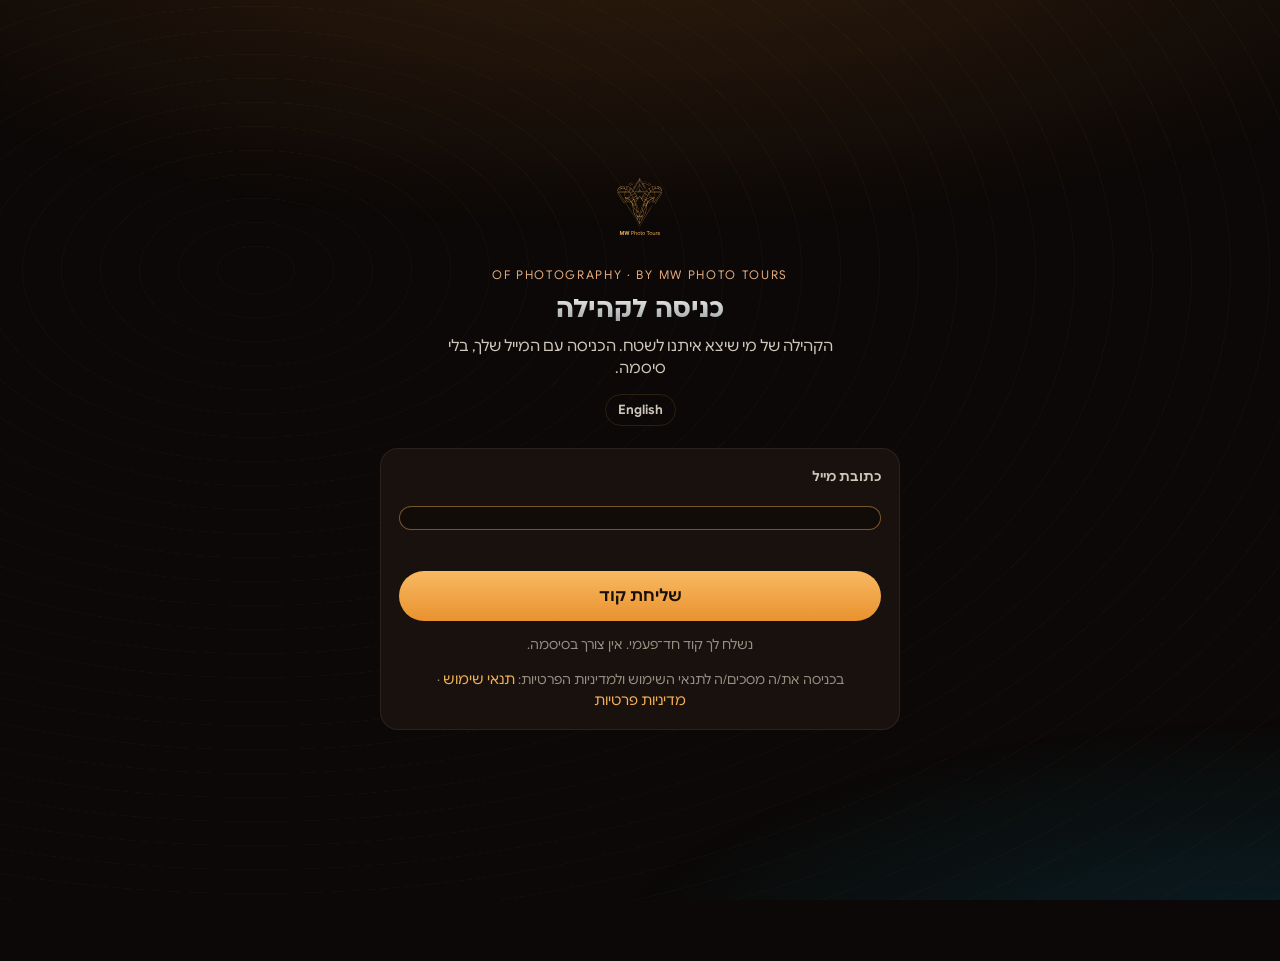
==== index.html @ 19b8341a "Add files via upload" ====
<!doctype html>
<html lang="he" dir="rtl">
<head>
<meta charset="utf-8">
<meta name="viewport" content="width=device-width,initial-scale=1,viewport-fit=cover">
<meta name="theme-color" content="#0B0807">
<title>The Wild Side Community</title>
<meta name="description" content="The Wild Side of Photography by MW Photo Tours: the community for travelers and photographers.">
<link rel="icon" href="./icon-192.png">
<link rel="manifest" href="./manifest.webmanifest">
<link rel="apple-touch-icon" href="./apple-touch-icon.png">
<meta name="apple-mobile-web-app-capable" content="yes">
<meta name="apple-mobile-web-app-status-bar-style" content="black-translucent">
<meta name="apple-mobile-web-app-title" content="The Wild Side">
<link rel="preload" href="./fonts/gs-regular.woff2" as="font" type="font/woff2" crossorigin>
<style>html,body{margin:0}:root{padding-top:env(safe-area-inset-top,0px);padding-bottom:env(safe-area-inset-bottom,0px)}[hidden]{display:none!important}</style>
  <script src="./config.js"></script>
  <script type="module" crossorigin src="./assets/index-7_xNSKs-.js"></script>
  <link rel="stylesheet" crossorigin href="./assets/index-CWOWJknF.css">
</head>
<body>
<div class="app" id="app">
  <nav class="rail" id="rail" aria-label="Main"></nav>
  <main class="main" id="main"></main>
  <aside class="aside" id="aside"></aside>
</div>
<nav class="tabbar" id="tabbar" aria-label="Main"></nav>
<div id="layer"></div>
<input type="file" id="filePick" accept="image/*" class="sr" tabindex="-1" aria-hidden="true">
</body>
</html>
---- assets/index-CWOWJknF.css ----
@font-face{font-family:Google Sans;src:url(../fonts/gs-regular.woff2)format("woff2");font-weight:400;font-display:swap}@font-face{font-family:Google Sans;src:url(../fonts/gs-bold.woff2)format("woff2");font-weight:700;font-display:swap}@font-face{font-family:Ploni;src:url(../fonts/ploni-bold.woff2)format("woff2");font-weight:700;font-display:swap}:root{--lightningcss-light: ;--lightningcss-dark:initial;color-scheme:dark;--bg:#0b0807;--bg-2:#120c09;--surface:#18110e;--surface-2:#221915;--surface-3:#2c211b;--line:#f4af5624;--line-2:#eeebe414;--ink:#eeebe4;--ink-2:#cfc6ba;--muted:#9a8e82;--amber:#fc8b2b;--gold:#f4af56;--copper:#e4aa7c;--tan:#b9957b;--teal:#084355;--teal-2:#0f5e74;--heart:#fc8b2b;--radius:18px;--font-body:"Google Sans",system-ui,-apple-system,"Segoe UI",Arial,sans-serif;--font-head:"Ploni","Google Sans",system-ui,Arial,sans-serif}*{box-sizing:border-box}html,body{height:100%}body{background:var(--bg);color:var(--ink);font-family:var(--font-body);-webkit-font-smoothing:antialiased;font-size:15px;line-height:1.5}body:before{content:"";pointer-events:none;z-index:0;background:radial-gradient(120% 60% at 50% -10%,#fc8b2b29,#0000 60%),radial-gradient(90% 50% at 100% 110%,#08435573,#0000 60%),repeating-radial-gradient(at 20% 30%,#0000 0 38px,#f4af5609 38px 39px);position:fixed;inset:0}button,input,textarea,select{font:inherit;color:inherit}button{cursor:pointer;background:0 0;border:0;padding:0}:focus-visible{outline:2px solid var(--gold);outline-offset:2px;border-radius:10px}img{max-width:100%;display:block}[hidden]{display:none!important}.sr{clip:rect(0 0 0 0);width:1px;height:1px;position:absolute;overflow:hidden}svg.i{fill:none;stroke:currentColor;stroke-width:1.7px;stroke-linecap:round;stroke-linejoin:round;flex:none;width:24px;height:24px}[dir=rtl] .flip{transform:scaleX(-1)}.app{z-index:1;grid-template-columns:1fr;max-width:1180px;min-height:100%;margin:0 auto;display:grid;position:relative}.rail,.aside{display:none}.main{width:100%;min-width:0;max-width:640px;margin-inline:auto;padding-block:0 110px;padding-inline:16px}@media (width>=980px){.app{grid-template-columns:240px minmax(0,620px) 300px;gap:28px;padding-inline:24px}.rail{top:env(safe-area-inset-top,0px);flex-direction:column;gap:6px;height:100vh;padding-block:22px;display:flex;position:sticky}.aside{top:env(safe-area-inset-top,0px);flex-direction:column;gap:16px;height:100vh;padding-block:22px;display:flex;position:sticky;overflow:auto}.main{padding-block:0 60px;padding-inline:0}.tabbar{display:none!important}.topbar .brand{display:none}}.topbar{top:env(safe-area-inset-top,0px);z-index:20;-webkit-backdrop-filter:blur(10px);border-bottom:1px solid var(--line-2);background:linear-gradient(#0b0807f5,#0b0807d1);align-items:center;gap:10px;margin-inline:-16px;padding-block:12px;padding-inline:16px;display:flex;position:sticky}@media (width>=980px){.topbar{margin-inline:0;padding-inline:4px}}.brand{color:var(--ink);align-items:center;gap:10px;display:flex}.logo{width:34px;height:33px;color:var(--gold);flex:none}.logo svg{width:100%;height:100%}.brand-name{flex-direction:column;line-height:1.05;display:flex}.brand-name b{font-family:var(--font-body);letter-spacing:.02em;font-size:15px;font-weight:700}.brand-name span{color:var(--muted);letter-spacing:.08em;text-transform:uppercase;font-size:11px}.topbar h1{font-family:var(--font-head);white-space:nowrap;background:linear-gradient(#f7f5f1,#8f989b);color:#0000;-webkit-background-clip:text;background-clip:text;margin:0;font-size:22px}.spacer{flex:1}.icon-btn{width:40px;height:40px;color:var(--ink-2);border-radius:50%;place-items:center;transition:background .2s,color .2s;display:grid;position:relative}.icon-btn:hover{background:var(--surface-2);color:var(--ink)}.dot{top:8px;background:var(--amber);width:8px;height:8px;box-shadow:0 0 0 2px var(--bg);border-radius:50%;position:absolute;inset-inline-end:8px}.lang{height:32px;color:var(--ink-2);border:1px solid var(--line);border-radius:999px;padding-inline:12px;font-size:13px;font-weight:700}.lang:hover{color:var(--ink);border-color:#f4af5666}.proto .long{display:none}@media (width>=460px){.proto .long{display:inline}.proto .short{display:none}}.proto{letter-spacing:.04em;color:var(--copper);white-space:nowrap;border:1px dashed #e4aa7c73;border-radius:999px;padding:3px 10px;font-size:11px}.rail .brand{padding:6px 10px 18px}.rail .logo{width:44px;height:42px}.nav-item{color:var(--ink-2);text-align:start;border-radius:14px;align-items:center;gap:14px;width:100%;padding:11px 14px;font-size:16px;transition:background .2s,color .2s;display:flex}.nav-item:hover{background:var(--surface);color:var(--ink)}.nav-item[aria-current=page]{color:var(--ink);background:var(--surface);font-weight:700}.nav-item[aria-current=page] svg{color:var(--gold)}.nav-item .badge{margin-inline-start:auto}.rail .create-btn{margin-top:14px}.btn-gold{height:44px;color:var(--ink);background:linear-gradient(var(--surface),var(--surface)) padding-box,linear-gradient(100deg,#f4af56,#5a3b1a 45%,#f4af56) border-box;border:1px solid #0000;border-radius:999px;justify-content:center;align-items:center;gap:8px;padding-inline:22px;font-weight:700;transition:transform .15s,box-shadow .2s;display:inline-flex}.btn-gold:hover{box-shadow:0 0 24px #f4af562e}.btn-gold:active{transform:scale(.98)}.btn-solid{color:#1a0f07;background:linear-gradient(#f8b962,#e9922f);border-radius:999px;justify-content:center;align-items:center;gap:8px;height:42px;padding-inline:20px;font-weight:700;display:inline-flex}.btn-solid:disabled{opacity:.4;cursor:not-allowed}.btn-ghost{height:38px;color:var(--ink-2);border-radius:999px;align-items:center;gap:8px;padding-inline:14px;display:inline-flex}.btn-ghost:hover{background:var(--surface-2);color:var(--ink)}.badge{background:var(--amber);color:#1a0f07;border-radius:999px;place-items:center;min-width:20px;height:20px;padding-inline:6px;font-size:11px;font-weight:700;display:inline-grid}.av{--s:40px;width:var(--s);height:var(--s);font-weight:700;font-size:calc(var(--s)*.38);color:#1a0f07;background:var(--tan);border-radius:50%;flex:none;place-items:center;display:grid;overflow:hidden}.av img{object-fit:cover;width:100%;height:100%}.verified{background:var(--gold);color:#1a0f07;vertical-align:-2px;border-radius:50%;place-items:center;width:16px;height:16px;margin-inline-start:4px;display:inline-grid}.verified svg{stroke-width:3px;width:11px;height:11px}.stories{scrollbar-width:none;gap:14px;margin-inline:-16px;padding-block:16px 12px;padding-inline:16px;display:flex;overflow-x:auto}.stories::-webkit-scrollbar{display:none}@media (width>=980px){.stories{margin-inline:0;padding-inline:2px}}.story{flex-direction:column;flex:none;align-items:center;gap:6px;width:72px;display:flex}.story .ring{background:conic-gradient(from 200deg,#f4af56,#fc8b2b,#7a3e12,#f4af56);border-radius:50%;padding:2.5px}.story.seen .ring{background:#eeebe42e}.story .ring>.av{--s:62px;border:3px solid var(--bg)}.story span{color:var(--ink-2);text-overflow:ellipsis;white-space:nowrap;max-width:72px;font-size:12px;overflow:hidden}.story .add{position:relative}.story .plus{bottom:0;background:var(--gold);color:#1a0f07;border:2px solid var(--bg);border-radius:50%;place-items:center;width:22px;height:22px;display:grid;position:absolute;inset-inline-end:0}.story .plus svg{stroke-width:3px;width:14px;height:14px}.composer{border-radius:var(--radius);background:var(--surface);border:1px solid var(--line-2);align-items:center;gap:12px;margin-bottom:18px;padding:14px;display:flex}.composer .fake{text-align:start;color:var(--muted);background:var(--bg-2);border:1px solid var(--line-2);border-radius:999px;flex:1;height:42px;padding-inline:16px}.composer .fake:hover{border-color:var(--line);color:var(--ink-2)}.feed{flex-direction:column;gap:18px;display:flex}.post{background:var(--surface);border:1px solid var(--line-2);border-radius:var(--radius);overflow:hidden}.post-h{align-items:center;gap:12px;padding:14px 14px 10px;display:flex}.post-h .who{flex:1;min-width:0}.post-h .name{font-size:15px;font-weight:700}.post-h .meta{color:var(--muted);flex-wrap:wrap;align-items:center;gap:6px;font-size:12.5px;display:flex}.chip{color:#bfe3ec;background:#0f5e7459;border:1px solid #0f5e74b3;border-radius:999px;align-items:center;height:22px;padding-inline:9px;font-size:11.5px;font-weight:700;display:inline-flex}.post-text{white-space:pre-wrap;overflow-wrap:anywhere;color:var(--ink);margin:0;padding:0 16px 12px}.post-img{-webkit-user-select:none;user-select:none;background:#000;margin:0;position:relative}.post-img img{object-fit:cover;width:100%;max-height:640px}.burst{pointer-events:none;opacity:0;place-items:center;display:grid;position:absolute;inset:0}.burst svg{width:96px;height:96px;fill:var(--heart);stroke:none;filter:drop-shadow(0 6px 24px #00000080)}.burst.go{animation:.8s ease-out burst}@keyframes burst{0%{opacity:0;transform:scale(.4)}20%{opacity:1;transform:scale(1.1)}60%{opacity:1;transform:scale(1)}to{opacity:0;transform:scale(1)}}.post-actions{align-items:center;gap:4px;padding:8px 8px 4px;display:flex}.act{height:40px;color:var(--ink-2);font-variant-numeric:tabular-nums;border-radius:999px;align-items:center;gap:6px;padding-inline:10px;font-size:14px;display:inline-flex}.act:hover{background:var(--surface-2);color:var(--ink)}.act.on{color:var(--heart)}.act.on svg{fill:var(--heart);stroke:var(--heart)}.act.saved{color:var(--gold)}.act.saved svg{fill:var(--gold);stroke:var(--gold)}.act.pop svg{animation:.35s ease-out pop}@keyframes pop{50%{transform:scale(1.3)}}.liked-by{color:var(--muted);padding:0 16px 6px;font-size:13px}.comments{flex-direction:column;gap:10px;padding:4px 16px 14px;display:flex}.cmt{align-items:flex-start;gap:10px;display:flex}.cmt .av{--s:30px}.cmt .bubble{background:var(--surface-2);overflow-wrap:anywhere;border-radius:14px;min-width:0;padding:8px 12px;font-size:14px}.cmt .bubble b{font-size:13px;display:block}.cmt-more{color:var(--muted);text-align:start;padding-inline:2px;font-size:13px}.cmt-more:hover{color:var(--ink-2)}.cmt-form{align-items:center;gap:8px;display:flex}.cmt-form .av{--s:30px}.field{border:1px solid var(--line-2);background:var(--bg-2);border-radius:999px;outline:none;flex:1;min-width:0;height:40px;padding-inline:14px}.field:focus{border-color:#f4af5673}.send{width:40px;height:40px;color:var(--gold);border-radius:50%;place-items:center;display:grid}.send:disabled{color:var(--muted);opacity:.5}.tabbar{inset-inline:0;z-index:30;padding:8px 8px calc(8px + env(safe-area-inset-bottom,0px));-webkit-backdrop-filter:blur(12px);border-top:1px solid var(--line-2);background:#0e0a08f0;justify-content:space-around;align-items:center;display:flex;position:fixed;bottom:0}.tab{width:64px;color:var(--muted);flex-direction:column;align-items:center;gap:2px;padding-block:4px;font-size:10.5px;display:flex;position:relative}.tab[aria-current=page]{color:var(--ink)}.tab[aria-current=page] svg{color:var(--gold)}.tab .badge{top:-2px;min-width:17px;height:17px;font-size:10px;position:absolute;inset-inline-end:10px}.tab-create{color:#1a0f07;width:52px;height:52px;box-shadow:0 8px 24px #fc8b2b59,0 0 0 4px var(--bg);background:linear-gradient(#f8b962,#e9922f);border-radius:50%;place-items:center;margin-top:-22px;display:grid}.tab-create svg{stroke-width:2.4px}.section-h{align-items:center;gap:10px;padding-block:18px 10px;display:flex}.section-h h2{font-family:var(--font-head);background:linear-gradient(#f7f5f1,#8f989b);color:#0000;-webkit-background-clip:text;background-clip:text;margin:0;font-size:24px}.search{background:var(--surface);border:1px solid var(--line-2);height:42px;color:var(--muted);border-radius:999px;align-items:center;gap:8px;margin-bottom:10px;padding-inline:14px;display:flex}.search input{background:0 0;border:0;outline:none;flex:1;min-width:0}.threads{flex-direction:column;display:flex}.thread-row{text-align:start;border-radius:14px;align-items:center;gap:12px;width:100%;padding:12px 8px;display:flex}.thread-row:hover{background:var(--surface)}.thread-row .av{--s:52px}.thread-row .t-main{flex:1;min-width:0}.thread-row .t-top{align-items:baseline;gap:8px;display:flex}.thread-row .t-name{white-space:nowrap;text-overflow:ellipsis;flex:1;min-width:0;font-weight:700;overflow:hidden}.thread-row .t-time{color:var(--muted);flex:none;font-size:12px}.thread-row .t-last{color:var(--muted);white-space:nowrap;text-overflow:ellipsis;font-size:13.5px;overflow:hidden}.thread-row.unread .t-last{color:var(--ink);font-weight:700}.group-av{background:linear-gradient(135deg,var(--teal-2),var(--teal));color:#cfeaf1}.group-av svg{width:24px;height:24px}.chat{flex-direction:column;min-height:calc(100vh - 70px);display:flex}.chat-h{top:env(safe-area-inset-top,0px);z-index:10;-webkit-backdrop-filter:blur(10px);border-bottom:1px solid var(--line-2);background:#0b0807f0;align-items:center;gap:10px;margin-inline:-16px;padding-block:10px;padding-inline:8px 16px;display:flex;position:sticky}@media (width>=980px){.chat-h{margin-inline:0}}.chat-h .av{--s:40px}.chat-h .sub{color:var(--muted);font-size:12px}.msgs{flex-direction:column;flex:1;gap:6px;padding-block:18px;display:flex}.day{color:var(--muted);background:var(--surface);border-radius:999px;align-self:center;margin-block:6px;padding:3px 10px;font-size:11.5px}.msg{align-items:flex-end;gap:8px;max-width:84%;display:flex}.msg .av{--s:28px}.msg .b{background:var(--surface-2);overflow-wrap:anywhere;white-space:pre-wrap;border-radius:18px;padding:9px 13px;font-size:14.5px}.msg .b small{color:var(--copper);margin-bottom:1px;font-size:11.5px;font-weight:700;display:block}.msg .b img{object-fit:cover;border-radius:12px;max-height:280px;margin-block:4px}.msg.me{flex-direction:row-reverse;align-self:flex-end}.msg.me .b{color:#1a0f07;background:linear-gradient(#f4af56,#e48a2a)}.typing .b{gap:4px;padding:13px 14px;display:flex}.typing i{background:var(--muted);border-radius:50%;width:6px;height:6px;animation:1.2s infinite blink}.typing i:nth-child(2){animation-delay:.2s}.typing i:nth-child(3){animation-delay:.4s}@keyframes blink{0%,80%,to{opacity:.25}40%{opacity:1}}.chat-form{bottom:env(safe-area-inset-bottom,0px);background:linear-gradient(to top,var(--bg) 70%,transparent);align-items:center;gap:8px;padding-block:10px;display:flex;position:sticky}.notes{flex-direction:column;gap:2px;display:flex}.note{border-radius:14px;align-items:center;gap:12px;padding:12px 8px;display:flex}.note:hover{background:var(--surface)}.note .av{--s:44px}.note p{flex:1;min-width:0;margin:0;font-size:14.5px}.note p span{color:var(--muted);font-size:12.5px;display:block}.note .thumb{object-fit:cover;border-radius:10px;flex:none;width:46px;height:46px}.note-group{color:var(--muted);letter-spacing:.06em;text-transform:uppercase;padding:14px 8px 6px;font-size:12px}.cover{background:linear-gradient(to bottom,#0b080700,var(--bg)),var(--cover) center/cover;height:150px;margin-inline:-16px}@media (width>=980px){.cover{border-radius:0 0 var(--radius) var(--radius);margin-inline:0}}.prof{text-align:center;flex-direction:column;align-items:center;gap:8px;margin-top:-56px;display:flex}.prof .av{--s:104px;border:4px solid var(--bg);font-size:38px}.name-input{font-family:var(--font-head);text-align:center;max-width:100%;color:var(--ink);background:0 0;border:1px solid #0000;border-radius:12px;outline:none;padding:2px 10px;font-size:24px}.name-input:hover{border-color:var(--line-2)}.name-input:focus{background:var(--surface);border-color:#f4af5673}.prof .bio{color:var(--muted);max-width:40ch;font-size:14px}.stats{grid-template-columns:repeat(3,1fr);gap:8px;width:100%;max-width:380px;margin-block:10px;display:grid}.stat{background:var(--surface);border:1px solid var(--line-2);border-radius:14px;padding:10px}.stat b{font-variant-numeric:tabular-nums;font-size:20px;display:block}.stat span{color:var(--muted);font-size:12px}.trips{flex-wrap:wrap;justify-content:center;gap:8px;display:flex}.seg{background:var(--surface);border:1px solid var(--line-2);border-radius:999px;gap:4px;width:max-content;margin:18px auto 12px;padding:4px;display:flex}.seg button{height:34px;color:var(--muted);border-radius:999px;padding-inline:16px;font-size:14px}.seg button[aria-pressed=true]{background:var(--surface-3);color:var(--ink);font-weight:700}.grid{grid-template-columns:repeat(3,1fr);gap:4px;display:grid}.grid button{aspect-ratio:1;background:var(--surface-2);border-radius:6px;max-width:100%;position:relative;overflow:hidden}.grid img{object-fit:cover;width:100%;height:100%}.grid .txt{color:var(--ink-2);text-align:start;background:linear-gradient(135deg,var(--surface-2),var(--surface-3));padding:8px;font-size:11.5px;position:absolute;inset:0;overflow:hidden}.empty{text-align:center;color:var(--muted);flex-direction:column;align-items:center;gap:14px;padding:36px 16px;display:flex}.empty svg{width:40px;height:40px;color:var(--tan)}.card{background:var(--surface);border:1px solid var(--line-2);border-radius:var(--radius);padding:16px}.card h3{letter-spacing:.08em;text-transform:uppercase;color:var(--copper);margin:0 0 10px;font-size:13px}.live{background:linear-gradient(160deg,#084355b3,#18110ef2 60%);position:relative;overflow:hidden}.live .pill{letter-spacing:.06em;color:#1a0f07;background:var(--gold);border-radius:999px;align-items:center;gap:6px;padding:3px 9px;font-size:11px;font-weight:700;display:inline-flex}.live .pill i{background:#7a1d0a;border-radius:50%;width:6px;height:6px;animation:1.4s infinite blink}.live p{margin:10px 0 14px;font-size:15px}.live .btn-gold{background:linear-gradient(#10333d,#10333d) padding-box padding-box,linear-gradient(100deg,#f4af56,#5a3b1a 45%,#f4af56) border-box;width:100%;height:38px;font-size:14px}.member{align-items:center;gap:10px;padding-block:7px;display:flex}.member .av{--s:36px}.member div{flex:1;min-width:0;font-size:14px}.member span{color:var(--muted);font-size:12px;display:block}.follow{height:30px;color:var(--gold);border:1px solid var(--line);border-radius:999px;padding-inline:12px;font-size:12.5px;font-weight:700}.follow[aria-pressed=true]{color:var(--muted);border-color:var(--line-2)}.fine{color:var(--muted);padding-inline:4px;font-size:12px}.scrim{z-index:50;background:#0009;justify-content:center;align-items:flex-end;animation:.2s fade;display:flex;position:fixed;inset:0}@media (width>=700px){.scrim{align-items:center}}@keyframes fade{0%{opacity:0}}.sheet{background:var(--surface);border:1px solid var(--line);width:100%;max-width:560px;max-height:92vh;padding:16px 16px calc(18px + env(safe-area-inset-bottom,0px));border-radius:22px 22px 0 0;animation:.25s ease-out up;overflow:auto}@media (width>=700px){.sheet{border-radius:22px}}@keyframes up{0%{opacity:.4;transform:translateY(30px)}}.sheet-h{align-items:center;gap:8px;margin-bottom:12px;display:flex}.sheet-h h3{font-family:var(--font-head);flex:1;margin:0;font-size:20px}.kind{gap:6px;margin-bottom:12px;display:flex}.kind button{border:1px solid var(--line-2);height:40px;color:var(--muted);border-radius:12px;flex:1;font-weight:700}.kind button[aria-pressed=true]{color:var(--ink);background:var(--surface-2);border-color:#f4af568c}.ta{resize:vertical;border:1px solid var(--line-2);background:var(--bg-2);border-radius:14px;outline:none;width:100%;min-height:110px;padding:12px 14px}.ta:focus{border-color:#f4af5673}.pick{border:1.5px dashed var(--line);height:120px;color:var(--muted);border-radius:14px;justify-content:center;align-items:center;gap:10px;width:100%;margin-block:12px;display:flex}.pick:hover{color:var(--ink-2);border-color:#f4af5666}.preview{margin-block:12px;position:relative}.preview img{object-fit:cover;border-radius:14px;width:100%;max-height:360px}.preview .x{top:8px;background:#0009;border-radius:50%;place-items:center;width:34px;height:34px;display:grid;position:absolute;inset-inline-end:8px}.row{flex-wrap:wrap;align-items:center;gap:10px;display:flex}.select{border:1px solid var(--line-2);background:var(--bg-2);border-radius:999px;flex:1;min-width:160px;height:40px;padding-inline:12px}.label{color:var(--muted);margin-block:4px 6px;font-size:12.5px}.sv{z-index:60;background:#000;justify-content:center;animation:.2s fade;display:flex;position:fixed;inset:0}.sv-inner{flex-direction:column;width:100%;max-width:480px;height:100%;display:flex;position:relative}.sv-bars{top:calc(10px + env(safe-area-inset-top,0px));z-index:3;gap:4px;display:flex;position:absolute;inset-inline:10px}.sv-bars div{background:#ffffff4d;border-radius:3px;flex:1;height:3px;overflow:hidden}.sv-bars div i{background:#fff;width:0;height:100%;display:block}.sv-h{top:calc(22px + env(safe-area-inset-top,0px));z-index:3;color:#fff;text-shadow:0 1px 6px #0009;align-items:center;gap:10px;display:flex;position:absolute;inset-inline:12px}.sv-h .av{--s:34px}.sv-h small{opacity:.75}.sv-img{flex:1;place-items:center;display:grid;overflow:hidden}.sv-img img,.sv-img video{object-fit:cover;width:100%;height:100%}.sv-cap{bottom:calc(84px + env(safe-area-inset-bottom,0px));z-index:3;color:#fff;text-shadow:0 2px 12px #000c;text-align:center;font-size:17px;font-weight:700;position:absolute;inset-inline:16px}.sv-tap{z-index:2;width:40%;position:absolute;top:70px;bottom:80px}.sv-prev{inset-inline-start:0}.sv-next{inset-inline-end:0}.sv-reply{bottom:calc(16px + env(safe-area-inset-bottom,0px));z-index:3;gap:8px;display:flex;position:absolute;inset-inline:12px}.sv-reply .field{color:#fff;background:#00000059;border-color:#ffffff59}.sv-reply .field::placeholder{color:#ffffffb3}.sv-close{color:#fff;margin-inline-start:auto}.sv .act{color:#fff}.toast{bottom:calc(96px + env(safe-area-inset-bottom,0px));z-index:70;background:var(--ink);color:#1a0f07;border-radius:999px;width:max-content;max-width:calc(100% - 32px);margin-inline:auto;padding:10px 16px;font-size:14px;font-weight:700;animation:.25s ease-out up;position:fixed;inset-inline:0;box-shadow:0 10px 30px #0006}@media (width>=980px){.toast{bottom:28px}}.av.mw{color:var(--gold);padding:calc(var(--s)*.16);background:radial-gradient(circle at 50% 35%,#16495a,#0a2630)}.av.mw svg{width:100%;height:100%}.av.expert{padding:calc(var(--s)*.12) calc(var(--s)*.14) calc(var(--s)*.1);grid-template-rows:1fr auto;gap:0;container-type:size}.av.expert .exp-logo{place-items:center;width:100%;height:100%;min-height:0;display:grid}.av.expert .exp-tag{font-size:calc(var(--s)*.15);letter-spacing:.04em;color:var(--gold);white-space:nowrap;font-weight:700;line-height:1.1}@container (width<=39px){.av.expert .exp-tag{display:none}}.wordmark{flex-direction:column;min-width:0;line-height:1.05;display:flex}.wordmark b{font-family:var(--font-body);letter-spacing:.14em;text-transform:uppercase;white-space:nowrap;background:linear-gradient(#f7f5f1,#9aa3a6);color:#0000;-webkit-background-clip:text;background-clip:text;font-size:16px;font-weight:700}.wordmark span{color:var(--copper);letter-spacing:.06em;white-space:nowrap;text-overflow:ellipsis;font-size:10.5px;overflow:hidden}.banner{color:#cfe6ec;background:#0f5e7438;border:1px solid #0f5e7499;border-radius:14px;align-items:flex-start;gap:10px;margin-block:12px;padding:12px 14px;font-size:13.5px;display:flex}.banner.warn{color:var(--ink);background:#fc8b2b1a;border-color:#fc8b2b66}.gate{place-items:center;min-height:100vh;padding-block:40px;display:grid}.reg{flex-direction:column;gap:16px;width:100%;max-width:520px;margin-inline:auto;display:flex}.reg-hero{text-align:center;flex-direction:column;align-items:center;gap:8px;padding-block:8px 6px;display:flex}.reg-hero .logo{width:84px;height:80px}.reg-hero h1{font-family:var(--font-head);text-wrap:balance;background:linear-gradient(#f7f5f1,#8f989b);color:#0000;-webkit-background-clip:text;background-clip:text;margin:0;font-size:30px;line-height:1.15}.reg-hero .sub{letter-spacing:.14em;text-transform:uppercase;color:var(--copper);font-size:12px}.reg-hero p{color:var(--ink-2);max-width:42ch;margin:0}.reg-card{background:var(--surface);border:1px solid var(--line-2);border-radius:var(--radius);flex-direction:column;gap:14px;padding:18px;display:flex}.reg-card label.lbl{color:var(--ink-2);margin-bottom:6px;font-size:13px;font-weight:700;display:block}.reg-card .field{border-radius:12px;width:100%;height:46px}.reg-card .ta{min-height:84px}.photo-row{align-items:center;gap:14px;display:flex}.photo-row .av{--s:72px}.photo-row .hint{color:var(--muted);font-size:12.5px}.chips{flex-wrap:wrap;gap:8px;display:flex}.chips button{border:1px solid var(--line-2);height:34px;color:var(--ink-2);border-radius:999px;padding-inline:14px;font-size:13.5px}.chips button[aria-pressed=true]{color:var(--ink);background:#f4af561f;border-color:#f4af5699;font-weight:700}.rules{color:var(--ink-2);background:var(--bg-2);border-radius:12px;flex-direction:column;gap:6px;margin:0;padding:12px 14px;font-size:13.5px;display:flex}.rules li{margin-inline-start:18px}.check{cursor:pointer;align-items:flex-start;gap:10px;font-size:14px;display:flex}.check input{width:20px;height:20px;accent-color:var(--gold);flex:none;margin-top:1px}.err{color:#ffb38a;min-height:1em;font-size:13px}.reg .btn-solid{width:100%;height:50px;font-size:16px}.menu-list{flex-direction:column;gap:4px;display:flex}.menu-list button{text-align:start;border-radius:12px;align-items:center;gap:10px;height:48px;padding-inline:14px;display:flex}.menu-list button:hover{background:var(--surface-2)}.menu-list .danger{color:#ff9a7a}.member .msg-btn{height:30px;color:var(--gold);border:1px solid var(--line);border-radius:999px;padding-inline:12px;font-size:12.5px;font-weight:700}.bio-line{color:var(--muted);white-space:nowrap;text-overflow:ellipsis;font-size:12px;overflow:hidden}.loading{color:var(--muted);flex-direction:column;align-items:center;gap:14px;display:flex}.loading .logo{width:64px;height:62px;animation:2s ease-in-out infinite breathe}@keyframes breathe{50%{opacity:.45}}@media (width>=980px){.mobile-only{display:none!important}}.entries{grid-template-columns:repeat(auto-fill,minmax(min(100%,260px),1fr));gap:14px;display:grid}.entry{background:var(--surface);border:1px solid var(--line-2);border-radius:var(--radius);flex-direction:column;display:flex;overflow:hidden}.entry img{aspect-ratio:4/3;object-fit:cover;background:#000;width:100%}.entry-b{align-items:center;gap:10px;padding:12px 14px;display:flex}.entry-b b{white-space:nowrap;text-overflow:ellipsis;font-size:14.5px;display:block;overflow:hidden}.entry-b span{color:var(--muted);white-space:nowrap;text-overflow:ellipsis;font-size:12.5px;display:block;overflow:hidden}.entry-b>svg{color:var(--gold)}.vote{border:1px solid var(--line);height:36px;color:var(--gold);white-space:nowrap;border-radius:999px;align-items:center;gap:6px;padding-inline:12px;font-size:13px;font-weight:700;display:inline-flex}.vote svg{width:18px;height:18px}.vote.on{color:#1a0f07;background:linear-gradient(#f8b962,#e9922f);border-color:#0000}.vote.on svg{fill:#1a0f07}.votes{color:var(--gold);font-variant-numeric:tabular-nums;align-items:center;gap:4px;font-weight:700;display:inline-flex}.votes svg{width:18px;height:18px;fill:var(--gold)}.coach-log{flex-direction:column;gap:8px;max-height:min(56vh,520px);padding-block:4px 10px;display:flex;overflow-y:auto}.coach-log .msg{max-width:92%}.b.ai{white-space:pre-wrap;line-height:1.55}.coach-form{background:0 0;padding-block:6px;position:static}.typing-inline{vertical-align:middle;gap:3px;display:inline-flex}.typing-inline i{background:var(--muted);border-radius:50%;width:5px;height:5px;animation:1.2s infinite blink}.typing-inline i:nth-child(2){animation-delay:.2s}.typing-inline i:nth-child(3){animation-delay:.4s}.lessons{flex-direction:column;gap:10px;padding-bottom:24px;display:flex}.lesson{background:var(--surface);border:1px solid var(--line-2);border-radius:14px;padding:4px 16px}.lesson summary{cursor:pointer;padding-block:12px;font-weight:700;list-style-position:inside}.lesson p{color:var(--ink-2);margin:0 0 14px}.msg .b small.time{opacity:.6;color:inherit;margin-top:2px;font-size:10.5px;font-weight:400;display:block}@media (width<=459px){.topbar .proto{display:none}}.topbar h1{text-overflow:ellipsis;min-width:0;overflow:hidden}.topbar{gap:6px}.ai-badge{letter-spacing:.06em;color:#cfeaf1;vertical-align:2px;background:#0f5e7499;border:1px solid #9fc2cc80;border-radius:5px;place-items:center;height:16px;margin-inline-start:5px;padding-inline:5px;font-size:9.5px;font-weight:700;display:inline-grid}.src-links{flex-direction:column;gap:6px;padding:12px 16px 4px;display:flex}.src-links a{color:var(--gold);overflow-wrap:anywhere;font-size:13px;text-decoration:none}.src-links a:hover{text-decoration:underline}.icon-av{place-items:center;display:grid}.icon-av svg.i{width:62%;height:62%;color:var(--gold);stroke-width:1.6px}.newscard{aspect-ratio:2;isolation:isolate;flex-direction:column;justify-content:flex-end;gap:6px;max-width:100%;padding:18px 20px;display:flex;position:relative;overflow:hidden}.newscard:before{content:"";z-index:-1;background:repeating-radial-gradient(at 85% 15%,#0000 0 22px,#ffffff0d 22px 23px);position:absolute;inset:0}.newscard .nc-icon{top:16px;background:#00000040;border:1px solid #f4af5659;border-radius:50%;place-items:center;width:54px;height:54px;display:grid;position:absolute;inset-inline-end:18px}.newscard .nc-icon svg.i{width:28px;height:28px;color:var(--gold)}.newscard .nc-kind{letter-spacing:.14em;text-transform:uppercase;color:var(--copper);font-size:11px}.newscard .nc-head{font-family:var(--font-head);text-wrap:balance;background:linear-gradient(#f7f5f1,#a9b1b4);color:#0000;-webkit-background-clip:text;background-clip:text;max-width:88%;font-size:clamp(19px,4.6vw,26px);line-height:1.2}.newscard.k-news{background:linear-gradient(135deg,#0b3440,#0a1c22 70%)}.newscard.k-field{background:linear-gradient(135deg,#1c3a4d,#0c1820 70%)}.newscard.k-israel{background:linear-gradient(135deg,#3b2a12,#16100a 70%)}.newscard.k-gear{background:linear-gradient(135deg,#2a2622,#0f0d0b 70%)}.newscard.k-contests{background:linear-gradient(135deg,#4a2a0c,#180d05 70%)}.newscard.k-editing{background:linear-gradient(135deg,#27213a,#0f0c17 70%)}.newscard.k-travel{background:linear-gradient(135deg,#40200f,#140a05 70%)}.expert-intro{text-align:center;flex-direction:column;align-items:center;gap:8px;padding:24px 8px;display:flex}.expert-intro p{color:var(--ink-2);max-width:40ch;margin:0}.expert-intro .chips{justify-content:center;margin-top:8px}@media (prefers-reduced-motion:reduce){*,:before,:after{transition:none!important;animation:none!important}}.login-card .field{border-radius:12px;width:100%;height:50px;font-size:16px}.login-card .code{letter-spacing:.4em;text-align:center;font-variant-numeric:tabular-nums}.login-note{color:var(--muted);text-align:center;margin:0;font-size:13px}.link-btn{color:var(--gold);align-self:center;font-size:14px}.products{grid-template-columns:repeat(auto-fill,minmax(min(100%,220px),1fr));gap:14px;margin-bottom:6px;display:grid}.product{text-align:start;background:var(--surface);border:1px solid var(--line-2);border-radius:var(--radius);flex-direction:column;transition:border-color .2s,transform .15s;display:flex;overflow:hidden}.product:hover{border-color:var(--line);transform:translateY(-1px)}.pr-cover{aspect-ratio:16/10;background:#000;display:block;position:relative}.pr-cover img{object-fit:cover;width:100%;height:100%}.pr-cover:after{content:"";background:linear-gradient(#0000 45%,#0000008c);position:absolute;inset:0}.pr-type{z-index:1;bottom:10px;color:#fff;align-items:center;gap:6px;font-size:12px;font-weight:700;display:inline-flex;position:absolute;inset-inline-start:12px}.pr-type svg.i{width:16px;height:16px}.pr-play{z-index:1;width:52px;height:52px;color:var(--gold);background:#00000073;border:1px solid #f4af5699;border-radius:50%;place-items:center;display:grid;position:absolute;top:50%;left:50%;transform:translate(-50%,-50%)}.pr-play svg.i{fill:var(--gold);stroke:none}.pr-b{flex-direction:column;gap:6px;padding:12px 14px 14px;display:flex}.pr-b b{font-size:15px;line-height:1.35}.pr-price{color:var(--gold);font-variant-numeric:tabular-nums;align-items:center;gap:4px;font-weight:700;display:inline-flex}.pr-price.owned{color:#9fd9b3}.pr-price svg.i{width:16px;height:16px}.pr-hero img{aspect-ratio:16/9;object-fit:cover;border-radius:14px;width:100%}.pr-video{background:#000;border-radius:14px;width:100%;max-height:60vh}.pr-thumb{border-radius:10px;flex:none;width:96px;height:60px;overflow:hidden}.pr-thumb img{object-fit:cover;width:100%;height:100%}.admin-box{border:1px dashed #e4aa7c73;border-radius:14px;flex-direction:column;gap:10px;margin-top:16px;padding:14px;display:flex}.hub{grid-template-columns:repeat(auto-fill,minmax(min(100%,260px),1fr));gap:14px;margin-top:16px;display:grid}.hub-card{border-radius:var(--radius);text-align:start;color:#fff;isolation:isolate;background:linear-gradient(to top,#0b0807eb,#0b080740),var(--img) center/cover;border:1px solid var(--line-2);flex-direction:column;justify-content:flex-end;gap:4px;min-height:150px;padding:16px;display:flex;position:relative;overflow:hidden}.hub-card b{font-family:var(--font-head);font-size:21px}.hub-card span{color:#e8dfd6;font-size:13px}.hub-icon{top:14px;width:40px;height:40px;color:var(--gold);background:#00000059;border:1px solid #f4af5673;border-radius:50%;place-items:center;display:grid;position:absolute;inset-inline-end:14px}.trip-list{flex-direction:column;gap:10px;display:flex}.trip-row{text-align:start;background:var(--surface);border:1px solid var(--line-2);border-radius:16px;align-items:center;gap:12px;padding:10px;display:flex}.trip-cover{border-radius:12px;flex:none;width:74px;height:74px;overflow:hidden}.trip-cover img{object-fit:cover;width:100%;height:100%}.trip-b{flex-direction:column;align-items:flex-start;gap:4px;min-width:0;display:flex}.trip-b span{color:var(--muted);font-size:13px}.trip-hero{color:#fff;background:linear-gradient(to top,var(--bg),#0b080733 60%,#0b08078c),var(--img) center/cover;flex-direction:column;justify-content:space-between;min-height:210px;margin-inline:-16px;padding:12px 16px 18px;display:flex}@media (width>=980px){.trip-hero{border-radius:0 0 var(--radius) var(--radius);margin-inline:0}}.trip-hero h1{font-family:var(--font-head);margin:0;font-size:30px}.trip-hero p{color:#e8dfd6;margin:4px 0 0;font-size:14px}.av-row{flex-wrap:wrap;gap:6px;display:flex}.listing.is-sold{opacity:.6}.issues{grid-template-columns:repeat(auto-fill,minmax(150px,1fr));gap:14px;margin-top:14px;display:grid}.issue{color:var(--ink);flex-direction:column;gap:6px;text-decoration:none;display:flex}.issue img{aspect-ratio:3/4;object-fit:cover;border:1px solid var(--line-2);border-radius:10px;width:100%}.issue span{color:var(--gold);font-size:12.5px}.cmt{position:relative}.cmt-x{width:28px;height:28px;color:var(--muted);border-radius:50%;flex:none;align-self:center;place-items:center;display:grid}.cmt-x:hover{background:var(--surface-2);color:var(--ink)}.cmt-x svg.i{width:15px;height:15px}.msg-x{vertical-align:middle;opacity:.6;color:inherit;place-items:center;margin-inline-start:6px;display:inline-grid}.msg-x svg.i{width:13px;height:13px}.settings{flex-direction:column;gap:6px;display:flex}.set-row{border-bottom:1px solid var(--line-2);justify-content:space-between;align-items:center;gap:10px;padding-block:8px;display:flex}.danger-text{color:#ff9a7a}.danger-bg{color:#1a0f07;background:linear-gradient(#ff8a6b,#d9542f)!important}.legal{white-space:pre-wrap;color:var(--ink-2);font-size:14.5px;line-height:1.65}.adm{margin-top:16px}.adm-item{border-bottom:1px solid var(--line-2);flex-direction:column;gap:8px;padding-block:12px;display:flex}.adm-item p{color:var(--ink-2);margin:4px 0 0;font-size:14px}.crit-imgs{flex-wrap:wrap;gap:8px;margin-block:8px;display:flex}.crit-imgs img{object-fit:cover;border-radius:10px;width:80px;height:80px}.coupon-row .field{flex:1}.post-img video{background:#000;width:100%;max-height:640px;display:block}.lib-list{gap:10px;margin-top:10px;display:grid}.lib-row{grid-template-columns:84px 1fr;align-items:start;gap:10px;display:grid}.lib-row>img{object-fit:cover;border-radius:10px;width:84px;height:64px}.lib-fields{gap:6px;min-width:0;display:grid}.lib-fields .field{border-radius:10px;width:100%;height:38px}.lib-fields .row{flex-wrap:wrap}.lib-grid{grid-template-columns:repeat(auto-fill,minmax(140px,1fr));gap:8px;display:grid}.lib-cell{text-align:start;color:var(--ink-2);gap:4px;font-size:12px;display:grid}.lib-cell img{aspect-ratio:4/3;object-fit:cover;border-radius:10px;width:100%}.link-card{border:1px solid var(--line);background:var(--bg-2);color:inherit;border-radius:14px;margin:0 14px 10px;text-decoration:none;display:block;overflow:hidden}.post>.link-card:first-of-type{margin-top:2px}.link-card .lc-img{aspect-ratio:1.91;object-fit:cover;background:#000;width:100%;display:block}.lc-body{gap:3px;padding:10px 12px;display:grid}.lc-site{color:var(--ink-2);text-transform:lowercase;text-align:start;direction:ltr;font-size:12px}.lc-title{color:var(--ink);font-size:15px;line-height:1.35}.ai-box{border:1px solid var(--line);background:#f4af560f;border-radius:14px;gap:8px;margin:10px 0;padding:12px;display:grid}.ai-box b{color:var(--gold);align-items:center;gap:6px;display:flex}.ai-box b svg{width:16px;height:16px}.ai-box p{color:var(--ink-2);margin:0;font-size:13.5px}.ai-box .row{flex-wrap:wrap;gap:8px}.ai-opt{text-align:start;border:1px solid var(--line);background:var(--bg-2);color:var(--ink);font:inherit;cursor:pointer;border-radius:12px;gap:4px;padding:10px 12px;display:grid}.ai-opt b{color:var(--gold);font-size:12px}.ai-opt span{white-space:pre-wrap;font-size:14px;line-height:1.45}.ai-opt:hover,.ai-opt:focus-visible{border-color:var(--gold)}.ai-reopen{color:var(--gold);cursor:pointer;background:0 0;border:0;align-items:center;gap:6px;margin-top:8px;font-size:13px;display:inline-flex}.ai-reopen svg{width:15px;height:15px}.ai-dot{background:var(--gold);border-radius:50%;width:10px;height:10px;margin-inline-end:8px;animation:1s ease-in-out infinite aiPulse;display:inline-block}@keyframes aiPulse{50%{opacity:.25}}.chat-card{gap:8px;display:grid;position:relative}.cc-h{justify-content:space-between;align-items:center;gap:8px;display:flex}.cc-h h3{align-items:center;gap:6px;margin:0;display:flex}.cc-h h3 svg{width:18px;height:18px;color:var(--gold)}.chip.gold{background:var(--gold);color:#1a0f07;border-color:#0000}.cc-msg{align-items:flex-start;gap:8px;display:flex}.cc-msg p{color:var(--ink-2);-webkit-line-clamp:2;-webkit-box-orient:vertical;margin:0;font-size:13.5px;line-height:1.4;display:-webkit-box;overflow:hidden}.cc-msg b{color:var(--ink)}.chat-card .btn-gold{justify-self:start}.cc-ago{inset-inline-end:16px;color:var(--ink-2);font-size:12px;position:absolute;bottom:22px}.exp-row{grid-template-columns:repeat(auto-fill,minmax(64px,1fr));gap:8px;display:grid}.exp-row button{color:var(--ink-2);text-align:center;justify-items:center;gap:4px;font-size:11px;display:grid}.mobile-chat{margin:0 0 14px}@media (width>=980px){.mobile-chat{display:none}}.preview{position:relative}.ed-open{inset-inline-start:10px;color:var(--ink);font:inherit;-webkit-backdrop-filter:blur(6px);backdrop-filter:blur(6px);cursor:pointer;background:#0b0807b8;border:1px solid #eeebe440;border-radius:999px;align-items:center;gap:6px;padding:8px 14px;font-size:14px;font-weight:700;display:inline-flex;position:absolute;bottom:10px}.ed-open svg{width:16px;height:16px}.ed{z-index:60;padding:env(safe-area-inset-top,0) 0 env(safe-area-inset-bottom,0);background:#050403;grid-template-rows:auto 1fr auto auto auto;display:grid;position:fixed;inset:0}.ed-h{justify-content:space-between;align-items:center;gap:10px;padding:10px 14px;display:flex}.ed-h b{font-size:16px}.ed-stage{place-items:center;min-height:0;padding:8px;display:grid;overflow:hidden}.ed-stage canvas{touch-action:none;border-radius:6px;max-width:100%;max-height:100%;box-shadow:0 10px 40px #00000080}.ed-hint{text-align:center;color:var(--ink-2);margin:0;font-size:12.5px}.ed-tools{min-height:118px;padding:10px 14px}.ed-filters{scrollbar-width:none;gap:10px;padding-bottom:4px;display:flex;overflow-x:auto}.ed-filters button{color:var(--ink-2);cursor:pointer;background:0 0;border:0;flex:none;justify-items:center;gap:5px;font-size:12px;display:grid}.ed-filters img{object-fit:cover;border:2px solid #0000;border-radius:10px;width:68px;height:68px}.ed-filters [aria-pressed=true]{color:var(--gold)}.ed-filters [aria-pressed=true] img{border-color:var(--gold)}.ed-sliders{gap:8px;max-height:34vh;display:grid;overflow:auto}.ed-sliders label,.ed-crop label{color:var(--ink-2);gap:2px;font-size:13px;display:grid}.ed-sliders label span,.ed-crop label span{justify-content:space-between;display:flex}.ed-sliders input,.ed-crop input{width:100%;accent-color:var(--gold);direction:ltr}.ed-sliders .btn-ghost{justify-self:start}.ed-crop{gap:12px;display:grid}.ed-crop .chips{flex-wrap:wrap;gap:8px;display:flex}.ed-crop .chips button{align-items:center;gap:6px;display:inline-flex}.ed-crop .chips svg{width:15px;height:15px}.ed-tabs{border-top:1px solid var(--line-2);justify-content:center;gap:4px;padding:8px 14px 12px;display:flex}.ed-tabs button{max-width:160px;color:var(--ink-2);font:inherit;cursor:pointer;background:0 0;border:0;border-radius:10px;flex:1;padding:10px;font-weight:700}.ed-tabs [aria-selected=true]{color:var(--gold);background:#f4af561a}
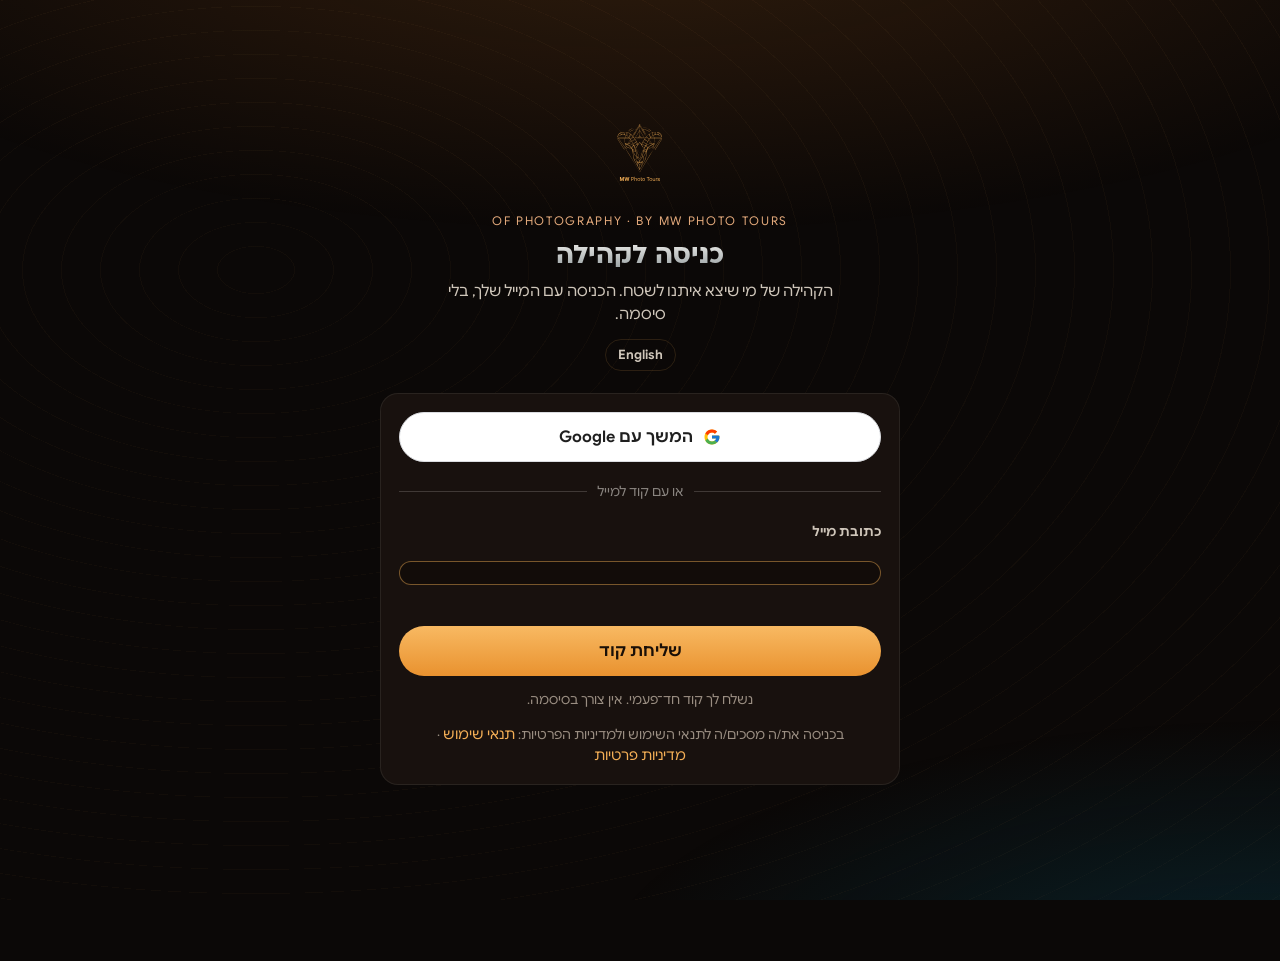
==== commit cb904b89: "Add files via upload" ====
--- a/index.html
+++ b/index.html
@@ -15,8 +15,8 @@
 <link rel="preload" href="./fonts/gs-regular.woff2" as="font" type="font/woff2" crossorigin>
 <style>html,body{margin:0}:root{padding-top:env(safe-area-inset-top,0px);padding-bottom:env(safe-area-inset-bottom,0px)}[hidden]{display:none!important}</style>
   <script src="./config.js"></script>
-  <script type="module" crossorigin src="./assets/index-7_xNSKs-.js"></script>
-  <link rel="stylesheet" crossorigin href="./assets/index-CWOWJknF.css">
+  <script type="module" crossorigin src="./assets/index-CMlr1Y5-.js"></script>
+  <link rel="stylesheet" crossorigin href="./assets/index-BqLSDLCN.css">
 </head>
 <body>
 <div class="app" id="app">
--- a/assets/index-BqLSDLCN.css
+++ b/assets/index-BqLSDLCN.css
@@ -0,0 +1 @@
+@font-face{font-family:Google Sans;src:url(../fonts/gs-regular.woff2)format("woff2");font-weight:400;font-display:swap}@font-face{font-family:Google Sans;src:url(../fonts/gs-bold.woff2)format("woff2");font-weight:700;font-display:swap}@font-face{font-family:Ploni;src:url(../fonts/ploni-bold.woff2)format("woff2");font-weight:700;font-display:swap}:root{--lightningcss-light: ;--lightningcss-dark:initial;color-scheme:dark;--bg:#0b0807;--bg-2:#120c09;--surface:#18110e;--surface-2:#221915;--surface-3:#2c211b;--line:#f4af5624;--line-2:#eeebe414;--ink:#eeebe4;--ink-2:#cfc6ba;--muted:#9a8e82;--amber:#fc8b2b;--gold:#f4af56;--copper:#e4aa7c;--tan:#b9957b;--teal:#084355;--teal-2:#0f5e74;--heart:#fc8b2b;--radius:18px;--font-body:"Google Sans",system-ui,-apple-system,"Segoe UI",Arial,sans-serif;--font-head:"Ploni","Google Sans",system-ui,Arial,sans-serif}*{box-sizing:border-box}html,body{height:100%}body{background:var(--bg);color:var(--ink);font-family:var(--font-body);-webkit-font-smoothing:antialiased;font-size:15px;line-height:1.5}body:before{content:"";pointer-events:none;z-index:0;background:radial-gradient(120% 60% at 50% -10%,#fc8b2b29,#0000 60%),radial-gradient(90% 50% at 100% 110%,#08435573,#0000 60%),repeating-radial-gradient(at 20% 30%,#0000 0 38px,#f4af5609 38px 39px);position:fixed;inset:0}button,input,textarea,select{font:inherit;color:inherit}button{cursor:pointer;background:0 0;border:0;padding:0}:focus-visible{outline:2px solid var(--gold);outline-offset:2px;border-radius:10px}img{max-width:100%;display:block}[hidden]{display:none!important}.sr{clip:rect(0 0 0 0);width:1px;height:1px;position:absolute;overflow:hidden}svg.i{fill:none;stroke:currentColor;stroke-width:1.7px;stroke-linecap:round;stroke-linejoin:round;flex:none;width:24px;height:24px}[dir=rtl] .flip{transform:scaleX(-1)}.app{z-index:1;grid-template-columns:1fr;max-width:1180px;min-height:100%;margin:0 auto;display:grid;position:relative}.rail,.aside{display:none}.main{width:100%;min-width:0;max-width:640px;margin-inline:auto;padding-block:0 110px;padding-inline:16px}@media (width>=980px){.app{grid-template-columns:240px minmax(0,620px) 300px;gap:28px;padding-inline:24px}.rail{top:env(safe-area-inset-top,0px);flex-direction:column;gap:6px;height:100vh;padding-block:22px;display:flex;position:sticky}.aside{top:env(safe-area-inset-top,0px);flex-direction:column;gap:16px;height:100vh;padding-block:22px;display:flex;position:sticky;overflow:auto}.main{padding-block:0 60px;padding-inline:0}.tabbar{display:none!important}.topbar .brand{display:none}}.topbar{top:env(safe-area-inset-top,0px);z-index:20;-webkit-backdrop-filter:blur(10px);border-bottom:1px solid var(--line-2);background:linear-gradient(#0b0807f5,#0b0807d1);align-items:center;gap:10px;margin-inline:-16px;padding-block:12px;padding-inline:16px;display:flex;position:sticky}@media (width>=980px){.topbar{margin-inline:0;padding-inline:4px}}.brand{color:var(--ink);align-items:center;gap:10px;display:flex}.logo{width:34px;height:33px;color:var(--gold);flex:none}.logo svg{width:100%;height:100%}.brand-name{flex-direction:column;line-height:1.05;display:flex}.brand-name b{font-family:var(--font-body);letter-spacing:.02em;font-size:15px;font-weight:700}.brand-name span{color:var(--muted);letter-spacing:.08em;text-transform:uppercase;font-size:11px}.topbar h1{font-family:var(--font-head);white-space:nowrap;background:linear-gradient(#f7f5f1,#8f989b);color:#0000;-webkit-background-clip:text;background-clip:text;margin:0;font-size:22px}.spacer{flex:1}.icon-btn{width:40px;height:40px;color:var(--ink-2);border-radius:50%;place-items:center;transition:background .2s,color .2s;display:grid;position:relative}.icon-btn:hover{background:var(--surface-2);color:var(--ink)}.dot{top:8px;background:var(--amber);width:8px;height:8px;box-shadow:0 0 0 2px var(--bg);border-radius:50%;position:absolute;inset-inline-end:8px}.lang{height:32px;color:var(--ink-2);border:1px solid var(--line);border-radius:999px;padding-inline:12px;font-size:13px;font-weight:700}.lang:hover{color:var(--ink);border-color:#f4af5666}.proto .long{display:none}@media (width>=460px){.proto .long{display:inline}.proto .short{display:none}}.proto{letter-spacing:.04em;color:var(--copper);white-space:nowrap;border:1px dashed #e4aa7c73;border-radius:999px;padding:3px 10px;font-size:11px}.rail .brand{padding:6px 10px 18px}.rail .logo{width:44px;height:42px}.nav-item{color:var(--ink-2);text-align:start;border-radius:14px;align-items:center;gap:14px;width:100%;padding:11px 14px;font-size:16px;transition:background .2s,color .2s;display:flex}.nav-item:hover{background:var(--surface);color:var(--ink)}.nav-item[aria-current=page]{color:var(--ink);background:var(--surface);font-weight:700}.nav-item[aria-current=page] svg{color:var(--gold)}.nav-item .badge{margin-inline-start:auto}.rail .create-btn{margin-top:14px}.btn-gold{height:44px;color:var(--ink);background:linear-gradient(var(--surface),var(--surface)) padding-box,linear-gradient(100deg,#f4af56,#5a3b1a 45%,#f4af56) border-box;border:1px solid #0000;border-radius:999px;justify-content:center;align-items:center;gap:8px;padding-inline:22px;font-weight:700;transition:transform .15s,box-shadow .2s;display:inline-flex}.btn-gold:hover{box-shadow:0 0 24px #f4af562e}.btn-gold:active{transform:scale(.98)}.btn-solid{color:#1a0f07;background:linear-gradient(#f8b962,#e9922f);border-radius:999px;justify-content:center;align-items:center;gap:8px;height:42px;padding-inline:20px;font-weight:700;display:inline-flex}.btn-solid:disabled{opacity:.4;cursor:not-allowed}.btn-ghost{height:38px;color:var(--ink-2);border-radius:999px;align-items:center;gap:8px;padding-inline:14px;display:inline-flex}.btn-ghost:hover{background:var(--surface-2);color:var(--ink)}.badge{background:var(--amber);color:#1a0f07;border-radius:999px;place-items:center;min-width:20px;height:20px;padding-inline:6px;font-size:11px;font-weight:700;display:inline-grid}.av{--s:40px;width:var(--s);height:var(--s);font-weight:700;font-size:calc(var(--s)*.38);color:#1a0f07;background:var(--tan);border-radius:50%;flex:none;place-items:center;display:grid;overflow:hidden}.av img{object-fit:cover;width:100%;height:100%}.verified{background:var(--gold);color:#1a0f07;vertical-align:-2px;border-radius:50%;place-items:center;width:16px;height:16px;margin-inline-start:4px;display:inline-grid}.verified svg{stroke-width:3px;width:11px;height:11px}.stories{scrollbar-width:none;gap:14px;margin-inline:-16px;padding-block:16px 12px;padding-inline:16px;display:flex;overflow-x:auto}.stories::-webkit-scrollbar{display:none}@media (width>=980px){.stories{margin-inline:0;padding-inline:2px}}.story{flex-direction:column;flex:none;align-items:center;gap:6px;width:72px;display:flex}.story .ring{background:conic-gradient(from 200deg,#f4af56,#fc8b2b,#7a3e12,#f4af56);border-radius:50%;padding:2.5px}.story.seen .ring{background:#eeebe42e}.story .ring>.av{--s:62px;border:3px solid var(--bg)}.story span{color:var(--ink-2);text-overflow:ellipsis;white-space:nowrap;max-width:72px;font-size:12px;overflow:hidden}.story .add{position:relative}.story .plus{bottom:0;background:var(--gold);color:#1a0f07;border:2px solid var(--bg);border-radius:50%;place-items:center;width:22px;height:22px;display:grid;position:absolute;inset-inline-end:0}.story .plus svg{stroke-width:3px;width:14px;height:14px}.composer{border-radius:var(--radius);background:var(--surface);border:1px solid var(--line-2);align-items:center;gap:12px;margin-bottom:18px;padding:14px;display:flex}.composer .fake{text-align:start;color:var(--muted);background:var(--bg-2);border:1px solid var(--line-2);border-radius:999px;flex:1;height:42px;padding-inline:16px}.composer .fake:hover{border-color:var(--line);color:var(--ink-2)}.feed{flex-direction:column;gap:18px;display:flex}.post{background:var(--surface);border:1px solid var(--line-2);border-radius:var(--radius);overflow:hidden}.post-h{align-items:center;gap:12px;padding:14px 14px 10px;display:flex}.post-h .who{flex:1;min-width:0}.post-h .name{font-size:15px;font-weight:700}.post-h .meta{color:var(--muted);flex-wrap:wrap;align-items:center;gap:6px;font-size:12.5px;display:flex}.chip{color:#bfe3ec;background:#0f5e7459;border:1px solid #0f5e74b3;border-radius:999px;align-items:center;height:22px;padding-inline:9px;font-size:11.5px;font-weight:700;display:inline-flex}.post-text{white-space:pre-wrap;overflow-wrap:anywhere;color:var(--ink);margin:0;padding:0 16px 12px}.post-img{-webkit-user-select:none;user-select:none;background:#000;margin:0;position:relative}.post-img img{object-fit:cover;width:100%;max-height:640px}.burst{pointer-events:none;opacity:0;place-items:center;display:grid;position:absolute;inset:0}.burst svg{width:96px;height:96px;fill:var(--heart);stroke:none;filter:drop-shadow(0 6px 24px #00000080)}.burst.go{animation:.8s ease-out burst}@keyframes burst{0%{opacity:0;transform:scale(.4)}20%{opacity:1;transform:scale(1.1)}60%{opacity:1;transform:scale(1)}to{opacity:0;transform:scale(1)}}.post-actions{align-items:center;gap:4px;padding:8px 8px 4px;display:flex}.act{height:40px;color:var(--ink-2);font-variant-numeric:tabular-nums;border-radius:999px;align-items:center;gap:6px;padding-inline:10px;font-size:14px;display:inline-flex}.act:hover{background:var(--surface-2);color:var(--ink)}.act.on{color:var(--heart)}.act.on svg{fill:var(--heart);stroke:var(--heart)}.act.saved{color:var(--gold)}.act.saved svg{fill:var(--gold);stroke:var(--gold)}.act.pop svg{animation:.35s ease-out pop}@keyframes pop{50%{transform:scale(1.3)}}.liked-by{color:var(--muted);padding:0 16px 6px;font-size:13px}.comments{flex-direction:column;gap:10px;padding:4px 16px 14px;display:flex}.cmt{align-items:flex-start;gap:10px;display:flex}.cmt .av{--s:30px}.cmt .bubble{background:var(--surface-2);overflow-wrap:anywhere;border-radius:14px;min-width:0;padding:8px 12px;font-size:14px}.cmt .bubble b{font-size:13px;display:block}.cmt-more{color:var(--muted);text-align:start;padding-inline:2px;font-size:13px}.cmt-more:hover{color:var(--ink-2)}.cmt-form{align-items:center;gap:8px;display:flex}.cmt-form .av{--s:30px}.field{border:1px solid var(--line-2);background:var(--bg-2);border-radius:999px;outline:none;flex:1;min-width:0;height:40px;padding-inline:14px}.field:focus{border-color:#f4af5673}.send{width:40px;height:40px;color:var(--gold);border-radius:50%;place-items:center;display:grid}.send:disabled{color:var(--muted);opacity:.5}.tabbar{inset-inline:0;z-index:30;padding:8px 8px calc(8px + env(safe-area-inset-bottom,0px));-webkit-backdrop-filter:blur(12px);border-top:1px solid var(--line-2);background:#0e0a08f0;justify-content:space-around;align-items:center;display:flex;position:fixed;bottom:0}.tab{width:64px;color:var(--muted);flex-direction:column;align-items:center;gap:2px;padding-block:4px;font-size:10.5px;display:flex;position:relative}.tab[aria-current=page]{color:var(--ink)}.tab[aria-current=page] svg{color:var(--gold)}.tab .badge{top:-2px;min-width:17px;height:17px;font-size:10px;position:absolute;inset-inline-end:10px}.tab-create{color:#1a0f07;width:52px;height:52px;box-shadow:0 8px 24px #fc8b2b59,0 0 0 4px var(--bg);background:linear-gradient(#f8b962,#e9922f);border-radius:50%;place-items:center;margin-top:-22px;display:grid}.tab-create svg{stroke-width:2.4px}.section-h{align-items:center;gap:10px;padding-block:18px 10px;display:flex}.section-h h2{font-family:var(--font-head);background:linear-gradient(#f7f5f1,#8f989b);color:#0000;-webkit-background-clip:text;background-clip:text;margin:0;font-size:24px}.search{background:var(--surface);border:1px solid var(--line-2);height:42px;color:var(--muted);border-radius:999px;align-items:center;gap:8px;margin-bottom:10px;padding-inline:14px;display:flex}.search input{background:0 0;border:0;outline:none;flex:1;min-width:0}.threads{flex-direction:column;display:flex}.thread-row{text-align:start;border-radius:14px;align-items:center;gap:12px;width:100%;padding:12px 8px;display:flex}.thread-row:hover{background:var(--surface)}.thread-row .av{--s:52px}.thread-row .t-main{flex:1;min-width:0}.thread-row .t-top{align-items:baseline;gap:8px;display:flex}.thread-row .t-name{white-space:nowrap;text-overflow:ellipsis;flex:1;min-width:0;font-weight:700;overflow:hidden}.thread-row .t-time{color:var(--muted);flex:none;font-size:12px}.thread-row .t-last{color:var(--muted);white-space:nowrap;text-overflow:ellipsis;font-size:13.5px;overflow:hidden}.thread-row.unread .t-last{color:var(--ink);font-weight:700}.group-av{background:linear-gradient(135deg,var(--teal-2),var(--teal));color:#cfeaf1}.group-av svg{width:24px;height:24px}.chat{flex-direction:column;min-height:calc(100vh - 70px);display:flex}.chat-h{top:env(safe-area-inset-top,0px);z-index:10;-webkit-backdrop-filter:blur(10px);border-bottom:1px solid var(--line-2);background:#0b0807f0;align-items:center;gap:10px;margin-inline:-16px;padding-block:10px;padding-inline:8px 16px;display:flex;position:sticky}@media (width>=980px){.chat-h{margin-inline:0}}.chat-h .av{--s:40px}.chat-h .sub{color:var(--muted);font-size:12px}.msgs{flex-direction:column;flex:1;gap:6px;padding-block:18px;display:flex}.day{color:var(--muted);background:var(--surface);border-radius:999px;align-self:center;margin-block:6px;padding:3px 10px;font-size:11.5px}.msg{align-items:flex-end;gap:8px;max-width:84%;display:flex}.msg .av{--s:28px}.msg .b{background:var(--surface-2);overflow-wrap:anywhere;white-space:pre-wrap;border-radius:18px;padding:9px 13px;font-size:14.5px}.msg .b small{color:var(--copper);margin-bottom:1px;font-size:11.5px;font-weight:700;display:block}.msg .b img{object-fit:cover;border-radius:12px;max-height:280px;margin-block:4px}.msg.me{flex-direction:row-reverse;align-self:flex-end}.msg.me .b{color:#1a0f07;background:linear-gradient(#f4af56,#e48a2a)}.typing .b{gap:4px;padding:13px 14px;display:flex}.typing i{background:var(--muted);border-radius:50%;width:6px;height:6px;animation:1.2s infinite blink}.typing i:nth-child(2){animation-delay:.2s}.typing i:nth-child(3){animation-delay:.4s}@keyframes blink{0%,80%,to{opacity:.25}40%{opacity:1}}.chat-form{bottom:env(safe-area-inset-bottom,0px);background:linear-gradient(to top,var(--bg) 70%,transparent);align-items:center;gap:8px;padding-block:10px;display:flex;position:sticky}.notes{flex-direction:column;gap:2px;display:flex}.note{border-radius:14px;align-items:center;gap:12px;padding:12px 8px;display:flex}.note:hover{background:var(--surface)}.note .av{--s:44px}.note p{flex:1;min-width:0;margin:0;font-size:14.5px}.note p span{color:var(--muted);font-size:12.5px;display:block}.note .thumb{object-fit:cover;border-radius:10px;flex:none;width:46px;height:46px}.note-group{color:var(--muted);letter-spacing:.06em;text-transform:uppercase;padding:14px 8px 6px;font-size:12px}.cover{background:linear-gradient(to bottom,#0b080700,var(--bg)),var(--cover) center/cover;height:150px;margin-inline:-16px}@media (width>=980px){.cover{border-radius:0 0 var(--radius) var(--radius);margin-inline:0}}.prof{text-align:center;flex-direction:column;align-items:center;gap:8px;margin-top:-56px;display:flex}.prof .av{--s:104px;border:4px solid var(--bg);font-size:38px}.name-input{font-family:var(--font-head);text-align:center;max-width:100%;color:var(--ink);background:0 0;border:1px solid #0000;border-radius:12px;outline:none;padding:2px 10px;font-size:24px}.name-input:hover{border-color:var(--line-2)}.name-input:focus{background:var(--surface);border-color:#f4af5673}.prof .bio{color:var(--muted);max-width:40ch;font-size:14px}.stats{grid-template-columns:repeat(3,1fr);gap:8px;width:100%;max-width:380px;margin-block:10px;display:grid}.stat{background:var(--surface);border:1px solid var(--line-2);border-radius:14px;padding:10px}.stat b{font-variant-numeric:tabular-nums;font-size:20px;display:block}.stat span{color:var(--muted);font-size:12px}.trips{flex-wrap:wrap;justify-content:center;gap:8px;display:flex}.seg{background:var(--surface);border:1px solid var(--line-2);border-radius:999px;gap:4px;width:max-content;margin:18px auto 12px;padding:4px;display:flex}.seg button{height:34px;color:var(--muted);border-radius:999px;padding-inline:16px;font-size:14px}.seg button[aria-pressed=true]{background:var(--surface-3);color:var(--ink);font-weight:700}.grid{grid-template-columns:repeat(3,1fr);gap:4px;display:grid}.grid button{aspect-ratio:1;background:var(--surface-2);border-radius:6px;max-width:100%;position:relative;overflow:hidden}.grid img{object-fit:cover;width:100%;height:100%}.grid .txt{color:var(--ink-2);text-align:start;background:linear-gradient(135deg,var(--surface-2),var(--surface-3));padding:8px;font-size:11.5px;position:absolute;inset:0;overflow:hidden}.empty{text-align:center;color:var(--muted);flex-direction:column;align-items:center;gap:14px;padding:36px 16px;display:flex}.empty svg{width:40px;height:40px;color:var(--tan)}.card{background:var(--surface);border:1px solid var(--line-2);border-radius:var(--radius);padding:16px}.card h3{letter-spacing:.08em;text-transform:uppercase;color:var(--copper);margin:0 0 10px;font-size:13px}.live{background:linear-gradient(160deg,#084355b3,#18110ef2 60%);position:relative;overflow:hidden}.live .pill{letter-spacing:.06em;color:#1a0f07;background:var(--gold);border-radius:999px;align-items:center;gap:6px;padding:3px 9px;font-size:11px;font-weight:700;display:inline-flex}.live .pill i{background:#7a1d0a;border-radius:50%;width:6px;height:6px;animation:1.4s infinite blink}.live p{margin:10px 0 14px;font-size:15px}.live .btn-gold{background:linear-gradient(#10333d,#10333d) padding-box padding-box,linear-gradient(100deg,#f4af56,#5a3b1a 45%,#f4af56) border-box;width:100%;height:38px;font-size:14px}.member{align-items:center;gap:10px;padding-block:7px;display:flex}.member .av{--s:36px}.member div{flex:1;min-width:0;font-size:14px}.member span{color:var(--muted);font-size:12px;display:block}.follow{height:30px;color:var(--gold);border:1px solid var(--line);border-radius:999px;padding-inline:12px;font-size:12.5px;font-weight:700}.follow[aria-pressed=true]{color:var(--muted);border-color:var(--line-2)}.fine{color:var(--muted);padding-inline:4px;font-size:12px}.scrim{z-index:50;background:#0009;justify-content:center;align-items:flex-end;animation:.2s fade;display:flex;position:fixed;inset:0}@media (width>=700px){.scrim{align-items:center}}@keyframes fade{0%{opacity:0}}.sheet{background:var(--surface);border:1px solid var(--line);width:100%;max-width:560px;max-height:92vh;padding:16px 16px calc(18px + env(safe-area-inset-bottom,0px));border-radius:22px 22px 0 0;animation:.25s ease-out up;overflow:auto}@media (width>=700px){.sheet{border-radius:22px}}@keyframes up{0%{opacity:.4;transform:translateY(30px)}}.sheet-h{align-items:center;gap:8px;margin-bottom:12px;display:flex}.sheet-h h3{font-family:var(--font-head);flex:1;margin:0;font-size:20px}.kind{gap:6px;margin-bottom:12px;display:flex}.kind button{border:1px solid var(--line-2);height:40px;color:var(--muted);border-radius:12px;flex:1;font-weight:700}.kind button[aria-pressed=true]{color:var(--ink);background:var(--surface-2);border-color:#f4af568c}.ta{resize:vertical;border:1px solid var(--line-2);background:var(--bg-2);border-radius:14px;outline:none;width:100%;min-height:110px;padding:12px 14px}.ta:focus{border-color:#f4af5673}.pick{border:1.5px dashed var(--line);height:120px;color:var(--muted);border-radius:14px;justify-content:center;align-items:center;gap:10px;width:100%;margin-block:12px;display:flex}.pick:hover{color:var(--ink-2);border-color:#f4af5666}.preview{margin-block:12px;position:relative}.preview img{object-fit:cover;border-radius:14px;width:100%;max-height:360px}.preview .x{top:8px;background:#0009;border-radius:50%;place-items:center;width:34px;height:34px;display:grid;position:absolute;inset-inline-end:8px}.row{flex-wrap:wrap;align-items:center;gap:10px;display:flex}.select{border:1px solid var(--line-2);background:var(--bg-2);border-radius:999px;flex:1;min-width:160px;height:40px;padding-inline:12px}.label{color:var(--muted);margin-block:4px 6px;font-size:12.5px}.sv{z-index:60;background:#000;justify-content:center;animation:.2s fade;display:flex;position:fixed;inset:0}.sv-inner{flex-direction:column;width:100%;max-width:480px;height:100%;display:flex;position:relative}.sv-bars{top:calc(10px + env(safe-area-inset-top,0px));z-index:3;gap:4px;display:flex;position:absolute;inset-inline:10px}.sv-bars div{background:#ffffff4d;border-radius:3px;flex:1;height:3px;overflow:hidden}.sv-bars div i{background:#fff;width:0;height:100%;display:block}.sv-h{top:calc(22px + env(safe-area-inset-top,0px));z-index:3;color:#fff;text-shadow:0 1px 6px #0009;align-items:center;gap:10px;display:flex;position:absolute;inset-inline:12px}.sv-h .av{--s:34px}.sv-h small{opacity:.75}.sv-img{flex:1;place-items:center;display:grid;overflow:hidden}.sv-img img,.sv-img video{object-fit:cover;width:100%;height:100%}.sv-cap{bottom:calc(84px + env(safe-area-inset-bottom,0px));z-index:3;color:#fff;text-shadow:0 2px 12px #000c;text-align:center;font-size:17px;font-weight:700;position:absolute;inset-inline:16px}.sv-tap{z-index:2;width:40%;position:absolute;top:70px;bottom:80px}.sv-prev{inset-inline-start:0}.sv-next{inset-inline-end:0}.sv-reply{bottom:calc(16px + env(safe-area-inset-bottom,0px));z-index:3;gap:8px;display:flex;position:absolute;inset-inline:12px}.sv-reply .field{color:#fff;background:#00000059;border-color:#ffffff59}.sv-reply .field::placeholder{color:#ffffffb3}.sv-close{color:#fff;margin-inline-start:auto}.sv .act{color:#fff}.toast{bottom:calc(96px + env(safe-area-inset-bottom,0px));z-index:70;background:var(--ink);color:#1a0f07;border-radius:999px;width:max-content;max-width:calc(100% - 32px);margin-inline:auto;padding:10px 16px;font-size:14px;font-weight:700;animation:.25s ease-out up;position:fixed;inset-inline:0;box-shadow:0 10px 30px #0006}@media (width>=980px){.toast{bottom:28px}}.av.mw{color:var(--gold);padding:calc(var(--s)*.16);background:radial-gradient(circle at 50% 35%,#16495a,#0a2630)}.av.mw svg{width:100%;height:100%}.av.expert{padding:calc(var(--s)*.12) calc(var(--s)*.14) calc(var(--s)*.1);grid-template-rows:1fr auto;gap:0;container-type:size}.av.expert .exp-logo{place-items:center;width:100%;height:100%;min-height:0;display:grid}.av.expert .exp-tag{font-size:calc(var(--s)*.15);letter-spacing:.04em;color:var(--gold);white-space:nowrap;font-weight:700;line-height:1.1}@container (width<=39px){.av.expert .exp-tag{display:none}}.wordmark{flex-direction:column;min-width:0;line-height:1.05;display:flex}.wordmark b{font-family:var(--font-body);letter-spacing:.14em;text-transform:uppercase;white-space:nowrap;background:linear-gradient(#f7f5f1,#9aa3a6);color:#0000;-webkit-background-clip:text;background-clip:text;font-size:16px;font-weight:700}.wordmark span{color:var(--copper);letter-spacing:.06em;white-space:nowrap;text-overflow:ellipsis;font-size:10.5px;overflow:hidden}.banner{color:#cfe6ec;background:#0f5e7438;border:1px solid #0f5e7499;border-radius:14px;align-items:flex-start;gap:10px;margin-block:12px;padding:12px 14px;font-size:13.5px;display:flex}.banner.warn{color:var(--ink);background:#fc8b2b1a;border-color:#fc8b2b66}.gate{place-items:center;min-height:100vh;padding-block:40px;display:grid}.reg{flex-direction:column;gap:16px;width:100%;max-width:520px;margin-inline:auto;display:flex}.reg-hero{text-align:center;flex-direction:column;align-items:center;gap:8px;padding-block:8px 6px;display:flex}.reg-hero .logo{width:84px;height:80px}.reg-hero h1{font-family:var(--font-head);text-wrap:balance;background:linear-gradient(#f7f5f1,#8f989b);color:#0000;-webkit-background-clip:text;background-clip:text;margin:0;font-size:30px;line-height:1.15}.reg-hero .sub{letter-spacing:.14em;text-transform:uppercase;color:var(--copper);font-size:12px}.reg-hero p{color:var(--ink-2);max-width:42ch;margin:0}.reg-card{background:var(--surface);border:1px solid var(--line-2);border-radius:var(--radius);flex-direction:column;gap:14px;padding:18px;display:flex}.reg-card label.lbl{color:var(--ink-2);margin-bottom:6px;font-size:13px;font-weight:700;display:block}.reg-card .field{border-radius:12px;width:100%;height:46px}.reg-card .ta{min-height:84px}.photo-row{align-items:center;gap:14px;display:flex}.photo-row .av{--s:72px}.photo-row .hint{color:var(--muted);font-size:12.5px}.chips{flex-wrap:wrap;gap:8px;display:flex}.chips button{border:1px solid var(--line-2);height:34px;color:var(--ink-2);border-radius:999px;padding-inline:14px;font-size:13.5px}.chips button[aria-pressed=true]{color:var(--ink);background:#f4af561f;border-color:#f4af5699;font-weight:700}.rules{color:var(--ink-2);background:var(--bg-2);border-radius:12px;flex-direction:column;gap:6px;margin:0;padding:12px 14px;font-size:13.5px;display:flex}.rules li{margin-inline-start:18px}.check{cursor:pointer;align-items:flex-start;gap:10px;font-size:14px;display:flex}.check input{width:20px;height:20px;accent-color:var(--gold);flex:none;margin-top:1px}.err{color:#ffb38a;min-height:1em;font-size:13px}.reg .btn-solid{width:100%;height:50px;font-size:16px}.menu-list{flex-direction:column;gap:4px;display:flex}.menu-list button{text-align:start;border-radius:12px;align-items:center;gap:10px;height:48px;padding-inline:14px;display:flex}.menu-list button:hover{background:var(--surface-2)}.menu-list .danger{color:#ff9a7a}.member .msg-btn{height:30px;color:var(--gold);border:1px solid var(--line);border-radius:999px;padding-inline:12px;font-size:12.5px;font-weight:700}.bio-line{color:var(--muted);white-space:nowrap;text-overflow:ellipsis;font-size:12px;overflow:hidden}.loading{color:var(--muted);flex-direction:column;align-items:center;gap:14px;display:flex}.loading .logo{width:64px;height:62px;animation:2s ease-in-out infinite breathe}@keyframes breathe{50%{opacity:.45}}@media (width>=980px){.mobile-only{display:none!important}}.entries{grid-template-columns:repeat(auto-fill,minmax(min(100%,260px),1fr));gap:14px;display:grid}.entry{background:var(--surface);border:1px solid var(--line-2);border-radius:var(--radius);flex-direction:column;display:flex;overflow:hidden}.entry img{aspect-ratio:4/3;object-fit:cover;background:#000;width:100%}.entry-b{align-items:center;gap:10px;padding:12px 14px;display:flex}.entry-b b{white-space:nowrap;text-overflow:ellipsis;font-size:14.5px;display:block;overflow:hidden}.entry-b span{color:var(--muted);white-space:nowrap;text-overflow:ellipsis;font-size:12.5px;display:block;overflow:hidden}.entry-b>svg{color:var(--gold)}.vote{border:1px solid var(--line);height:36px;color:var(--gold);white-space:nowrap;border-radius:999px;align-items:center;gap:6px;padding-inline:12px;font-size:13px;font-weight:700;display:inline-flex}.vote svg{width:18px;height:18px}.vote.on{color:#1a0f07;background:linear-gradient(#f8b962,#e9922f);border-color:#0000}.vote.on svg{fill:#1a0f07}.votes{color:var(--gold);font-variant-numeric:tabular-nums;align-items:center;gap:4px;font-weight:700;display:inline-flex}.votes svg{width:18px;height:18px;fill:var(--gold)}.coach-log{flex-direction:column;gap:8px;max-height:min(56vh,520px);padding-block:4px 10px;display:flex;overflow-y:auto}.coach-log .msg{max-width:92%}.b.ai{white-space:pre-wrap;line-height:1.55}.coach-form{background:0 0;padding-block:6px;position:static}.typing-inline{vertical-align:middle;gap:3px;display:inline-flex}.typing-inline i{background:var(--muted);border-radius:50%;width:5px;height:5px;animation:1.2s infinite blink}.typing-inline i:nth-child(2){animation-delay:.2s}.typing-inline i:nth-child(3){animation-delay:.4s}.lessons{flex-direction:column;gap:10px;padding-bottom:24px;display:flex}.lesson{background:var(--surface);border:1px solid var(--line-2);border-radius:14px;padding:4px 16px}.lesson summary{cursor:pointer;padding-block:12px;font-weight:700;list-style-position:inside}.lesson p{color:var(--ink-2);margin:0 0 14px}.msg .b small.time{opacity:.6;color:inherit;margin-top:2px;font-size:10.5px;font-weight:400;display:block}@media (width<=459px){.topbar .proto{display:none}}.topbar h1{text-overflow:ellipsis;min-width:0;overflow:hidden}.topbar{gap:6px}.ai-badge{letter-spacing:.06em;color:#cfeaf1;vertical-align:2px;background:#0f5e7499;border:1px solid #9fc2cc80;border-radius:5px;place-items:center;height:16px;margin-inline-start:5px;padding-inline:5px;font-size:9.5px;font-weight:700;display:inline-grid}.src-links{flex-direction:column;gap:6px;padding:12px 16px 4px;display:flex}.src-links a{color:var(--gold);overflow-wrap:anywhere;font-size:13px;text-decoration:none}.src-links a:hover{text-decoration:underline}.icon-av{place-items:center;display:grid}.icon-av svg.i{width:62%;height:62%;color:var(--gold);stroke-width:1.6px}.newscard{aspect-ratio:2;isolation:isolate;flex-direction:column;justify-content:flex-end;gap:6px;max-width:100%;padding:18px 20px;display:flex;position:relative;overflow:hidden}.newscard:before{content:"";z-index:-1;background:repeating-radial-gradient(at 85% 15%,#0000 0 22px,#ffffff0d 22px 23px);position:absolute;inset:0}.newscard .nc-icon{top:16px;background:#00000040;border:1px solid #f4af5659;border-radius:50%;place-items:center;width:54px;height:54px;display:grid;position:absolute;inset-inline-end:18px}.newscard .nc-icon svg.i{width:28px;height:28px;color:var(--gold)}.newscard .nc-kind{letter-spacing:.14em;text-transform:uppercase;color:var(--copper);font-size:11px}.newscard .nc-head{font-family:var(--font-head);text-wrap:balance;background:linear-gradient(#f7f5f1,#a9b1b4);color:#0000;-webkit-background-clip:text;background-clip:text;max-width:88%;font-size:clamp(19px,4.6vw,26px);line-height:1.2}.newscard.k-news{background:linear-gradient(135deg,#0b3440,#0a1c22 70%)}.newscard.k-field{background:linear-gradient(135deg,#1c3a4d,#0c1820 70%)}.newscard.k-israel{background:linear-gradient(135deg,#3b2a12,#16100a 70%)}.newscard.k-gear{background:linear-gradient(135deg,#2a2622,#0f0d0b 70%)}.newscard.k-contests{background:linear-gradient(135deg,#4a2a0c,#180d05 70%)}.newscard.k-editing{background:linear-gradient(135deg,#27213a,#0f0c17 70%)}.newscard.k-travel{background:linear-gradient(135deg,#40200f,#140a05 70%)}.expert-intro{text-align:center;flex-direction:column;align-items:center;gap:8px;padding:24px 8px;display:flex}.expert-intro p{color:var(--ink-2);max-width:40ch;margin:0}.expert-intro .chips{justify-content:center;margin-top:8px}@media (prefers-reduced-motion:reduce){*,:before,:after{transition:none!important;animation:none!important}}.login-card .field{border-radius:12px;width:100%;height:50px;font-size:16px}.login-card .code{letter-spacing:.4em;text-align:center;font-variant-numeric:tabular-nums}.login-note{color:var(--muted);text-align:center;margin:0;font-size:13px}.link-btn{color:var(--gold);align-self:center;font-size:14px}.products{grid-template-columns:repeat(auto-fill,minmax(min(100%,220px),1fr));gap:14px;margin-bottom:6px;display:grid}.product{text-align:start;background:var(--surface);border:1px solid var(--line-2);border-radius:var(--radius);flex-direction:column;transition:border-color .2s,transform .15s;display:flex;overflow:hidden}.product:hover{border-color:var(--line);transform:translateY(-1px)}.pr-cover{aspect-ratio:16/10;background:#000;display:block;position:relative}.pr-cover img{object-fit:cover;width:100%;height:100%}.pr-cover:after{content:"";background:linear-gradient(#0000 45%,#0000008c);position:absolute;inset:0}.pr-type{z-index:1;bottom:10px;color:#fff;align-items:center;gap:6px;font-size:12px;font-weight:700;display:inline-flex;position:absolute;inset-inline-start:12px}.pr-type svg.i{width:16px;height:16px}.pr-play{z-index:1;width:52px;height:52px;color:var(--gold);background:#00000073;border:1px solid #f4af5699;border-radius:50%;place-items:center;display:grid;position:absolute;top:50%;left:50%;transform:translate(-50%,-50%)}.pr-play svg.i{fill:var(--gold);stroke:none}.pr-b{flex-direction:column;gap:6px;padding:12px 14px 14px;display:flex}.pr-b b{font-size:15px;line-height:1.35}.pr-price{color:var(--gold);font-variant-numeric:tabular-nums;align-items:center;gap:4px;font-weight:700;display:inline-flex}.pr-price.owned{color:#9fd9b3}.pr-price svg.i{width:16px;height:16px}.pr-hero img{aspect-ratio:16/9;object-fit:cover;border-radius:14px;width:100%}.pr-video{background:#000;border-radius:14px;width:100%;max-height:60vh}.pr-thumb{border-radius:10px;flex:none;width:96px;height:60px;overflow:hidden}.pr-thumb img{object-fit:cover;width:100%;height:100%}.admin-box{border:1px dashed #e4aa7c73;border-radius:14px;flex-direction:column;gap:10px;margin-top:16px;padding:14px;display:flex}.hub{grid-template-columns:repeat(auto-fill,minmax(min(100%,260px),1fr));gap:14px;margin-top:16px;display:grid}.hub-card{border-radius:var(--radius);text-align:start;color:#fff;isolation:isolate;background:linear-gradient(to top,#0b0807eb,#0b080740),var(--img) center/cover;border:1px solid var(--line-2);flex-direction:column;justify-content:flex-end;gap:4px;min-height:150px;padding:16px;display:flex;position:relative;overflow:hidden}.hub-card b{font-family:var(--font-head);font-size:21px}.hub-card span{color:#e8dfd6;font-size:13px}.hub-icon{top:14px;width:40px;height:40px;color:var(--gold);background:#00000059;border:1px solid #f4af5673;border-radius:50%;place-items:center;display:grid;position:absolute;inset-inline-end:14px}.trip-list{flex-direction:column;gap:10px;display:flex}.trip-row{text-align:start;background:var(--surface);border:1px solid var(--line-2);border-radius:16px;align-items:center;gap:12px;padding:10px;display:flex}.trip-cover{border-radius:12px;flex:none;width:74px;height:74px;overflow:hidden}.trip-cover img{object-fit:cover;width:100%;height:100%}.trip-b{flex-direction:column;align-items:flex-start;gap:4px;min-width:0;display:flex}.trip-b span{color:var(--muted);font-size:13px}.trip-hero{color:#fff;background:linear-gradient(to top,var(--bg),#0b080733 60%,#0b08078c),var(--img) center/cover;flex-direction:column;justify-content:space-between;min-height:210px;margin-inline:-16px;padding:12px 16px 18px;display:flex}@media (width>=980px){.trip-hero{border-radius:0 0 var(--radius) var(--radius);margin-inline:0}}.trip-hero h1{font-family:var(--font-head);margin:0;font-size:30px}.trip-hero p{color:#e8dfd6;margin:4px 0 0;font-size:14px}.av-row{flex-wrap:wrap;gap:6px;display:flex}.listing.is-sold{opacity:.6}.issues{grid-template-columns:repeat(auto-fill,minmax(150px,1fr));gap:14px;margin-top:14px;display:grid}.issue{color:var(--ink);flex-direction:column;gap:6px;text-decoration:none;display:flex}.issue img{aspect-ratio:3/4;object-fit:cover;border:1px solid var(--line-2);border-radius:10px;width:100%}.issue span{color:var(--gold);font-size:12.5px}.cmt{position:relative}.cmt-x{width:28px;height:28px;color:var(--muted);border-radius:50%;flex:none;align-self:center;place-items:center;display:grid}.cmt-x:hover{background:var(--surface-2);color:var(--ink)}.cmt-x svg.i{width:15px;height:15px}.msg-x{vertical-align:middle;opacity:.6;color:inherit;place-items:center;margin-inline-start:6px;display:inline-grid}.msg-x svg.i{width:13px;height:13px}.settings{flex-direction:column;gap:6px;display:flex}.set-row{border-bottom:1px solid var(--line-2);justify-content:space-between;align-items:center;gap:10px;padding-block:8px;display:flex}.danger-text{color:#ff9a7a}.danger-bg{color:#1a0f07;background:linear-gradient(#ff8a6b,#d9542f)!important}.legal{white-space:pre-wrap;color:var(--ink-2);font-size:14.5px;line-height:1.65}.adm{margin-top:16px}.adm-item{border-bottom:1px solid var(--line-2);flex-direction:column;gap:8px;padding-block:12px;display:flex}.adm-item p{color:var(--ink-2);margin:4px 0 0;font-size:14px}.crit-imgs{flex-wrap:wrap;gap:8px;margin-block:8px;display:flex}.crit-imgs img{object-fit:cover;border-radius:10px;width:80px;height:80px}.coupon-row .field{flex:1}.post-img video{background:#000;width:100%;max-height:640px;display:block}.lib-list{gap:10px;margin-top:10px;display:grid}.lib-row{grid-template-columns:84px 1fr;align-items:start;gap:10px;display:grid}.lib-row>img{object-fit:cover;border-radius:10px;width:84px;height:64px}.lib-fields{gap:6px;min-width:0;display:grid}.lib-fields .field{border-radius:10px;width:100%;height:38px}.lib-fields .row{flex-wrap:wrap}.lib-grid{grid-template-columns:repeat(auto-fill,minmax(140px,1fr));gap:8px;display:grid}.lib-cell{text-align:start;color:var(--ink-2);gap:4px;font-size:12px;display:grid}.lib-cell img{aspect-ratio:4/3;object-fit:cover;border-radius:10px;width:100%}.link-card{border:1px solid var(--line);background:var(--bg-2);color:inherit;border-radius:14px;margin:0 14px 10px;text-decoration:none;display:block;overflow:hidden}.post>.link-card:first-of-type{margin-top:2px}.link-card .lc-img{aspect-ratio:1.91;object-fit:cover;background:#000;width:100%;display:block}.lc-body{gap:3px;padding:10px 12px;display:grid}.lc-site{color:var(--ink-2);text-transform:lowercase;text-align:start;direction:ltr;font-size:12px}.lc-title{color:var(--ink);font-size:15px;line-height:1.35}.ai-box{border:1px solid var(--line);background:#f4af560f;border-radius:14px;gap:8px;margin:10px 0;padding:12px;display:grid}.ai-box b{color:var(--gold);align-items:center;gap:6px;display:flex}.ai-box b svg{width:16px;height:16px}.ai-box p{color:var(--ink-2);margin:0;font-size:13.5px}.ai-box .row{flex-wrap:wrap;gap:8px}.ai-opt{text-align:start;border:1px solid var(--line);background:var(--bg-2);color:var(--ink);font:inherit;cursor:pointer;border-radius:12px;gap:4px;padding:10px 12px;display:grid}.ai-opt b{color:var(--gold);font-size:12px}.ai-opt span{white-space:pre-wrap;font-size:14px;line-height:1.45}.ai-opt:hover,.ai-opt:focus-visible{border-color:var(--gold)}.ai-reopen{color:var(--gold);cursor:pointer;background:0 0;border:0;align-items:center;gap:6px;margin-top:8px;font-size:13px;display:inline-flex}.ai-reopen svg{width:15px;height:15px}.ai-dot{background:var(--gold);border-radius:50%;width:10px;height:10px;margin-inline-end:8px;animation:1s ease-in-out infinite aiPulse;display:inline-block}@keyframes aiPulse{50%{opacity:.25}}.chat-card{gap:8px;display:grid;position:relative}.cc-h{justify-content:space-between;align-items:center;gap:8px;display:flex}.cc-h h3{align-items:center;gap:6px;margin:0;display:flex}.cc-h h3 svg{width:18px;height:18px;color:var(--gold)}.chip.gold{background:var(--gold);color:#1a0f07;border-color:#0000}.cc-msg{align-items:flex-start;gap:8px;display:flex}.cc-msg p{color:var(--ink-2);-webkit-line-clamp:2;-webkit-box-orient:vertical;margin:0;font-size:13.5px;line-height:1.4;display:-webkit-box;overflow:hidden}.cc-msg b{color:var(--ink)}.chat-card .btn-gold{justify-self:start}.cc-ago{inset-inline-end:16px;color:var(--ink-2);font-size:12px;position:absolute;bottom:22px}.exp-row{grid-template-columns:repeat(auto-fill,minmax(64px,1fr));gap:8px;display:grid}.exp-row button{color:var(--ink-2);text-align:center;justify-items:center;gap:4px;font-size:11px;display:grid}.mobile-chat{margin:0 0 14px}@media (width>=980px){.mobile-chat{display:none}}.preview{position:relative}.ed-open{inset-inline-start:10px;color:var(--ink);font:inherit;-webkit-backdrop-filter:blur(6px);backdrop-filter:blur(6px);cursor:pointer;background:#0b0807b8;border:1px solid #eeebe440;border-radius:999px;align-items:center;gap:6px;padding:8px 14px;font-size:14px;font-weight:700;display:inline-flex;position:absolute;bottom:10px}.ed-open svg{width:16px;height:16px}.ed{z-index:60;padding:env(safe-area-inset-top,0) 0 env(safe-area-inset-bottom,0);background:#050403;grid-template-rows:auto 1fr auto auto auto;display:grid;position:fixed;inset:0}.ed-h{justify-content:space-between;align-items:center;gap:10px;padding:10px 14px;display:flex}.ed-h b{font-size:16px}.ed-stage{place-items:center;min-height:0;padding:8px;display:grid;overflow:hidden}.ed-stage canvas{touch-action:none;border-radius:6px;max-width:100%;max-height:100%;box-shadow:0 10px 40px #00000080}.ed-hint{text-align:center;color:var(--ink-2);margin:0;font-size:12.5px}.ed-tools{min-height:118px;padding:10px 14px}.ed-filters{scrollbar-width:none;gap:10px;padding-bottom:4px;display:flex;overflow-x:auto}.ed-filters button{color:var(--ink-2);cursor:pointer;background:0 0;border:0;flex:none;justify-items:center;gap:5px;font-size:12px;display:grid}.ed-filters img{object-fit:cover;border:2px solid #0000;border-radius:10px;width:68px;height:68px}.ed-filters [aria-pressed=true]{color:var(--gold)}.ed-filters [aria-pressed=true] img{border-color:var(--gold)}.ed-sliders{gap:8px;max-height:34vh;display:grid;overflow:auto}.ed-sliders label,.ed-crop label{color:var(--ink-2);gap:2px;font-size:13px;display:grid}.ed-sliders label span,.ed-crop label span{justify-content:space-between;display:flex}.ed-sliders input,.ed-crop input{width:100%;accent-color:var(--gold);direction:ltr}.ed-sliders .btn-ghost{justify-self:start}.ed-crop{gap:12px;display:grid}.ed-crop .chips{flex-wrap:wrap;gap:8px;display:flex}.ed-crop .chips button{align-items:center;gap:6px;display:inline-flex}.ed-crop .chips svg{width:15px;height:15px}.ed-tabs{border-top:1px solid var(--line-2);justify-content:center;gap:4px;padding:8px 14px 12px;display:flex}.ed-tabs button{max-width:160px;color:var(--ink-2);font:inherit;cursor:pointer;background:0 0;border:0;border-radius:10px;flex:1;padding:10px;font-weight:700}.ed-tabs [aria-selected=true]{color:var(--gold);background:#f4af561a}.btn-google{color:#1f1f1f;background:#fff;border:1px solid #dadce0;border-radius:999px;justify-content:center;align-items:center;gap:10px;width:100%;height:50px;font-size:16px;font-weight:700;display:flex}.btn-google:disabled{opacity:.6}.login-or{color:var(--ink-3,#8a8580);align-items:center;gap:10px;margin:6px 0;font-size:13px;display:flex}.login-or:before,.login-or:after{content:"";opacity:.35;background:currentColor;flex:1;height:1px}
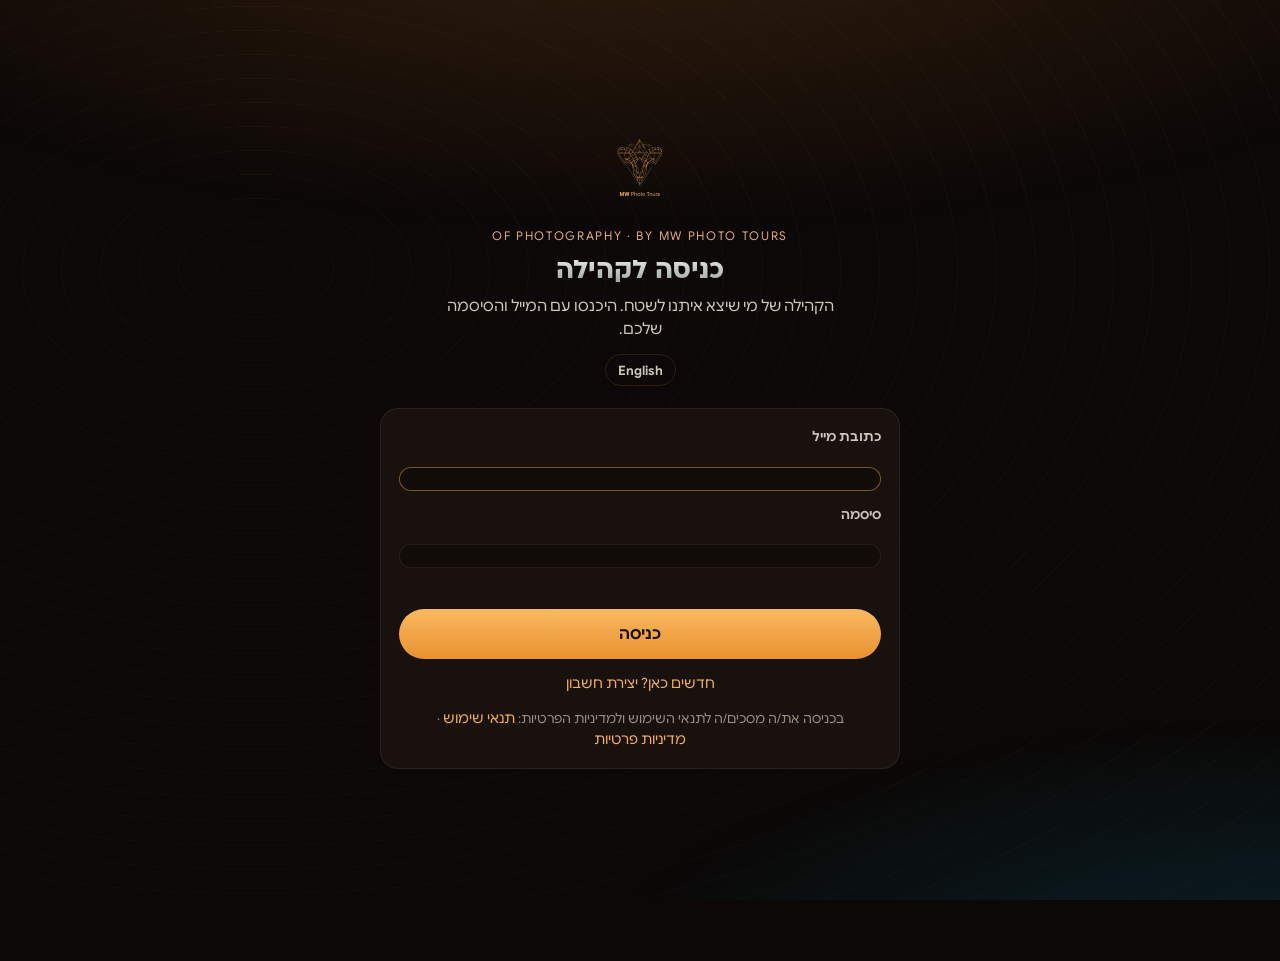
==== commit 66c8db51: "Add files via upload" ====
--- a/index.html
+++ b/index.html
@@ -15,8 +15,8 @@
 <link rel="preload" href="./fonts/gs-regular.woff2" as="font" type="font/woff2" crossorigin>
 <style>html,body{margin:0}:root{padding-top:env(safe-area-inset-top,0px);padding-bottom:env(safe-area-inset-bottom,0px)}[hidden]{display:none!important}</style>
   <script src="./config.js"></script>
-  <script type="module" crossorigin src="./assets/index-CMlr1Y5-.js"></script>
-  <link rel="stylesheet" crossorigin href="./assets/index-BqLSDLCN.css">
+  <script type="module" crossorigin src="./assets/index-BxB8bRH-.js"></script>
+  <link rel="stylesheet" crossorigin href="./assets/index-8ISFN8aj.css">
 </head>
 <body>
 <div class="app" id="app">
--- a/assets/index-8ISFN8aj.css
+++ b/assets/index-8ISFN8aj.css
@@ -0,0 +1 @@
+@font-face{font-family:Google Sans;src:url(../fonts/gs-regular.woff2)format("woff2");font-weight:400;font-display:swap}@font-face{font-family:Google Sans;src:url(../fonts/gs-bold.woff2)format("woff2");font-weight:700;font-display:swap}@font-face{font-family:Ploni;src:url(../fonts/ploni-bold.woff2)format("woff2");font-weight:700;font-display:swap}:root{--lightningcss-light: ;--lightningcss-dark:initial;color-scheme:dark;--bg:#0b0807;--bg-2:#120c09;--surface:#18110e;--surface-2:#221915;--surface-3:#2c211b;--line:#f4af5624;--line-2:#eeebe414;--ink:#eeebe4;--ink-2:#cfc6ba;--muted:#9a8e82;--amber:#fc8b2b;--gold:#f4af56;--copper:#e4aa7c;--tan:#b9957b;--teal:#084355;--teal-2:#0f5e74;--heart:#fc8b2b;--radius:18px;--font-body:"Google Sans",system-ui,-apple-system,"Segoe UI",Arial,sans-serif;--font-head:"Ploni","Google Sans",system-ui,Arial,sans-serif}*{box-sizing:border-box}html,body{height:100%}body{background:var(--bg);color:var(--ink);font-family:var(--font-body);-webkit-font-smoothing:antialiased;font-size:15px;line-height:1.5}body:before{content:"";pointer-events:none;z-index:0;background:radial-gradient(120% 60% at 50% -10%,#fc8b2b29,#0000 60%),radial-gradient(90% 50% at 100% 110%,#08435573,#0000 60%),repeating-radial-gradient(at 20% 30%,#0000 0 38px,#f4af5609 38px 39px);position:fixed;inset:0}button,input,textarea,select{font:inherit;color:inherit}button{cursor:pointer;background:0 0;border:0;padding:0}:focus-visible{outline:2px solid var(--gold);outline-offset:2px;border-radius:10px}img{max-width:100%;display:block}[hidden]{display:none!important}.sr{clip:rect(0 0 0 0);width:1px;height:1px;position:absolute;overflow:hidden}svg.i{fill:none;stroke:currentColor;stroke-width:1.7px;stroke-linecap:round;stroke-linejoin:round;flex:none;width:24px;height:24px}[dir=rtl] .flip{transform:scaleX(-1)}.app{z-index:1;grid-template-columns:1fr;max-width:1180px;min-height:100%;margin:0 auto;display:grid;position:relative}.rail,.aside{display:none}.main{width:100%;min-width:0;max-width:640px;margin-inline:auto;padding-block:0 110px;padding-inline:16px}@media (width>=980px){.app{grid-template-columns:240px minmax(0,620px) 300px;gap:28px;padding-inline:24px}.rail{top:env(safe-area-inset-top,0px);flex-direction:column;gap:6px;height:100vh;padding-block:22px;display:flex;position:sticky}.aside{top:env(safe-area-inset-top,0px);flex-direction:column;gap:16px;height:100vh;padding-block:22px;display:flex;position:sticky;overflow:auto}.main{padding-block:0 60px;padding-inline:0}.tabbar{display:none!important}.topbar .brand{display:none}}.topbar{top:env(safe-area-inset-top,0px);z-index:20;-webkit-backdrop-filter:blur(10px);border-bottom:1px solid var(--line-2);background:linear-gradient(#0b0807f5,#0b0807d1);align-items:center;gap:10px;margin-inline:-16px;padding-block:12px;padding-inline:16px;display:flex;position:sticky}@media (width>=980px){.topbar{margin-inline:0;padding-inline:4px}}.brand{color:var(--ink);align-items:center;gap:10px;display:flex}.logo{width:34px;height:33px;color:var(--gold);flex:none}.logo svg{width:100%;height:100%}.brand-name{flex-direction:column;line-height:1.05;display:flex}.brand-name b{font-family:var(--font-body);letter-spacing:.02em;font-size:15px;font-weight:700}.brand-name span{color:var(--muted);letter-spacing:.08em;text-transform:uppercase;font-size:11px}.topbar h1{font-family:var(--font-head);white-space:nowrap;background:linear-gradient(#f7f5f1,#8f989b);color:#0000;-webkit-background-clip:text;background-clip:text;margin:0;font-size:22px}.spacer{flex:1}.icon-btn{width:40px;height:40px;color:var(--ink-2);border-radius:50%;place-items:center;transition:background .2s,color .2s;display:grid;position:relative}.icon-btn:hover{background:var(--surface-2);color:var(--ink)}.dot{top:8px;background:var(--amber);width:8px;height:8px;box-shadow:0 0 0 2px var(--bg);border-radius:50%;position:absolute;inset-inline-end:8px}.lang{height:32px;color:var(--ink-2);border:1px solid var(--line);border-radius:999px;padding-inline:12px;font-size:13px;font-weight:700}.lang:hover{color:var(--ink);border-color:#f4af5666}.proto .long{display:none}@media (width>=460px){.proto .long{display:inline}.proto .short{display:none}}.proto{letter-spacing:.04em;color:var(--copper);white-space:nowrap;border:1px dashed #e4aa7c73;border-radius:999px;padding:3px 10px;font-size:11px}.rail .brand{padding:6px 10px 18px}.rail .logo{width:44px;height:42px}.nav-item{color:var(--ink-2);text-align:start;border-radius:14px;align-items:center;gap:14px;width:100%;padding:11px 14px;font-size:16px;transition:background .2s,color .2s;display:flex}.nav-item:hover{background:var(--surface);color:var(--ink)}.nav-item[aria-current=page]{color:var(--ink);background:var(--surface);font-weight:700}.nav-item[aria-current=page] svg{color:var(--gold)}.nav-item .badge{margin-inline-start:auto}.rail .create-btn{margin-top:14px}.btn-gold{height:44px;color:var(--ink);background:linear-gradient(var(--surface),var(--surface)) padding-box,linear-gradient(100deg,#f4af56,#5a3b1a 45%,#f4af56) border-box;border:1px solid #0000;border-radius:999px;justify-content:center;align-items:center;gap:8px;padding-inline:22px;font-weight:700;transition:transform .15s,box-shadow .2s;display:inline-flex}.btn-gold:hover{box-shadow:0 0 24px #f4af562e}.btn-gold:active{transform:scale(.98)}.btn-solid{color:#1a0f07;background:linear-gradient(#f8b962,#e9922f);border-radius:999px;justify-content:center;align-items:center;gap:8px;height:42px;padding-inline:20px;font-weight:700;display:inline-flex}.btn-solid:disabled{opacity:.4;cursor:not-allowed}.btn-ghost{height:38px;color:var(--ink-2);border-radius:999px;align-items:center;gap:8px;padding-inline:14px;display:inline-flex}.btn-ghost:hover{background:var(--surface-2);color:var(--ink)}.badge{background:var(--amber);color:#1a0f07;border-radius:999px;place-items:center;min-width:20px;height:20px;padding-inline:6px;font-size:11px;font-weight:700;display:inline-grid}.av{--s:40px;width:var(--s);height:var(--s);font-weight:700;font-size:calc(var(--s)*.38);color:#1a0f07;background:var(--tan);border-radius:50%;flex:none;place-items:center;display:grid;overflow:hidden}.av img{object-fit:cover;width:100%;height:100%}.verified{background:var(--gold);color:#1a0f07;vertical-align:-2px;border-radius:50%;place-items:center;width:16px;height:16px;margin-inline-start:4px;display:inline-grid}.verified svg{stroke-width:3px;width:11px;height:11px}.stories{scrollbar-width:none;gap:14px;margin-inline:-16px;padding-block:16px 12px;padding-inline:16px;display:flex;overflow-x:auto}.stories::-webkit-scrollbar{display:none}@media (width>=980px){.stories{margin-inline:0;padding-inline:2px}}.story{flex-direction:column;flex:none;align-items:center;gap:6px;width:72px;display:flex}.story .ring{background:conic-gradient(from 200deg,#f4af56,#fc8b2b,#7a3e12,#f4af56);border-radius:50%;padding:2.5px}.story.seen .ring{background:#eeebe42e}.story .ring>.av{--s:62px;border:3px solid var(--bg)}.story span{color:var(--ink-2);text-overflow:ellipsis;white-space:nowrap;max-width:72px;font-size:12px;overflow:hidden}.story .add{position:relative}.story .plus{bottom:0;background:var(--gold);color:#1a0f07;border:2px solid var(--bg);border-radius:50%;place-items:center;width:22px;height:22px;display:grid;position:absolute;inset-inline-end:0}.story .plus svg{stroke-width:3px;width:14px;height:14px}.composer{border-radius:var(--radius);background:var(--surface);border:1px solid var(--line-2);align-items:center;gap:12px;margin-bottom:18px;padding:14px;display:flex}.composer .fake{text-align:start;color:var(--muted);background:var(--bg-2);border:1px solid var(--line-2);border-radius:999px;flex:1;height:42px;padding-inline:16px}.composer .fake:hover{border-color:var(--line);color:var(--ink-2)}.feed{flex-direction:column;gap:18px;display:flex}.post{background:var(--surface);border:1px solid var(--line-2);border-radius:var(--radius);overflow:hidden}.post-h{align-items:center;gap:12px;padding:14px 14px 10px;display:flex}.post-h .who{flex:1;min-width:0}.post-h .name{font-size:15px;font-weight:700}.post-h .meta{color:var(--muted);flex-wrap:wrap;align-items:center;gap:6px;font-size:12.5px;display:flex}.chip{color:#bfe3ec;background:#0f5e7459;border:1px solid #0f5e74b3;border-radius:999px;align-items:center;height:22px;padding-inline:9px;font-size:11.5px;font-weight:700;display:inline-flex}.post-text{white-space:pre-wrap;overflow-wrap:anywhere;color:var(--ink);margin:0;padding:0 16px 12px}.post-img{-webkit-user-select:none;user-select:none;background:#000;margin:0;position:relative}.post-img img{object-fit:cover;width:100%;max-height:640px}.burst{pointer-events:none;opacity:0;place-items:center;display:grid;position:absolute;inset:0}.burst svg{width:96px;height:96px;fill:var(--heart);stroke:none;filter:drop-shadow(0 6px 24px #00000080)}.burst.go{animation:.8s ease-out burst}@keyframes burst{0%{opacity:0;transform:scale(.4)}20%{opacity:1;transform:scale(1.1)}60%{opacity:1;transform:scale(1)}to{opacity:0;transform:scale(1)}}.post-actions{align-items:center;gap:4px;padding:8px 8px 4px;display:flex}.act{height:40px;color:var(--ink-2);font-variant-numeric:tabular-nums;border-radius:999px;align-items:center;gap:6px;padding-inline:10px;font-size:14px;display:inline-flex}.act:hover{background:var(--surface-2);color:var(--ink)}.act.on{color:var(--heart)}.act.on svg{fill:var(--heart);stroke:var(--heart)}.act.saved{color:var(--gold)}.act.saved svg{fill:var(--gold);stroke:var(--gold)}.act.pop svg{animation:.35s ease-out pop}@keyframes pop{50%{transform:scale(1.3)}}.liked-by{color:var(--muted);padding:0 16px 6px;font-size:13px}.comments{flex-direction:column;gap:10px;padding:4px 16px 14px;display:flex}.cmt{align-items:flex-start;gap:10px;display:flex}.cmt .av{--s:30px}.cmt .bubble{background:var(--surface-2);overflow-wrap:anywhere;border-radius:14px;min-width:0;padding:8px 12px;font-size:14px}.cmt .bubble b{font-size:13px;display:block}.cmt-more{color:var(--muted);text-align:start;padding-inline:2px;font-size:13px}.cmt-more:hover{color:var(--ink-2)}.cmt-form{align-items:center;gap:8px;display:flex}.cmt-form .av{--s:30px}.field{border:1px solid var(--line-2);background:var(--bg-2);border-radius:999px;outline:none;flex:1;min-width:0;height:40px;padding-inline:14px}.field:focus{border-color:#f4af5673}.send{width:40px;height:40px;color:var(--gold);border-radius:50%;place-items:center;display:grid}.send:disabled{color:var(--muted);opacity:.5}.tabbar{inset-inline:0;z-index:30;padding:8px 8px calc(8px + env(safe-area-inset-bottom,0px));-webkit-backdrop-filter:blur(12px);border-top:1px solid var(--line-2);background:#0e0a08f0;justify-content:space-around;align-items:center;display:flex;position:fixed;bottom:0}.tab{width:64px;color:var(--muted);flex-direction:column;align-items:center;gap:2px;padding-block:4px;font-size:10.5px;display:flex;position:relative}.tab[aria-current=page]{color:var(--ink)}.tab[aria-current=page] svg{color:var(--gold)}.tab .badge{top:-2px;min-width:17px;height:17px;font-size:10px;position:absolute;inset-inline-end:10px}.tab-create{color:#1a0f07;width:52px;height:52px;box-shadow:0 8px 24px #fc8b2b59,0 0 0 4px var(--bg);background:linear-gradient(#f8b962,#e9922f);border-radius:50%;place-items:center;margin-top:-22px;display:grid}.tab-create svg{stroke-width:2.4px}.section-h{align-items:center;gap:10px;padding-block:18px 10px;display:flex}.section-h h2{font-family:var(--font-head);background:linear-gradient(#f7f5f1,#8f989b);color:#0000;-webkit-background-clip:text;background-clip:text;margin:0;font-size:24px}.search{background:var(--surface);border:1px solid var(--line-2);height:42px;color:var(--muted);border-radius:999px;align-items:center;gap:8px;margin-bottom:10px;padding-inline:14px;display:flex}.search input{background:0 0;border:0;outline:none;flex:1;min-width:0}.threads{flex-direction:column;display:flex}.thread-row{text-align:start;border-radius:14px;align-items:center;gap:12px;width:100%;padding:12px 8px;display:flex}.thread-row:hover{background:var(--surface)}.thread-row .av{--s:52px}.thread-row .t-main{flex:1;min-width:0}.thread-row .t-top{align-items:baseline;gap:8px;display:flex}.thread-row .t-name{white-space:nowrap;text-overflow:ellipsis;flex:1;min-width:0;font-weight:700;overflow:hidden}.thread-row .t-time{color:var(--muted);flex:none;font-size:12px}.thread-row .t-last{color:var(--muted);white-space:nowrap;text-overflow:ellipsis;font-size:13.5px;overflow:hidden}.thread-row.unread .t-last{color:var(--ink);font-weight:700}.group-av{background:linear-gradient(135deg,var(--teal-2),var(--teal));color:#cfeaf1}.group-av svg{width:24px;height:24px}.chat{flex-direction:column;min-height:calc(100vh - 70px);display:flex}.chat-h{top:env(safe-area-inset-top,0px);z-index:10;-webkit-backdrop-filter:blur(10px);border-bottom:1px solid var(--line-2);background:#0b0807f0;align-items:center;gap:10px;margin-inline:-16px;padding-block:10px;padding-inline:8px 16px;display:flex;position:sticky}@media (width>=980px){.chat-h{margin-inline:0}}.chat-h .av{--s:40px}.chat-h .sub{color:var(--muted);font-size:12px}.msgs{flex-direction:column;flex:1;gap:6px;padding-block:18px;display:flex}.day{color:var(--muted);background:var(--surface);border-radius:999px;align-self:center;margin-block:6px;padding:3px 10px;font-size:11.5px}.msg{align-items:flex-end;gap:8px;max-width:84%;display:flex}.msg .av{--s:28px}.msg .b{background:var(--surface-2);overflow-wrap:anywhere;white-space:pre-wrap;border-radius:18px;padding:9px 13px;font-size:14.5px}.msg .b small{color:var(--copper);margin-bottom:1px;font-size:11.5px;font-weight:700;display:block}.msg .b img{object-fit:cover;border-radius:12px;max-height:280px;margin-block:4px}.msg.me{flex-direction:row-reverse;align-self:flex-end}.msg.me .b{color:#1a0f07;background:linear-gradient(#f4af56,#e48a2a)}.typing .b{gap:4px;padding:13px 14px;display:flex}.typing i{background:var(--muted);border-radius:50%;width:6px;height:6px;animation:1.2s infinite blink}.typing i:nth-child(2){animation-delay:.2s}.typing i:nth-child(3){animation-delay:.4s}@keyframes blink{0%,80%,to{opacity:.25}40%{opacity:1}}.chat-form{bottom:env(safe-area-inset-bottom,0px);background:linear-gradient(to top,var(--bg) 70%,transparent);align-items:center;gap:8px;padding-block:10px;display:flex;position:sticky}.notes{flex-direction:column;gap:2px;display:flex}.note{border-radius:14px;align-items:center;gap:12px;padding:12px 8px;display:flex}.note:hover{background:var(--surface)}.note .av{--s:44px}.note p{flex:1;min-width:0;margin:0;font-size:14.5px}.note p span{color:var(--muted);font-size:12.5px;display:block}.note .thumb{object-fit:cover;border-radius:10px;flex:none;width:46px;height:46px}.note-group{color:var(--muted);letter-spacing:.06em;text-transform:uppercase;padding:14px 8px 6px;font-size:12px}.cover{background:linear-gradient(to bottom,#0b080700,var(--bg)),var(--cover) center/cover;height:150px;margin-inline:-16px}@media (width>=980px){.cover{border-radius:0 0 var(--radius) var(--radius);margin-inline:0}}.prof{text-align:center;flex-direction:column;align-items:center;gap:8px;margin-top:-56px;display:flex}.prof .av{--s:104px;border:4px solid var(--bg);font-size:38px}.name-input{font-family:var(--font-head);text-align:center;max-width:100%;color:var(--ink);background:0 0;border:1px solid #0000;border-radius:12px;outline:none;padding:2px 10px;font-size:24px}.name-input:hover{border-color:var(--line-2)}.name-input:focus{background:var(--surface);border-color:#f4af5673}.prof .bio{color:var(--muted);max-width:40ch;font-size:14px}.stats{grid-template-columns:repeat(3,1fr);gap:8px;width:100%;max-width:380px;margin-block:10px;display:grid}.stat{background:var(--surface);border:1px solid var(--line-2);border-radius:14px;padding:10px}.stat b{font-variant-numeric:tabular-nums;font-size:20px;display:block}.stat span{color:var(--muted);font-size:12px}.trips{flex-wrap:wrap;justify-content:center;gap:8px;display:flex}.seg{background:var(--surface);border:1px solid var(--line-2);border-radius:999px;gap:4px;width:max-content;margin:18px auto 12px;padding:4px;display:flex}.seg button{height:34px;color:var(--muted);border-radius:999px;padding-inline:16px;font-size:14px}.seg button[aria-pressed=true]{background:var(--surface-3);color:var(--ink);font-weight:700}.grid{grid-template-columns:repeat(3,1fr);gap:4px;display:grid}.grid button{aspect-ratio:1;background:var(--surface-2);border-radius:6px;max-width:100%;position:relative;overflow:hidden}.grid img{object-fit:cover;width:100%;height:100%}.grid .txt{color:var(--ink-2);text-align:start;background:linear-gradient(135deg,var(--surface-2),var(--surface-3));padding:8px;font-size:11.5px;position:absolute;inset:0;overflow:hidden}.empty{text-align:center;color:var(--muted);flex-direction:column;align-items:center;gap:14px;padding:36px 16px;display:flex}.empty svg{width:40px;height:40px;color:var(--tan)}.card{background:var(--surface);border:1px solid var(--line-2);border-radius:var(--radius);padding:16px}.card h3{letter-spacing:.08em;text-transform:uppercase;color:var(--copper);margin:0 0 10px;font-size:13px}.live{background:linear-gradient(160deg,#084355b3,#18110ef2 60%);position:relative;overflow:hidden}.live .pill{letter-spacing:.06em;color:#1a0f07;background:var(--gold);border-radius:999px;align-items:center;gap:6px;padding:3px 9px;font-size:11px;font-weight:700;display:inline-flex}.live .pill i{background:#7a1d0a;border-radius:50%;width:6px;height:6px;animation:1.4s infinite blink}.live p{margin:10px 0 14px;font-size:15px}.live .btn-gold{background:linear-gradient(#10333d,#10333d) padding-box padding-box,linear-gradient(100deg,#f4af56,#5a3b1a 45%,#f4af56) border-box;width:100%;height:38px;font-size:14px}.member{align-items:center;gap:10px;padding-block:7px;display:flex}.member .av{--s:36px}.member div{flex:1;min-width:0;font-size:14px}.member span{color:var(--muted);font-size:12px;display:block}.follow{height:30px;color:var(--gold);border:1px solid var(--line);border-radius:999px;padding-inline:12px;font-size:12.5px;font-weight:700}.follow[aria-pressed=true]{color:var(--muted);border-color:var(--line-2)}.fine{color:var(--muted);padding-inline:4px;font-size:12px}.scrim{z-index:50;background:#0009;justify-content:center;align-items:flex-end;animation:.2s fade;display:flex;position:fixed;inset:0}@media (width>=700px){.scrim{align-items:center}}@keyframes fade{0%{opacity:0}}.sheet{background:var(--surface);border:1px solid var(--line);width:100%;max-width:560px;max-height:92vh;padding:16px 16px calc(18px + env(safe-area-inset-bottom,0px));border-radius:22px 22px 0 0;animation:.25s ease-out up;overflow:auto}@media (width>=700px){.sheet{border-radius:22px}}@keyframes up{0%{opacity:.4;transform:translateY(30px)}}.sheet-h{align-items:center;gap:8px;margin-bottom:12px;display:flex}.sheet-h h3{font-family:var(--font-head);flex:1;margin:0;font-size:20px}.kind{gap:6px;margin-bottom:12px;display:flex}.kind button{border:1px solid var(--line-2);height:40px;color:var(--muted);border-radius:12px;flex:1;font-weight:700}.kind button[aria-pressed=true]{color:var(--ink);background:var(--surface-2);border-color:#f4af568c}.ta{resize:vertical;border:1px solid var(--line-2);background:var(--bg-2);border-radius:14px;outline:none;width:100%;min-height:110px;padding:12px 14px}.ta:focus{border-color:#f4af5673}.pick{border:1.5px dashed var(--line);height:120px;color:var(--muted);border-radius:14px;justify-content:center;align-items:center;gap:10px;width:100%;margin-block:12px;display:flex}.pick:hover{color:var(--ink-2);border-color:#f4af5666}.preview{margin-block:12px;position:relative}.preview img{object-fit:cover;border-radius:14px;width:100%;max-height:360px}.preview .x{top:8px;background:#0009;border-radius:50%;place-items:center;width:34px;height:34px;display:grid;position:absolute;inset-inline-end:8px}.row{flex-wrap:wrap;align-items:center;gap:10px;display:flex}.select{border:1px solid var(--line-2);background:var(--bg-2);border-radius:999px;flex:1;min-width:160px;height:40px;padding-inline:12px}.label{color:var(--muted);margin-block:4px 6px;font-size:12.5px}.sv{z-index:60;background:#000;justify-content:center;animation:.2s fade;display:flex;position:fixed;inset:0}.sv-inner{flex-direction:column;width:100%;max-width:480px;height:100%;display:flex;position:relative}.sv-bars{top:calc(10px + env(safe-area-inset-top,0px));z-index:3;gap:4px;display:flex;position:absolute;inset-inline:10px}.sv-bars div{background:#ffffff4d;border-radius:3px;flex:1;height:3px;overflow:hidden}.sv-bars div i{background:#fff;width:0;height:100%;display:block}.sv-h{top:calc(22px + env(safe-area-inset-top,0px));z-index:3;color:#fff;text-shadow:0 1px 6px #0009;align-items:center;gap:10px;display:flex;position:absolute;inset-inline:12px}.sv-h .av{--s:34px}.sv-h small{opacity:.75}.sv-img{flex:1;place-items:center;display:grid;overflow:hidden}.sv-img img,.sv-img video{object-fit:cover;width:100%;height:100%}.sv-cap{bottom:calc(84px + env(safe-area-inset-bottom,0px));z-index:3;color:#fff;text-shadow:0 2px 12px #000c;text-align:center;font-size:17px;font-weight:700;position:absolute;inset-inline:16px}.sv-tap{z-index:2;width:40%;position:absolute;top:70px;bottom:80px}.sv-prev{inset-inline-start:0}.sv-next{inset-inline-end:0}.sv-reply{bottom:calc(16px + env(safe-area-inset-bottom,0px));z-index:3;gap:8px;display:flex;position:absolute;inset-inline:12px}.sv-reply .field{color:#fff;background:#00000059;border-color:#ffffff59}.sv-reply .field::placeholder{color:#ffffffb3}.sv-close{color:#fff;margin-inline-start:auto}.sv .act{color:#fff}.toast{bottom:calc(96px + env(safe-area-inset-bottom,0px));z-index:70;background:var(--ink);color:#1a0f07;border-radius:999px;width:max-content;max-width:calc(100% - 32px);margin-inline:auto;padding:10px 16px;font-size:14px;font-weight:700;animation:.25s ease-out up;position:fixed;inset-inline:0;box-shadow:0 10px 30px #0006}@media (width>=980px){.toast{bottom:28px}}.av.mw{color:var(--gold);padding:calc(var(--s)*.16);background:radial-gradient(circle at 50% 35%,#16495a,#0a2630)}.av.mw svg{width:100%;height:100%}.av.expert{padding:calc(var(--s)*.12) calc(var(--s)*.14) calc(var(--s)*.1);grid-template-rows:1fr auto;gap:0;container-type:size}.av.expert .exp-logo{place-items:center;width:100%;height:100%;min-height:0;display:grid}.av.expert .exp-tag{font-size:calc(var(--s)*.15);letter-spacing:.04em;color:var(--gold);white-space:nowrap;font-weight:700;line-height:1.1}@container (width<=39px){.av.expert .exp-tag{display:none}}.wordmark{flex-direction:column;min-width:0;line-height:1.05;display:flex}.wordmark b{font-family:var(--font-body);letter-spacing:.14em;text-transform:uppercase;white-space:nowrap;background:linear-gradient(#f7f5f1,#9aa3a6);color:#0000;-webkit-background-clip:text;background-clip:text;font-size:16px;font-weight:700}.wordmark span{color:var(--copper);letter-spacing:.06em;white-space:nowrap;text-overflow:ellipsis;font-size:10.5px;overflow:hidden}.banner{color:#cfe6ec;background:#0f5e7438;border:1px solid #0f5e7499;border-radius:14px;align-items:flex-start;gap:10px;margin-block:12px;padding:12px 14px;font-size:13.5px;display:flex}.banner.warn{color:var(--ink);background:#fc8b2b1a;border-color:#fc8b2b66}.gate{place-items:center;min-height:100vh;padding-block:40px;display:grid}.reg{flex-direction:column;gap:16px;width:100%;max-width:520px;margin-inline:auto;display:flex}.reg-hero{text-align:center;flex-direction:column;align-items:center;gap:8px;padding-block:8px 6px;display:flex}.reg-hero .logo{width:84px;height:80px}.reg-hero h1{font-family:var(--font-head);text-wrap:balance;background:linear-gradient(#f7f5f1,#8f989b);color:#0000;-webkit-background-clip:text;background-clip:text;margin:0;font-size:30px;line-height:1.15}.reg-hero .sub{letter-spacing:.14em;text-transform:uppercase;color:var(--copper);font-size:12px}.reg-hero p{color:var(--ink-2);max-width:42ch;margin:0}.reg-card{background:var(--surface);border:1px solid var(--line-2);border-radius:var(--radius);flex-direction:column;gap:14px;padding:18px;display:flex}.reg-card label.lbl{color:var(--ink-2);margin-bottom:6px;font-size:13px;font-weight:700;display:block}.reg-card .field{border-radius:12px;width:100%;height:46px}.reg-card .ta{min-height:84px}.photo-row{align-items:center;gap:14px;display:flex}.photo-row .av{--s:72px}.photo-row .hint{color:var(--muted);font-size:12.5px}.chips{flex-wrap:wrap;gap:8px;display:flex}.chips button{border:1px solid var(--line-2);height:34px;color:var(--ink-2);border-radius:999px;padding-inline:14px;font-size:13.5px}.chips button[aria-pressed=true]{color:var(--ink);background:#f4af561f;border-color:#f4af5699;font-weight:700}.rules{color:var(--ink-2);background:var(--bg-2);border-radius:12px;flex-direction:column;gap:6px;margin:0;padding:12px 14px;font-size:13.5px;display:flex}.rules li{margin-inline-start:18px}.check{cursor:pointer;align-items:flex-start;gap:10px;font-size:14px;display:flex}.check input{width:20px;height:20px;accent-color:var(--gold);flex:none;margin-top:1px}.err{color:#ffb38a;min-height:1em;font-size:13px}.reg .btn-solid{width:100%;height:50px;font-size:16px}.menu-list{flex-direction:column;gap:4px;display:flex}.menu-list button{text-align:start;border-radius:12px;align-items:center;gap:10px;height:48px;padding-inline:14px;display:flex}.menu-list button:hover{background:var(--surface-2)}.menu-list .danger{color:#ff9a7a}.member .msg-btn{height:30px;color:var(--gold);border:1px solid var(--line);border-radius:999px;padding-inline:12px;font-size:12.5px;font-weight:700}.bio-line{color:var(--muted);white-space:nowrap;text-overflow:ellipsis;font-size:12px;overflow:hidden}.loading{color:var(--muted);flex-direction:column;align-items:center;gap:14px;display:flex}.loading .logo{width:64px;height:62px;animation:2s ease-in-out infinite breathe}@keyframes breathe{50%{opacity:.45}}@media (width>=980px){.mobile-only{display:none!important}}.entries{grid-template-columns:repeat(auto-fill,minmax(min(100%,260px),1fr));gap:14px;display:grid}.entry{background:var(--surface);border:1px solid var(--line-2);border-radius:var(--radius);flex-direction:column;display:flex;overflow:hidden}.entry img{aspect-ratio:4/3;object-fit:cover;background:#000;width:100%}.entry-b{align-items:center;gap:10px;padding:12px 14px;display:flex}.entry-b b{white-space:nowrap;text-overflow:ellipsis;font-size:14.5px;display:block;overflow:hidden}.entry-b span{color:var(--muted);white-space:nowrap;text-overflow:ellipsis;font-size:12.5px;display:block;overflow:hidden}.entry-b>svg{color:var(--gold)}.vote{border:1px solid var(--line);height:36px;color:var(--gold);white-space:nowrap;border-radius:999px;align-items:center;gap:6px;padding-inline:12px;font-size:13px;font-weight:700;display:inline-flex}.vote svg{width:18px;height:18px}.vote.on{color:#1a0f07;background:linear-gradient(#f8b962,#e9922f);border-color:#0000}.vote.on svg{fill:#1a0f07}.votes{color:var(--gold);font-variant-numeric:tabular-nums;align-items:center;gap:4px;font-weight:700;display:inline-flex}.votes svg{width:18px;height:18px;fill:var(--gold)}.coach-log{flex-direction:column;gap:8px;max-height:min(56vh,520px);padding-block:4px 10px;display:flex;overflow-y:auto}.coach-log .msg{max-width:92%}.b.ai{white-space:pre-wrap;line-height:1.55}.coach-form{background:0 0;padding-block:6px;position:static}.typing-inline{vertical-align:middle;gap:3px;display:inline-flex}.typing-inline i{background:var(--muted);border-radius:50%;width:5px;height:5px;animation:1.2s infinite blink}.typing-inline i:nth-child(2){animation-delay:.2s}.typing-inline i:nth-child(3){animation-delay:.4s}.lessons{flex-direction:column;gap:10px;padding-bottom:24px;display:flex}.lesson{background:var(--surface);border:1px solid var(--line-2);border-radius:14px;padding:4px 16px}.lesson summary{cursor:pointer;padding-block:12px;font-weight:700;list-style-position:inside}.lesson p{color:var(--ink-2);margin:0 0 14px}.msg .b small.time{opacity:.6;color:inherit;margin-top:2px;font-size:10.5px;font-weight:400;display:block}@media (width<=459px){.topbar .proto{display:none}}.topbar h1{text-overflow:ellipsis;min-width:0;overflow:hidden}.topbar{gap:6px}.ai-badge{letter-spacing:.06em;color:#cfeaf1;vertical-align:2px;background:#0f5e7499;border:1px solid #9fc2cc80;border-radius:5px;place-items:center;height:16px;margin-inline-start:5px;padding-inline:5px;font-size:9.5px;font-weight:700;display:inline-grid}.src-links{flex-direction:column;gap:6px;padding:12px 16px 4px;display:flex}.src-links a{color:var(--gold);overflow-wrap:anywhere;font-size:13px;text-decoration:none}.src-links a:hover{text-decoration:underline}.icon-av{place-items:center;display:grid}.icon-av svg.i{width:62%;height:62%;color:var(--gold);stroke-width:1.6px}.newscard{aspect-ratio:2;isolation:isolate;flex-direction:column;justify-content:flex-end;gap:6px;max-width:100%;padding:18px 20px;display:flex;position:relative;overflow:hidden}.newscard:before{content:"";z-index:-1;background:repeating-radial-gradient(at 85% 15%,#0000 0 22px,#ffffff0d 22px 23px);position:absolute;inset:0}.newscard .nc-icon{top:16px;background:#00000040;border:1px solid #f4af5659;border-radius:50%;place-items:center;width:54px;height:54px;display:grid;position:absolute;inset-inline-end:18px}.newscard .nc-icon svg.i{width:28px;height:28px;color:var(--gold)}.newscard .nc-kind{letter-spacing:.14em;text-transform:uppercase;color:var(--copper);font-size:11px}.newscard .nc-head{font-family:var(--font-head);text-wrap:balance;background:linear-gradient(#f7f5f1,#a9b1b4);color:#0000;-webkit-background-clip:text;background-clip:text;max-width:88%;font-size:clamp(19px,4.6vw,26px);line-height:1.2}.newscard.k-news{background:linear-gradient(135deg,#0b3440,#0a1c22 70%)}.newscard.k-field{background:linear-gradient(135deg,#1c3a4d,#0c1820 70%)}.newscard.k-israel{background:linear-gradient(135deg,#3b2a12,#16100a 70%)}.newscard.k-gear{background:linear-gradient(135deg,#2a2622,#0f0d0b 70%)}.newscard.k-contests{background:linear-gradient(135deg,#4a2a0c,#180d05 70%)}.newscard.k-editing{background:linear-gradient(135deg,#27213a,#0f0c17 70%)}.newscard.k-travel{background:linear-gradient(135deg,#40200f,#140a05 70%)}.expert-intro{text-align:center;flex-direction:column;align-items:center;gap:8px;padding:24px 8px;display:flex}.expert-intro p{color:var(--ink-2);max-width:40ch;margin:0}.expert-intro .chips{justify-content:center;margin-top:8px}@media (prefers-reduced-motion:reduce){*,:before,:after{transition:none!important;animation:none!important}}.login-card .field{border-radius:12px;width:100%;height:50px;font-size:16px}.login-card .code{letter-spacing:.4em;text-align:center;font-variant-numeric:tabular-nums}.login-note{color:var(--muted);text-align:center;margin:0;font-size:13px}.link-btn{color:var(--gold);align-self:center;font-size:14px}.products{grid-template-columns:repeat(auto-fill,minmax(min(100%,220px),1fr));gap:14px;margin-bottom:6px;display:grid}.product{text-align:start;background:var(--surface);border:1px solid var(--line-2);border-radius:var(--radius);flex-direction:column;transition:border-color .2s,transform .15s;display:flex;overflow:hidden}.product:hover{border-color:var(--line);transform:translateY(-1px)}.pr-cover{aspect-ratio:16/10;background:#000;display:block;position:relative}.pr-cover img{object-fit:cover;width:100%;height:100%}.pr-cover:after{content:"";background:linear-gradient(#0000 45%,#0000008c);position:absolute;inset:0}.pr-type{z-index:1;bottom:10px;color:#fff;align-items:center;gap:6px;font-size:12px;font-weight:700;display:inline-flex;position:absolute;inset-inline-start:12px}.pr-type svg.i{width:16px;height:16px}.pr-play{z-index:1;width:52px;height:52px;color:var(--gold);background:#00000073;border:1px solid #f4af5699;border-radius:50%;place-items:center;display:grid;position:absolute;top:50%;left:50%;transform:translate(-50%,-50%)}.pr-play svg.i{fill:var(--gold);stroke:none}.pr-b{flex-direction:column;gap:6px;padding:12px 14px 14px;display:flex}.pr-b b{font-size:15px;line-height:1.35}.pr-price{color:var(--gold);font-variant-numeric:tabular-nums;align-items:center;gap:4px;font-weight:700;display:inline-flex}.pr-price.owned{color:#9fd9b3}.pr-price svg.i{width:16px;height:16px}.pr-hero img{aspect-ratio:16/9;object-fit:cover;border-radius:14px;width:100%}.pr-video{background:#000;border-radius:14px;width:100%;max-height:60vh}.pr-thumb{border-radius:10px;flex:none;width:96px;height:60px;overflow:hidden}.pr-thumb img{object-fit:cover;width:100%;height:100%}.admin-box{border:1px dashed #e4aa7c73;border-radius:14px;flex-direction:column;gap:10px;margin-top:16px;padding:14px;display:flex}.hub{grid-template-columns:repeat(auto-fill,minmax(min(100%,260px),1fr));gap:14px;margin-top:16px;display:grid}.hub-card{border-radius:var(--radius);text-align:start;color:#fff;isolation:isolate;background:linear-gradient(to top,#0b0807eb,#0b080740),var(--img) center/cover;border:1px solid var(--line-2);flex-direction:column;justify-content:flex-end;gap:4px;min-height:150px;padding:16px;display:flex;position:relative;overflow:hidden}.hub-card b{font-family:var(--font-head);font-size:21px}.hub-card span{color:#e8dfd6;font-size:13px}.hub-icon{top:14px;width:40px;height:40px;color:var(--gold);background:#00000059;border:1px solid #f4af5673;border-radius:50%;place-items:center;display:grid;position:absolute;inset-inline-end:14px}.trip-list{flex-direction:column;gap:10px;display:flex}.trip-row{text-align:start;background:var(--surface);border:1px solid var(--line-2);border-radius:16px;align-items:center;gap:12px;padding:10px;display:flex}.trip-cover{border-radius:12px;flex:none;width:74px;height:74px;overflow:hidden}.trip-cover img{object-fit:cover;width:100%;height:100%}.trip-b{flex-direction:column;align-items:flex-start;gap:4px;min-width:0;display:flex}.trip-b span{color:var(--muted);font-size:13px}.trip-hero{color:#fff;background:linear-gradient(to top,var(--bg),#0b080733 60%,#0b08078c),var(--img) center/cover;flex-direction:column;justify-content:space-between;min-height:210px;margin-inline:-16px;padding:12px 16px 18px;display:flex}@media (width>=980px){.trip-hero{border-radius:0 0 var(--radius) var(--radius);margin-inline:0}}.trip-hero h1{font-family:var(--font-head);margin:0;font-size:30px}.trip-hero p{color:#e8dfd6;margin:4px 0 0;font-size:14px}.av-row{flex-wrap:wrap;gap:6px;display:flex}.listing.is-sold{opacity:.6}.issues{grid-template-columns:repeat(auto-fill,minmax(150px,1fr));gap:14px;margin-top:14px;display:grid}.issue{color:var(--ink);flex-direction:column;gap:6px;text-decoration:none;display:flex}.issue img{aspect-ratio:3/4;object-fit:cover;border:1px solid var(--line-2);border-radius:10px;width:100%}.issue span{color:var(--gold);font-size:12.5px}.cmt{position:relative}.cmt-x{width:28px;height:28px;color:var(--muted);border-radius:50%;flex:none;align-self:center;place-items:center;display:grid}.cmt-x:hover{background:var(--surface-2);color:var(--ink)}.cmt-x svg.i{width:15px;height:15px}.msg-x{vertical-align:middle;opacity:.6;color:inherit;place-items:center;margin-inline-start:6px;display:inline-grid}.msg-x svg.i{width:13px;height:13px}.settings{flex-direction:column;gap:6px;display:flex}.set-row{border-bottom:1px solid var(--line-2);justify-content:space-between;align-items:center;gap:10px;padding-block:8px;display:flex}.danger-text{color:#ff9a7a}.danger-bg{color:#1a0f07;background:linear-gradient(#ff8a6b,#d9542f)!important}.legal{white-space:pre-wrap;color:var(--ink-2);font-size:14.5px;line-height:1.65}.adm{margin-top:16px}.adm-item{border-bottom:1px solid var(--line-2);flex-direction:column;gap:8px;padding-block:12px;display:flex}.adm-item p{color:var(--ink-2);margin:4px 0 0;font-size:14px}.crit-imgs{flex-wrap:wrap;gap:8px;margin-block:8px;display:flex}.crit-imgs img{object-fit:cover;border-radius:10px;width:80px;height:80px}.coupon-row .field{flex:1}.post-img video{background:#000;width:100%;max-height:640px;display:block}.lib-list{gap:10px;margin-top:10px;display:grid}.lib-row{grid-template-columns:84px 1fr;align-items:start;gap:10px;display:grid}.lib-row>img{object-fit:cover;border-radius:10px;width:84px;height:64px}.lib-fields{gap:6px;min-width:0;display:grid}.lib-fields .field{border-radius:10px;width:100%;height:38px}.lib-fields .row{flex-wrap:wrap}.lib-grid{grid-template-columns:repeat(auto-fill,minmax(140px,1fr));gap:8px;display:grid}.lib-cell{text-align:start;color:var(--ink-2);gap:4px;font-size:12px;display:grid}.lib-cell img{aspect-ratio:4/3;object-fit:cover;border-radius:10px;width:100%}.link-card{border:1px solid var(--line);background:var(--bg-2);color:inherit;border-radius:14px;margin:0 14px 10px;text-decoration:none;display:block;overflow:hidden}.post>.link-card:first-of-type{margin-top:2px}.link-card .lc-img{aspect-ratio:1.91;object-fit:cover;background:#000;width:100%;display:block}.lc-body{gap:3px;padding:10px 12px;display:grid}.lc-site{color:var(--ink-2);text-transform:lowercase;text-align:start;direction:ltr;font-size:12px}.lc-title{color:var(--ink);font-size:15px;line-height:1.35}.ai-box{border:1px solid var(--line);background:#f4af560f;border-radius:14px;gap:8px;margin:10px 0;padding:12px;display:grid}.ai-box b{color:var(--gold);align-items:center;gap:6px;display:flex}.ai-box b svg{width:16px;height:16px}.ai-box p{color:var(--ink-2);margin:0;font-size:13.5px}.ai-box .row{flex-wrap:wrap;gap:8px}.ai-opt{text-align:start;border:1px solid var(--line);background:var(--bg-2);color:var(--ink);font:inherit;cursor:pointer;border-radius:12px;gap:4px;padding:10px 12px;display:grid}.ai-opt b{color:var(--gold);font-size:12px}.ai-opt span{white-space:pre-wrap;font-size:14px;line-height:1.45}.ai-opt:hover,.ai-opt:focus-visible{border-color:var(--gold)}.ai-reopen{color:var(--gold);cursor:pointer;background:0 0;border:0;align-items:center;gap:6px;margin-top:8px;font-size:13px;display:inline-flex}.ai-reopen svg{width:15px;height:15px}.ai-dot{background:var(--gold);border-radius:50%;width:10px;height:10px;margin-inline-end:8px;animation:1s ease-in-out infinite aiPulse;display:inline-block}@keyframes aiPulse{50%{opacity:.25}}.chat-card{gap:8px;display:grid;position:relative}.cc-h{justify-content:space-between;align-items:center;gap:8px;display:flex}.cc-h h3{align-items:center;gap:6px;margin:0;display:flex}.cc-h h3 svg{width:18px;height:18px;color:var(--gold)}.chip.gold{background:var(--gold);color:#1a0f07;border-color:#0000}.cc-msg{align-items:flex-start;gap:8px;display:flex}.cc-msg p{color:var(--ink-2);-webkit-line-clamp:2;-webkit-box-orient:vertical;margin:0;font-size:13.5px;line-height:1.4;display:-webkit-box;overflow:hidden}.cc-msg b{color:var(--ink)}.chat-card .btn-gold{justify-self:start}.cc-ago{inset-inline-end:16px;color:var(--ink-2);font-size:12px;position:absolute;bottom:22px}.exp-row{grid-template-columns:repeat(auto-fill,minmax(64px,1fr));gap:8px;display:grid}.exp-row button{color:var(--ink-2);text-align:center;justify-items:center;gap:4px;font-size:11px;display:grid}.mobile-chat{margin:0 0 14px}@media (width>=980px){.mobile-chat{display:none}}.preview{position:relative}.ed-open{inset-inline-start:10px;color:var(--ink);font:inherit;-webkit-backdrop-filter:blur(6px);backdrop-filter:blur(6px);cursor:pointer;background:#0b0807b8;border:1px solid #eeebe440;border-radius:999px;align-items:center;gap:6px;padding:8px 14px;font-size:14px;font-weight:700;display:inline-flex;position:absolute;bottom:10px}.ed-open svg{width:16px;height:16px}.ed{z-index:60;padding:env(safe-area-inset-top,0) 0 env(safe-area-inset-bottom,0);background:#050403;grid-template-rows:auto 1fr auto auto auto;display:grid;position:fixed;inset:0}.ed-h{justify-content:space-between;align-items:center;gap:10px;padding:10px 14px;display:flex}.ed-h b{font-size:16px}.ed-stage{place-items:center;min-height:0;padding:8px;display:grid;overflow:hidden}.ed-stage canvas{touch-action:none;border-radius:6px;max-width:100%;max-height:100%;box-shadow:0 10px 40px #00000080}.ed-hint{text-align:center;color:var(--ink-2);margin:0;font-size:12.5px}.ed-tools{min-height:118px;padding:10px 14px}.ed-filters{scrollbar-width:none;gap:10px;padding-bottom:4px;display:flex;overflow-x:auto}.ed-filters button{color:var(--ink-2);cursor:pointer;background:0 0;border:0;flex:none;justify-items:center;gap:5px;font-size:12px;display:grid}.ed-filters img{object-fit:cover;border:2px solid #0000;border-radius:10px;width:68px;height:68px}.ed-filters [aria-pressed=true]{color:var(--gold)}.ed-filters [aria-pressed=true] img{border-color:var(--gold)}.ed-sliders{gap:8px;max-height:34vh;display:grid;overflow:auto}.ed-sliders label,.ed-crop label{color:var(--ink-2);gap:2px;font-size:13px;display:grid}.ed-sliders label span,.ed-crop label span{justify-content:space-between;display:flex}.ed-sliders input,.ed-crop input{width:100%;accent-color:var(--gold);direction:ltr}.ed-sliders .btn-ghost{justify-self:start}.ed-crop{gap:12px;display:grid}.ed-crop .chips{flex-wrap:wrap;gap:8px;display:flex}.ed-crop .chips button{align-items:center;gap:6px;display:inline-flex}.ed-crop .chips svg{width:15px;height:15px}.ed-tabs{border-top:1px solid var(--line-2);justify-content:center;gap:4px;padding:8px 14px 12px;display:flex}.ed-tabs button{max-width:160px;color:var(--ink-2);font:inherit;cursor:pointer;background:0 0;border:0;border-radius:10px;flex:1;padding:10px;font-weight:700}.ed-tabs [aria-selected=true]{color:var(--gold);background:#f4af561a}.name-row{grid-template-columns:1fr 1fr;gap:10px;display:grid}.name-row>div{gap:inherit;flex-direction:column;min-width:0;display:flex}
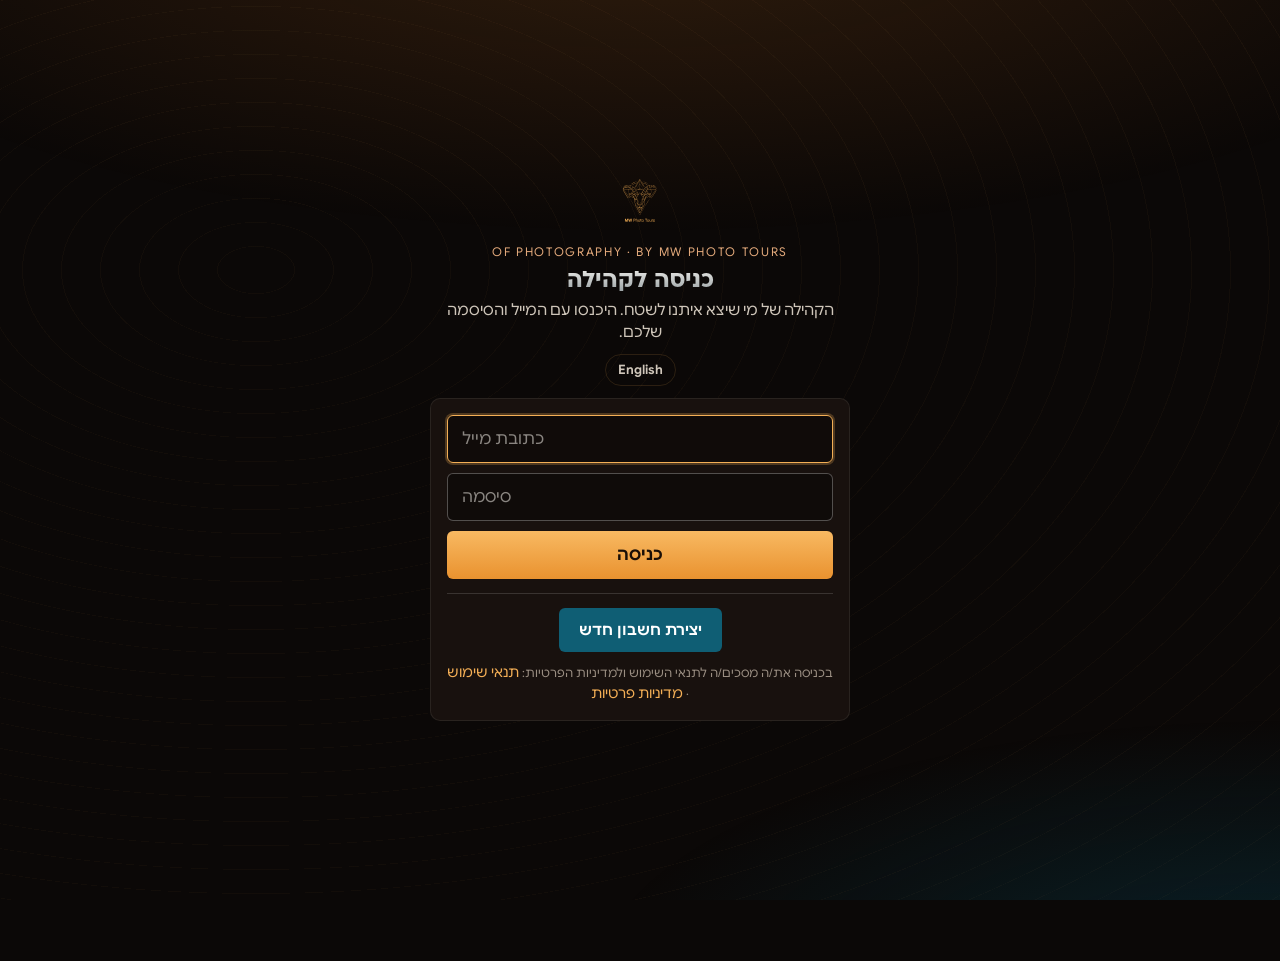
==== commit ef7bd7c2: "Add files via upload" ====
--- a/index.html
+++ b/index.html
@@ -15,8 +15,8 @@
 <link rel="preload" href="./fonts/gs-regular.woff2" as="font" type="font/woff2" crossorigin>
 <style>html,body{margin:0}:root{padding-top:env(safe-area-inset-top,0px);padding-bottom:env(safe-area-inset-bottom,0px)}[hidden]{display:none!important}</style>
   <script src="./config.js"></script>
-  <script type="module" crossorigin src="./assets/index-BxB8bRH-.js"></script>
-  <link rel="stylesheet" crossorigin href="./assets/index-8ISFN8aj.css">
+  <script type="module" crossorigin src="./assets/index-0A_Eo2lu.js"></script>
+  <link rel="stylesheet" crossorigin href="./assets/index-vJTh_DnF.css">
 </head>
 <body>
 <div class="app" id="app">
--- a/assets/index-vJTh_DnF.css
+++ b/assets/index-vJTh_DnF.css
@@ -0,0 +1 @@
+@font-face{font-family:Google Sans;src:url(../fonts/gs-regular.woff2)format("woff2");font-weight:400;font-display:swap}@font-face{font-family:Google Sans;src:url(../fonts/gs-bold.woff2)format("woff2");font-weight:700;font-display:swap}@font-face{font-family:Ploni;src:url(../fonts/ploni-bold.woff2)format("woff2");font-weight:700;font-display:swap}:root{--lightningcss-light: ;--lightningcss-dark:initial;color-scheme:dark;--bg:#0b0807;--bg-2:#120c09;--surface:#18110e;--surface-2:#221915;--surface-3:#2c211b;--line:#f4af5624;--line-2:#eeebe414;--ink:#eeebe4;--ink-2:#cfc6ba;--muted:#9a8e82;--amber:#fc8b2b;--gold:#f4af56;--copper:#e4aa7c;--tan:#b9957b;--teal:#084355;--teal-2:#0f5e74;--heart:#fc8b2b;--radius:18px;--font-body:"Google Sans",system-ui,-apple-system,"Segoe UI",Arial,sans-serif;--font-head:"Ploni","Google Sans",system-ui,Arial,sans-serif}*{box-sizing:border-box}html,body{height:100%}body{background:var(--bg);color:var(--ink);font-family:var(--font-body);-webkit-font-smoothing:antialiased;font-size:15px;line-height:1.5}body:before{content:"";pointer-events:none;z-index:0;background:radial-gradient(120% 60% at 50% -10%,#fc8b2b29,#0000 60%),radial-gradient(90% 50% at 100% 110%,#08435573,#0000 60%),repeating-radial-gradient(at 20% 30%,#0000 0 38px,#f4af5609 38px 39px);position:fixed;inset:0}button,input,textarea,select{font:inherit;color:inherit}button{cursor:pointer;background:0 0;border:0;padding:0}:focus-visible{outline:2px solid var(--gold);outline-offset:2px;border-radius:10px}img{max-width:100%;display:block}[hidden]{display:none!important}.sr{clip:rect(0 0 0 0);width:1px;height:1px;position:absolute;overflow:hidden}svg.i{fill:none;stroke:currentColor;stroke-width:1.7px;stroke-linecap:round;stroke-linejoin:round;flex:none;width:24px;height:24px}[dir=rtl] .flip{transform:scaleX(-1)}.app{z-index:1;grid-template-columns:1fr;max-width:1180px;min-height:100%;margin:0 auto;display:grid;position:relative}.rail,.aside{display:none}.main{width:100%;min-width:0;max-width:640px;margin-inline:auto;padding-block:0 110px;padding-inline:16px}@media (width>=980px){.app{grid-template-columns:240px minmax(0,620px) 300px;gap:28px;padding-inline:24px}.rail{top:env(safe-area-inset-top,0px);flex-direction:column;gap:6px;height:100vh;padding-block:22px;display:flex;position:sticky}.aside{top:env(safe-area-inset-top,0px);flex-direction:column;gap:16px;height:100vh;padding-block:22px;display:flex;position:sticky;overflow:auto}.main{padding-block:0 60px;padding-inline:0}.tabbar{display:none!important}.topbar .brand{display:none}}.topbar{top:env(safe-area-inset-top,0px);z-index:20;-webkit-backdrop-filter:blur(10px);border-bottom:1px solid var(--line-2);background:linear-gradient(#0b0807f5,#0b0807d1);align-items:center;gap:10px;margin-inline:-16px;padding-block:12px;padding-inline:16px;display:flex;position:sticky}@media (width>=980px){.topbar{margin-inline:0;padding-inline:4px}}.brand{color:var(--ink);align-items:center;gap:10px;display:flex}.logo{width:34px;height:33px;color:var(--gold);flex:none}.logo svg{width:100%;height:100%}.brand-name{flex-direction:column;line-height:1.05;display:flex}.brand-name b{font-family:var(--font-body);letter-spacing:.02em;font-size:15px;font-weight:700}.brand-name span{color:var(--muted);letter-spacing:.08em;text-transform:uppercase;font-size:11px}.topbar h1{font-family:var(--font-head);white-space:nowrap;background:linear-gradient(#f7f5f1,#8f989b);color:#0000;-webkit-background-clip:text;background-clip:text;margin:0;font-size:22px}.spacer{flex:1}.icon-btn{width:40px;height:40px;color:var(--ink-2);border-radius:50%;place-items:center;transition:background .2s,color .2s;display:grid;position:relative}.icon-btn:hover{background:var(--surface-2);color:var(--ink)}.dot{top:8px;background:var(--amber);width:8px;height:8px;box-shadow:0 0 0 2px var(--bg);border-radius:50%;position:absolute;inset-inline-end:8px}.lang{height:32px;color:var(--ink-2);border:1px solid var(--line);border-radius:999px;padding-inline:12px;font-size:13px;font-weight:700}.lang:hover{color:var(--ink);border-color:#f4af5666}.proto .long{display:none}@media (width>=460px){.proto .long{display:inline}.proto .short{display:none}}.proto{letter-spacing:.04em;color:var(--copper);white-space:nowrap;border:1px dashed #e4aa7c73;border-radius:999px;padding:3px 10px;font-size:11px}.rail .brand{padding:6px 10px 18px}.rail .logo{width:44px;height:42px}.nav-item{color:var(--ink-2);text-align:start;border-radius:14px;align-items:center;gap:14px;width:100%;padding:11px 14px;font-size:16px;transition:background .2s,color .2s;display:flex}.nav-item:hover{background:var(--surface);color:var(--ink)}.nav-item[aria-current=page]{color:var(--ink);background:var(--surface);font-weight:700}.nav-item[aria-current=page] svg{color:var(--gold)}.nav-item .badge{margin-inline-start:auto}.rail .create-btn{margin-top:14px}.btn-gold{height:44px;color:var(--ink);background:linear-gradient(var(--surface),var(--surface)) padding-box,linear-gradient(100deg,#f4af56,#5a3b1a 45%,#f4af56) border-box;border:1px solid #0000;border-radius:999px;justify-content:center;align-items:center;gap:8px;padding-inline:22px;font-weight:700;transition:transform .15s,box-shadow .2s;display:inline-flex}.btn-gold:hover{box-shadow:0 0 24px #f4af562e}.btn-gold:active{transform:scale(.98)}.btn-solid{color:#1a0f07;background:linear-gradient(#f8b962,#e9922f);border-radius:999px;justify-content:center;align-items:center;gap:8px;height:42px;padding-inline:20px;font-weight:700;display:inline-flex}.btn-solid:disabled{opacity:.4;cursor:not-allowed}.btn-ghost{height:38px;color:var(--ink-2);border-radius:999px;align-items:center;gap:8px;padding-inline:14px;display:inline-flex}.btn-ghost:hover{background:var(--surface-2);color:var(--ink)}.badge{background:var(--amber);color:#1a0f07;border-radius:999px;place-items:center;min-width:20px;height:20px;padding-inline:6px;font-size:11px;font-weight:700;display:inline-grid}.av{--s:40px;width:var(--s);height:var(--s);font-weight:700;font-size:calc(var(--s)*.38);color:#1a0f07;background:var(--tan);border-radius:50%;flex:none;place-items:center;display:grid;overflow:hidden}.av img{object-fit:cover;width:100%;height:100%}.verified{background:var(--gold);color:#1a0f07;vertical-align:-2px;border-radius:50%;place-items:center;width:16px;height:16px;margin-inline-start:4px;display:inline-grid}.verified svg{stroke-width:3px;width:11px;height:11px}.stories{scrollbar-width:none;gap:14px;margin-inline:-16px;padding-block:16px 12px;padding-inline:16px;display:flex;overflow-x:auto}.stories::-webkit-scrollbar{display:none}@media (width>=980px){.stories{margin-inline:0;padding-inline:2px}}.story{flex-direction:column;flex:none;align-items:center;gap:6px;width:72px;display:flex}.story .ring{background:conic-gradient(from 200deg,#f4af56,#fc8b2b,#7a3e12,#f4af56);border-radius:50%;padding:2.5px}.story.seen .ring{background:#eeebe42e}.story .ring>.av{--s:62px;border:3px solid var(--bg)}.story span{color:var(--ink-2);text-overflow:ellipsis;white-space:nowrap;max-width:72px;font-size:12px;overflow:hidden}.story .add{position:relative}.story .plus{bottom:0;background:var(--gold);color:#1a0f07;border:2px solid var(--bg);border-radius:50%;place-items:center;width:22px;height:22px;display:grid;position:absolute;inset-inline-end:0}.story .plus svg{stroke-width:3px;width:14px;height:14px}.composer{border-radius:var(--radius);background:var(--surface);border:1px solid var(--line-2);align-items:center;gap:12px;margin-bottom:18px;padding:14px;display:flex}.composer .fake{text-align:start;color:var(--muted);background:var(--bg-2);border:1px solid var(--line-2);border-radius:999px;flex:1;height:42px;padding-inline:16px}.composer .fake:hover{border-color:var(--line);color:var(--ink-2)}.feed{flex-direction:column;gap:18px;display:flex}.post{background:var(--surface);border:1px solid var(--line-2);border-radius:var(--radius);overflow:hidden}.post-h{align-items:center;gap:12px;padding:14px 14px 10px;display:flex}.post-h .who{flex:1;min-width:0}.post-h .name{font-size:15px;font-weight:700}.post-h .meta{color:var(--muted);flex-wrap:wrap;align-items:center;gap:6px;font-size:12.5px;display:flex}.chip{color:#bfe3ec;background:#0f5e7459;border:1px solid #0f5e74b3;border-radius:999px;align-items:center;height:22px;padding-inline:9px;font-size:11.5px;font-weight:700;display:inline-flex}.post-text{white-space:pre-wrap;overflow-wrap:anywhere;color:var(--ink);margin:0;padding:0 16px 12px}.post-img{-webkit-user-select:none;user-select:none;background:#000;margin:0;position:relative}.post-img img{object-fit:cover;width:100%;max-height:640px}.burst{pointer-events:none;opacity:0;place-items:center;display:grid;position:absolute;inset:0}.burst svg{width:96px;height:96px;fill:var(--heart);stroke:none;filter:drop-shadow(0 6px 24px #00000080)}.burst.go{animation:.8s ease-out burst}@keyframes burst{0%{opacity:0;transform:scale(.4)}20%{opacity:1;transform:scale(1.1)}60%{opacity:1;transform:scale(1)}to{opacity:0;transform:scale(1)}}.post-actions{align-items:center;gap:4px;padding:8px 8px 4px;display:flex}.act{height:40px;color:var(--ink-2);font-variant-numeric:tabular-nums;border-radius:999px;align-items:center;gap:6px;padding-inline:10px;font-size:14px;display:inline-flex}.act:hover{background:var(--surface-2);color:var(--ink)}.act.on{color:var(--heart)}.act.on svg{fill:var(--heart);stroke:var(--heart)}.act.saved{color:var(--gold)}.act.saved svg{fill:var(--gold);stroke:var(--gold)}.act.pop svg{animation:.35s ease-out pop}@keyframes pop{50%{transform:scale(1.3)}}.liked-by{color:var(--muted);padding:0 16px 6px;font-size:13px}.comments{flex-direction:column;gap:10px;padding:4px 16px 14px;display:flex}.cmt{align-items:flex-start;gap:10px;display:flex}.cmt .av{--s:30px}.cmt .bubble{background:var(--surface-2);overflow-wrap:anywhere;border-radius:14px;min-width:0;padding:8px 12px;font-size:14px}.cmt .bubble b{font-size:13px;display:block}.cmt-more{color:var(--muted);text-align:start;padding-inline:2px;font-size:13px}.cmt-more:hover{color:var(--ink-2)}.cmt-form{align-items:center;gap:8px;display:flex}.cmt-form .av{--s:30px}.field{border:1px solid var(--line-2);background:var(--bg-2);border-radius:999px;outline:none;flex:1;min-width:0;height:40px;padding-inline:14px}.field:focus{border-color:#f4af5673}.send{width:40px;height:40px;color:var(--gold);border-radius:50%;place-items:center;display:grid}.send:disabled{color:var(--muted);opacity:.5}.tabbar{inset-inline:0;z-index:30;padding:8px 8px calc(8px + env(safe-area-inset-bottom,0px));-webkit-backdrop-filter:blur(12px);border-top:1px solid var(--line-2);background:#0e0a08f0;justify-content:space-around;align-items:center;display:flex;position:fixed;bottom:0}.tab{width:64px;color:var(--muted);flex-direction:column;align-items:center;gap:2px;padding-block:4px;font-size:10.5px;display:flex;position:relative}.tab[aria-current=page]{color:var(--ink)}.tab[aria-current=page] svg{color:var(--gold)}.tab .badge{top:-2px;min-width:17px;height:17px;font-size:10px;position:absolute;inset-inline-end:10px}.tab-create{color:#1a0f07;width:52px;height:52px;box-shadow:0 8px 24px #fc8b2b59,0 0 0 4px var(--bg);background:linear-gradient(#f8b962,#e9922f);border-radius:50%;place-items:center;margin-top:-22px;display:grid}.tab-create svg{stroke-width:2.4px}.section-h{align-items:center;gap:10px;padding-block:18px 10px;display:flex}.section-h h2{font-family:var(--font-head);background:linear-gradient(#f7f5f1,#8f989b);color:#0000;-webkit-background-clip:text;background-clip:text;margin:0;font-size:24px}.search{background:var(--surface);border:1px solid var(--line-2);height:42px;color:var(--muted);border-radius:999px;align-items:center;gap:8px;margin-bottom:10px;padding-inline:14px;display:flex}.search input{background:0 0;border:0;outline:none;flex:1;min-width:0}.threads{flex-direction:column;display:flex}.thread-row{text-align:start;border-radius:14px;align-items:center;gap:12px;width:100%;padding:12px 8px;display:flex}.thread-row:hover{background:var(--surface)}.thread-row .av{--s:52px}.thread-row .t-main{flex:1;min-width:0}.thread-row .t-top{align-items:baseline;gap:8px;display:flex}.thread-row .t-name{white-space:nowrap;text-overflow:ellipsis;flex:1;min-width:0;font-weight:700;overflow:hidden}.thread-row .t-time{color:var(--muted);flex:none;font-size:12px}.thread-row .t-last{color:var(--muted);white-space:nowrap;text-overflow:ellipsis;font-size:13.5px;overflow:hidden}.thread-row.unread .t-last{color:var(--ink);font-weight:700}.group-av{background:linear-gradient(135deg,var(--teal-2),var(--teal));color:#cfeaf1}.group-av svg{width:24px;height:24px}.chat{flex-direction:column;min-height:calc(100vh - 70px);display:flex}.chat-h{top:env(safe-area-inset-top,0px);z-index:10;-webkit-backdrop-filter:blur(10px);border-bottom:1px solid var(--line-2);background:#0b0807f0;align-items:center;gap:10px;margin-inline:-16px;padding-block:10px;padding-inline:8px 16px;display:flex;position:sticky}@media (width>=980px){.chat-h{margin-inline:0}}.chat-h .av{--s:40px}.chat-h .sub{color:var(--muted);font-size:12px}.msgs{flex-direction:column;flex:1;gap:6px;padding-block:18px;display:flex}.day{color:var(--muted);background:var(--surface);border-radius:999px;align-self:center;margin-block:6px;padding:3px 10px;font-size:11.5px}.msg{align-items:flex-end;gap:8px;max-width:84%;display:flex}.msg .av{--s:28px}.msg .b{background:var(--surface-2);overflow-wrap:anywhere;white-space:pre-wrap;border-radius:18px;padding:9px 13px;font-size:14.5px}.msg .b small{color:var(--copper);margin-bottom:1px;font-size:11.5px;font-weight:700;display:block}.msg .b img{object-fit:cover;border-radius:12px;max-height:280px;margin-block:4px}.msg.me{flex-direction:row-reverse;align-self:flex-end}.msg.me .b{color:#1a0f07;background:linear-gradient(#f4af56,#e48a2a)}.typing .b{gap:4px;padding:13px 14px;display:flex}.typing i{background:var(--muted);border-radius:50%;width:6px;height:6px;animation:1.2s infinite blink}.typing i:nth-child(2){animation-delay:.2s}.typing i:nth-child(3){animation-delay:.4s}@keyframes blink{0%,80%,to{opacity:.25}40%{opacity:1}}.chat-form{bottom:env(safe-area-inset-bottom,0px);background:linear-gradient(to top,var(--bg) 70%,transparent);align-items:center;gap:8px;padding-block:10px;display:flex;position:sticky}.notes{flex-direction:column;gap:2px;display:flex}.note{border-radius:14px;align-items:center;gap:12px;padding:12px 8px;display:flex}.note:hover{background:var(--surface)}.note .av{--s:44px}.note p{flex:1;min-width:0;margin:0;font-size:14.5px}.note p span{color:var(--muted);font-size:12.5px;display:block}.note .thumb{object-fit:cover;border-radius:10px;flex:none;width:46px;height:46px}.note-group{color:var(--muted);letter-spacing:.06em;text-transform:uppercase;padding:14px 8px 6px;font-size:12px}.cover{background:linear-gradient(to bottom,#0b080700,var(--bg)),var(--cover) center/cover;height:150px;margin-inline:-16px}@media (width>=980px){.cover{border-radius:0 0 var(--radius) var(--radius);margin-inline:0}}.prof{text-align:center;flex-direction:column;align-items:center;gap:8px;margin-top:-56px;display:flex}.prof .av{--s:104px;border:4px solid var(--bg);font-size:38px}.name-input{font-family:var(--font-head);text-align:center;max-width:100%;color:var(--ink);background:0 0;border:1px solid #0000;border-radius:12px;outline:none;padding:2px 10px;font-size:24px}.name-input:hover{border-color:var(--line-2)}.name-input:focus{background:var(--surface);border-color:#f4af5673}.prof .bio{color:var(--muted);max-width:40ch;font-size:14px}.stats{grid-template-columns:repeat(3,1fr);gap:8px;width:100%;max-width:380px;margin-block:10px;display:grid}.stat{background:var(--surface);border:1px solid var(--line-2);border-radius:14px;padding:10px}.stat b{font-variant-numeric:tabular-nums;font-size:20px;display:block}.stat span{color:var(--muted);font-size:12px}.trips{flex-wrap:wrap;justify-content:center;gap:8px;display:flex}.seg{background:var(--surface);border:1px solid var(--line-2);border-radius:999px;gap:4px;width:max-content;margin:18px auto 12px;padding:4px;display:flex}.seg button{height:34px;color:var(--muted);border-radius:999px;padding-inline:16px;font-size:14px}.seg button[aria-pressed=true]{background:var(--surface-3);color:var(--ink);font-weight:700}.grid{grid-template-columns:repeat(3,1fr);gap:4px;display:grid}.grid button{aspect-ratio:1;background:var(--surface-2);border-radius:6px;max-width:100%;position:relative;overflow:hidden}.grid img{object-fit:cover;width:100%;height:100%}.grid .txt{color:var(--ink-2);text-align:start;background:linear-gradient(135deg,var(--surface-2),var(--surface-3));padding:8px;font-size:11.5px;position:absolute;inset:0;overflow:hidden}.empty{text-align:center;color:var(--muted);flex-direction:column;align-items:center;gap:14px;padding:36px 16px;display:flex}.empty svg{width:40px;height:40px;color:var(--tan)}.card{background:var(--surface);border:1px solid var(--line-2);border-radius:var(--radius);padding:16px}.card h3{letter-spacing:.08em;text-transform:uppercase;color:var(--copper);margin:0 0 10px;font-size:13px}.live{background:linear-gradient(160deg,#084355b3,#18110ef2 60%);position:relative;overflow:hidden}.live .pill{letter-spacing:.06em;color:#1a0f07;background:var(--gold);border-radius:999px;align-items:center;gap:6px;padding:3px 9px;font-size:11px;font-weight:700;display:inline-flex}.live .pill i{background:#7a1d0a;border-radius:50%;width:6px;height:6px;animation:1.4s infinite blink}.live p{margin:10px 0 14px;font-size:15px}.live .btn-gold{background:linear-gradient(#10333d,#10333d) padding-box padding-box,linear-gradient(100deg,#f4af56,#5a3b1a 45%,#f4af56) border-box;width:100%;height:38px;font-size:14px}.member{align-items:center;gap:10px;padding-block:7px;display:flex}.member .av{--s:36px}.member div{flex:1;min-width:0;font-size:14px}.member span{color:var(--muted);font-size:12px;display:block}.follow{height:30px;color:var(--gold);border:1px solid var(--line);border-radius:999px;padding-inline:12px;font-size:12.5px;font-weight:700}.follow[aria-pressed=true]{color:var(--muted);border-color:var(--line-2)}.fine{color:var(--muted);padding-inline:4px;font-size:12px}.scrim{z-index:50;background:#0009;justify-content:center;align-items:flex-end;animation:.2s fade;display:flex;position:fixed;inset:0}@media (width>=700px){.scrim{align-items:center}}@keyframes fade{0%{opacity:0}}.sheet{background:var(--surface);border:1px solid var(--line);width:100%;max-width:560px;max-height:92vh;padding:16px 16px calc(18px + env(safe-area-inset-bottom,0px));border-radius:22px 22px 0 0;animation:.25s ease-out up;overflow:auto}@media (width>=700px){.sheet{border-radius:22px}}@keyframes up{0%{opacity:.4;transform:translateY(30px)}}.sheet-h{align-items:center;gap:8px;margin-bottom:12px;display:flex}.sheet-h h3{font-family:var(--font-head);flex:1;margin:0;font-size:20px}.kind{gap:6px;margin-bottom:12px;display:flex}.kind button{border:1px solid var(--line-2);height:40px;color:var(--muted);border-radius:12px;flex:1;font-weight:700}.kind button[aria-pressed=true]{color:var(--ink);background:var(--surface-2);border-color:#f4af568c}.ta{resize:vertical;border:1px solid var(--line-2);background:var(--bg-2);border-radius:14px;outline:none;width:100%;min-height:110px;padding:12px 14px}.ta:focus{border-color:#f4af5673}.pick{border:1.5px dashed var(--line);height:120px;color:var(--muted);border-radius:14px;justify-content:center;align-items:center;gap:10px;width:100%;margin-block:12px;display:flex}.pick:hover{color:var(--ink-2);border-color:#f4af5666}.preview{margin-block:12px;position:relative}.preview img{object-fit:cover;border-radius:14px;width:100%;max-height:360px}.preview .x{top:8px;background:#0009;border-radius:50%;place-items:center;width:34px;height:34px;display:grid;position:absolute;inset-inline-end:8px}.row{flex-wrap:wrap;align-items:center;gap:10px;display:flex}.select{border:1px solid var(--line-2);background:var(--bg-2);border-radius:999px;flex:1;min-width:160px;height:40px;padding-inline:12px}.label{color:var(--muted);margin-block:4px 6px;font-size:12.5px}.sv{z-index:60;background:#000;justify-content:center;animation:.2s fade;display:flex;position:fixed;inset:0}.sv-inner{flex-direction:column;width:100%;max-width:480px;height:100%;display:flex;position:relative}.sv-bars{top:calc(10px + env(safe-area-inset-top,0px));z-index:3;gap:4px;display:flex;position:absolute;inset-inline:10px}.sv-bars div{background:#ffffff4d;border-radius:3px;flex:1;height:3px;overflow:hidden}.sv-bars div i{background:#fff;width:0;height:100%;display:block}.sv-h{top:calc(22px + env(safe-area-inset-top,0px));z-index:3;color:#fff;text-shadow:0 1px 6px #0009;align-items:center;gap:10px;display:flex;position:absolute;inset-inline:12px}.sv-h .av{--s:34px}.sv-h small{opacity:.75}.sv-img{flex:1;place-items:center;display:grid;overflow:hidden}.sv-img img,.sv-img video{object-fit:cover;width:100%;height:100%}.sv-cap{bottom:calc(84px + env(safe-area-inset-bottom,0px));z-index:3;color:#fff;text-shadow:0 2px 12px #000c;text-align:center;font-size:17px;font-weight:700;position:absolute;inset-inline:16px}.sv-tap{z-index:2;width:40%;position:absolute;top:70px;bottom:80px}.sv-prev{inset-inline-start:0}.sv-next{inset-inline-end:0}.sv-reply{bottom:calc(16px + env(safe-area-inset-bottom,0px));z-index:3;gap:8px;display:flex;position:absolute;inset-inline:12px}.sv-reply .field{color:#fff;background:#00000059;border-color:#ffffff59}.sv-reply .field::placeholder{color:#ffffffb3}.sv-close{color:#fff;margin-inline-start:auto}.sv .act{color:#fff}.toast{bottom:calc(96px + env(safe-area-inset-bottom,0px));z-index:70;background:var(--ink);color:#1a0f07;border-radius:999px;width:max-content;max-width:calc(100% - 32px);margin-inline:auto;padding:10px 16px;font-size:14px;font-weight:700;animation:.25s ease-out up;position:fixed;inset-inline:0;box-shadow:0 10px 30px #0006}@media (width>=980px){.toast{bottom:28px}}.av.mw{color:var(--gold);padding:calc(var(--s)*.16);background:radial-gradient(circle at 50% 35%,#16495a,#0a2630)}.av.mw svg{width:100%;height:100%}.av.expert{padding:calc(var(--s)*.12) calc(var(--s)*.14) calc(var(--s)*.1);grid-template-rows:1fr auto;gap:0;container-type:size}.av.expert .exp-logo{place-items:center;width:100%;height:100%;min-height:0;display:grid}.av.expert .exp-tag{font-size:calc(var(--s)*.15);letter-spacing:.04em;color:var(--gold);white-space:nowrap;font-weight:700;line-height:1.1}@container (width<=39px){.av.expert .exp-tag{display:none}}.wordmark{flex-direction:column;min-width:0;line-height:1.05;display:flex}.wordmark b{font-family:var(--font-body);letter-spacing:.14em;text-transform:uppercase;white-space:nowrap;background:linear-gradient(#f7f5f1,#9aa3a6);color:#0000;-webkit-background-clip:text;background-clip:text;font-size:16px;font-weight:700}.wordmark span{color:var(--copper);letter-spacing:.06em;white-space:nowrap;text-overflow:ellipsis;font-size:10.5px;overflow:hidden}.banner{color:#cfe6ec;background:#0f5e7438;border:1px solid #0f5e7499;border-radius:14px;align-items:flex-start;gap:10px;margin-block:12px;padding:12px 14px;font-size:13.5px;display:flex}.banner.warn{color:var(--ink);background:#fc8b2b1a;border-color:#fc8b2b66}.gate{place-items:center;min-height:100vh;padding-block:40px;display:grid}.reg{flex-direction:column;gap:16px;width:100%;max-width:520px;margin-inline:auto;display:flex}.reg-hero{text-align:center;flex-direction:column;align-items:center;gap:8px;padding-block:8px 6px;display:flex}.reg-hero .logo{width:84px;height:80px}.reg-hero h1{font-family:var(--font-head);text-wrap:balance;background:linear-gradient(#f7f5f1,#8f989b);color:#0000;-webkit-background-clip:text;background-clip:text;margin:0;font-size:30px;line-height:1.15}.reg-hero .sub{letter-spacing:.14em;text-transform:uppercase;color:var(--copper);font-size:12px}.reg-hero p{color:var(--ink-2);max-width:42ch;margin:0}.reg-card{background:var(--surface);border:1px solid var(--line-2);border-radius:var(--radius);flex-direction:column;gap:14px;padding:18px;display:flex}.reg-card label.lbl{color:var(--ink-2);margin-bottom:6px;font-size:13px;font-weight:700;display:block}.reg-card .field{border-radius:12px;width:100%;height:46px}.reg-card .ta{min-height:84px}.photo-row{align-items:center;gap:14px;display:flex}.photo-row .av{--s:72px}.photo-row .hint{color:var(--muted);font-size:12.5px}.chips{flex-wrap:wrap;gap:8px;display:flex}.chips button{border:1px solid var(--line-2);height:34px;color:var(--ink-2);border-radius:999px;padding-inline:14px;font-size:13.5px}.chips button[aria-pressed=true]{color:var(--ink);background:#f4af561f;border-color:#f4af5699;font-weight:700}.rules{color:var(--ink-2);background:var(--bg-2);border-radius:12px;flex-direction:column;gap:6px;margin:0;padding:12px 14px;font-size:13.5px;display:flex}.rules li{margin-inline-start:18px}.check{cursor:pointer;align-items:flex-start;gap:10px;font-size:14px;display:flex}.check input{width:20px;height:20px;accent-color:var(--gold);flex:none;margin-top:1px}.err{color:#ffb38a;min-height:1em;font-size:13px}.reg .btn-solid{width:100%;height:50px;font-size:16px}.menu-list{flex-direction:column;gap:4px;display:flex}.menu-list button{text-align:start;border-radius:12px;align-items:center;gap:10px;height:48px;padding-inline:14px;display:flex}.menu-list button:hover{background:var(--surface-2)}.menu-list .danger{color:#ff9a7a}.member .msg-btn{height:30px;color:var(--gold);border:1px solid var(--line);border-radius:999px;padding-inline:12px;font-size:12.5px;font-weight:700}.bio-line{color:var(--muted);white-space:nowrap;text-overflow:ellipsis;font-size:12px;overflow:hidden}.loading{color:var(--muted);flex-direction:column;align-items:center;gap:14px;display:flex}.loading .logo{width:64px;height:62px;animation:2s ease-in-out infinite breathe}@keyframes breathe{50%{opacity:.45}}@media (width>=980px){.mobile-only{display:none!important}}.entries{grid-template-columns:repeat(auto-fill,minmax(min(100%,260px),1fr));gap:14px;display:grid}.entry{background:var(--surface);border:1px solid var(--line-2);border-radius:var(--radius);flex-direction:column;display:flex;overflow:hidden}.entry img{aspect-ratio:4/3;object-fit:cover;background:#000;width:100%}.entry-b{align-items:center;gap:10px;padding:12px 14px;display:flex}.entry-b b{white-space:nowrap;text-overflow:ellipsis;font-size:14.5px;display:block;overflow:hidden}.entry-b span{color:var(--muted);white-space:nowrap;text-overflow:ellipsis;font-size:12.5px;display:block;overflow:hidden}.entry-b>svg{color:var(--gold)}.vote{border:1px solid var(--line);height:36px;color:var(--gold);white-space:nowrap;border-radius:999px;align-items:center;gap:6px;padding-inline:12px;font-size:13px;font-weight:700;display:inline-flex}.vote svg{width:18px;height:18px}.vote.on{color:#1a0f07;background:linear-gradient(#f8b962,#e9922f);border-color:#0000}.vote.on svg{fill:#1a0f07}.votes{color:var(--gold);font-variant-numeric:tabular-nums;align-items:center;gap:4px;font-weight:700;display:inline-flex}.votes svg{width:18px;height:18px;fill:var(--gold)}.coach-log{flex-direction:column;gap:8px;max-height:min(56vh,520px);padding-block:4px 10px;display:flex;overflow-y:auto}.coach-log .msg{max-width:92%}.b.ai{white-space:pre-wrap;line-height:1.55}.coach-form{background:0 0;padding-block:6px;position:static}.typing-inline{vertical-align:middle;gap:3px;display:inline-flex}.typing-inline i{background:var(--muted);border-radius:50%;width:5px;height:5px;animation:1.2s infinite blink}.typing-inline i:nth-child(2){animation-delay:.2s}.typing-inline i:nth-child(3){animation-delay:.4s}.lessons{flex-direction:column;gap:10px;padding-bottom:24px;display:flex}.lesson{background:var(--surface);border:1px solid var(--line-2);border-radius:14px;padding:4px 16px}.lesson summary{cursor:pointer;padding-block:12px;font-weight:700;list-style-position:inside}.lesson p{color:var(--ink-2);margin:0 0 14px}.msg .b small.time{opacity:.6;color:inherit;margin-top:2px;font-size:10.5px;font-weight:400;display:block}@media (width<=459px){.topbar .proto{display:none}}.topbar h1{text-overflow:ellipsis;min-width:0;overflow:hidden}.topbar{gap:6px}.ai-badge{letter-spacing:.06em;color:#cfeaf1;vertical-align:2px;background:#0f5e7499;border:1px solid #9fc2cc80;border-radius:5px;place-items:center;height:16px;margin-inline-start:5px;padding-inline:5px;font-size:9.5px;font-weight:700;display:inline-grid}.src-links{flex-direction:column;gap:6px;padding:12px 16px 4px;display:flex}.src-links a{color:var(--gold);overflow-wrap:anywhere;font-size:13px;text-decoration:none}.src-links a:hover{text-decoration:underline}.icon-av{place-items:center;display:grid}.icon-av svg.i{width:62%;height:62%;color:var(--gold);stroke-width:1.6px}.newscard{aspect-ratio:2;isolation:isolate;flex-direction:column;justify-content:flex-end;gap:6px;max-width:100%;padding:18px 20px;display:flex;position:relative;overflow:hidden}.newscard:before{content:"";z-index:-1;background:repeating-radial-gradient(at 85% 15%,#0000 0 22px,#ffffff0d 22px 23px);position:absolute;inset:0}.newscard .nc-icon{top:16px;background:#00000040;border:1px solid #f4af5659;border-radius:50%;place-items:center;width:54px;height:54px;display:grid;position:absolute;inset-inline-end:18px}.newscard .nc-icon svg.i{width:28px;height:28px;color:var(--gold)}.newscard .nc-kind{letter-spacing:.14em;text-transform:uppercase;color:var(--copper);font-size:11px}.newscard .nc-head{font-family:var(--font-head);text-wrap:balance;background:linear-gradient(#f7f5f1,#a9b1b4);color:#0000;-webkit-background-clip:text;background-clip:text;max-width:88%;font-size:clamp(19px,4.6vw,26px);line-height:1.2}.newscard.k-news{background:linear-gradient(135deg,#0b3440,#0a1c22 70%)}.newscard.k-field{background:linear-gradient(135deg,#1c3a4d,#0c1820 70%)}.newscard.k-israel{background:linear-gradient(135deg,#3b2a12,#16100a 70%)}.newscard.k-gear{background:linear-gradient(135deg,#2a2622,#0f0d0b 70%)}.newscard.k-contests{background:linear-gradient(135deg,#4a2a0c,#180d05 70%)}.newscard.k-editing{background:linear-gradient(135deg,#27213a,#0f0c17 70%)}.newscard.k-travel{background:linear-gradient(135deg,#40200f,#140a05 70%)}.expert-intro{text-align:center;flex-direction:column;align-items:center;gap:8px;padding:24px 8px;display:flex}.expert-intro p{color:var(--ink-2);max-width:40ch;margin:0}.expert-intro .chips{justify-content:center;margin-top:8px}@media (prefers-reduced-motion:reduce){*,:before,:after{transition:none!important;animation:none!important}}.login-card .field{border-radius:12px;width:100%;height:50px;font-size:16px}.login-card .code{letter-spacing:.4em;text-align:center;font-variant-numeric:tabular-nums}.login-note{color:var(--muted);text-align:center;margin:0;font-size:13px}.link-btn{color:var(--gold);align-self:center;font-size:14px}.products{grid-template-columns:repeat(auto-fill,minmax(min(100%,220px),1fr));gap:14px;margin-bottom:6px;display:grid}.product{text-align:start;background:var(--surface);border:1px solid var(--line-2);border-radius:var(--radius);flex-direction:column;transition:border-color .2s,transform .15s;display:flex;overflow:hidden}.product:hover{border-color:var(--line);transform:translateY(-1px)}.pr-cover{aspect-ratio:16/10;background:#000;display:block;position:relative}.pr-cover img{object-fit:cover;width:100%;height:100%}.pr-cover:after{content:"";background:linear-gradient(#0000 45%,#0000008c);position:absolute;inset:0}.pr-type{z-index:1;bottom:10px;color:#fff;align-items:center;gap:6px;font-size:12px;font-weight:700;display:inline-flex;position:absolute;inset-inline-start:12px}.pr-type svg.i{width:16px;height:16px}.pr-play{z-index:1;width:52px;height:52px;color:var(--gold);background:#00000073;border:1px solid #f4af5699;border-radius:50%;place-items:center;display:grid;position:absolute;top:50%;left:50%;transform:translate(-50%,-50%)}.pr-play svg.i{fill:var(--gold);stroke:none}.pr-b{flex-direction:column;gap:6px;padding:12px 14px 14px;display:flex}.pr-b b{font-size:15px;line-height:1.35}.pr-price{color:var(--gold);font-variant-numeric:tabular-nums;align-items:center;gap:4px;font-weight:700;display:inline-flex}.pr-price.owned{color:#9fd9b3}.pr-price svg.i{width:16px;height:16px}.pr-hero img{aspect-ratio:16/9;object-fit:cover;border-radius:14px;width:100%}.pr-video{background:#000;border-radius:14px;width:100%;max-height:60vh}.pr-thumb{border-radius:10px;flex:none;width:96px;height:60px;overflow:hidden}.pr-thumb img{object-fit:cover;width:100%;height:100%}.admin-box{border:1px dashed #e4aa7c73;border-radius:14px;flex-direction:column;gap:10px;margin-top:16px;padding:14px;display:flex}.hub{grid-template-columns:repeat(auto-fill,minmax(min(100%,260px),1fr));gap:14px;margin-top:16px;display:grid}.hub-card{border-radius:var(--radius);text-align:start;color:#fff;isolation:isolate;background:linear-gradient(to top,#0b0807eb,#0b080740),var(--img) center/cover;border:1px solid var(--line-2);flex-direction:column;justify-content:flex-end;gap:4px;min-height:150px;padding:16px;display:flex;position:relative;overflow:hidden}.hub-card b{font-family:var(--font-head);font-size:21px}.hub-card span{color:#e8dfd6;font-size:13px}.hub-icon{top:14px;width:40px;height:40px;color:var(--gold);background:#00000059;border:1px solid #f4af5673;border-radius:50%;place-items:center;display:grid;position:absolute;inset-inline-end:14px}.trip-list{flex-direction:column;gap:10px;display:flex}.trip-row{text-align:start;background:var(--surface);border:1px solid var(--line-2);border-radius:16px;align-items:center;gap:12px;padding:10px;display:flex}.trip-cover{border-radius:12px;flex:none;width:74px;height:74px;overflow:hidden}.trip-cover img{object-fit:cover;width:100%;height:100%}.trip-b{flex-direction:column;align-items:flex-start;gap:4px;min-width:0;display:flex}.trip-b span{color:var(--muted);font-size:13px}.trip-hero{color:#fff;background:linear-gradient(to top,var(--bg),#0b080733 60%,#0b08078c),var(--img) center/cover;flex-direction:column;justify-content:space-between;min-height:210px;margin-inline:-16px;padding:12px 16px 18px;display:flex}@media (width>=980px){.trip-hero{border-radius:0 0 var(--radius) var(--radius);margin-inline:0}}.trip-hero h1{font-family:var(--font-head);margin:0;font-size:30px}.trip-hero p{color:#e8dfd6;margin:4px 0 0;font-size:14px}.av-row{flex-wrap:wrap;gap:6px;display:flex}.listing.is-sold{opacity:.6}.issues{grid-template-columns:repeat(auto-fill,minmax(150px,1fr));gap:14px;margin-top:14px;display:grid}.issue{color:var(--ink);flex-direction:column;gap:6px;text-decoration:none;display:flex}.issue img{aspect-ratio:3/4;object-fit:cover;border:1px solid var(--line-2);border-radius:10px;width:100%}.issue span{color:var(--gold);font-size:12.5px}.cmt{position:relative}.cmt-x{width:28px;height:28px;color:var(--muted);border-radius:50%;flex:none;align-self:center;place-items:center;display:grid}.cmt-x:hover{background:var(--surface-2);color:var(--ink)}.cmt-x svg.i{width:15px;height:15px}.msg-x{vertical-align:middle;opacity:.6;color:inherit;place-items:center;margin-inline-start:6px;display:inline-grid}.msg-x svg.i{width:13px;height:13px}.settings{flex-direction:column;gap:6px;display:flex}.set-row{border-bottom:1px solid var(--line-2);justify-content:space-between;align-items:center;gap:10px;padding-block:8px;display:flex}.danger-text{color:#ff9a7a}.danger-bg{color:#1a0f07;background:linear-gradient(#ff8a6b,#d9542f)!important}.legal{white-space:pre-wrap;color:var(--ink-2);font-size:14.5px;line-height:1.65}.adm{margin-top:16px}.adm-item{border-bottom:1px solid var(--line-2);flex-direction:column;gap:8px;padding-block:12px;display:flex}.adm-item p{color:var(--ink-2);margin:4px 0 0;font-size:14px}.crit-imgs{flex-wrap:wrap;gap:8px;margin-block:8px;display:flex}.crit-imgs img{object-fit:cover;border-radius:10px;width:80px;height:80px}.coupon-row .field{flex:1}.post-img video{background:#000;width:100%;max-height:640px;display:block}.lib-list{gap:10px;margin-top:10px;display:grid}.lib-row{grid-template-columns:84px 1fr;align-items:start;gap:10px;display:grid}.lib-row>img{object-fit:cover;border-radius:10px;width:84px;height:64px}.lib-fields{gap:6px;min-width:0;display:grid}.lib-fields .field{border-radius:10px;width:100%;height:38px}.lib-fields .row{flex-wrap:wrap}.lib-grid{grid-template-columns:repeat(auto-fill,minmax(140px,1fr));gap:8px;display:grid}.lib-cell{text-align:start;color:var(--ink-2);gap:4px;font-size:12px;display:grid}.lib-cell img{aspect-ratio:4/3;object-fit:cover;border-radius:10px;width:100%}.link-card{border:1px solid var(--line);background:var(--bg-2);color:inherit;border-radius:14px;margin:0 14px 10px;text-decoration:none;display:block;overflow:hidden}.post>.link-card:first-of-type{margin-top:2px}.link-card .lc-img{aspect-ratio:1.91;object-fit:cover;background:#000;width:100%;display:block}.lc-body{gap:3px;padding:10px 12px;display:grid}.lc-site{color:var(--ink-2);text-transform:lowercase;text-align:start;direction:ltr;font-size:12px}.lc-title{color:var(--ink);font-size:15px;line-height:1.35}.ai-box{border:1px solid var(--line);background:#f4af560f;border-radius:14px;gap:8px;margin:10px 0;padding:12px;display:grid}.ai-box b{color:var(--gold);align-items:center;gap:6px;display:flex}.ai-box b svg{width:16px;height:16px}.ai-box p{color:var(--ink-2);margin:0;font-size:13.5px}.ai-box .row{flex-wrap:wrap;gap:8px}.ai-opt{text-align:start;border:1px solid var(--line);background:var(--bg-2);color:var(--ink);font:inherit;cursor:pointer;border-radius:12px;gap:4px;padding:10px 12px;display:grid}.ai-opt b{color:var(--gold);font-size:12px}.ai-opt span{white-space:pre-wrap;font-size:14px;line-height:1.45}.ai-opt:hover,.ai-opt:focus-visible{border-color:var(--gold)}.ai-reopen{color:var(--gold);cursor:pointer;background:0 0;border:0;align-items:center;gap:6px;margin-top:8px;font-size:13px;display:inline-flex}.ai-reopen svg{width:15px;height:15px}.ai-dot{background:var(--gold);border-radius:50%;width:10px;height:10px;margin-inline-end:8px;animation:1s ease-in-out infinite aiPulse;display:inline-block}@keyframes aiPulse{50%{opacity:.25}}.chat-card{gap:8px;display:grid;position:relative}.cc-h{justify-content:space-between;align-items:center;gap:8px;display:flex}.cc-h h3{align-items:center;gap:6px;margin:0;display:flex}.cc-h h3 svg{width:18px;height:18px;color:var(--gold)}.chip.gold{background:var(--gold);color:#1a0f07;border-color:#0000}.cc-msg{align-items:flex-start;gap:8px;display:flex}.cc-msg p{color:var(--ink-2);-webkit-line-clamp:2;-webkit-box-orient:vertical;margin:0;font-size:13.5px;line-height:1.4;display:-webkit-box;overflow:hidden}.cc-msg b{color:var(--ink)}.chat-card .btn-gold{justify-self:start}.cc-ago{inset-inline-end:16px;color:var(--ink-2);font-size:12px;position:absolute;bottom:22px}.exp-row{grid-template-columns:repeat(auto-fill,minmax(64px,1fr));gap:8px;display:grid}.exp-row button{color:var(--ink-2);text-align:center;justify-items:center;gap:4px;font-size:11px;display:grid}.mobile-chat{margin:0 0 14px}@media (width>=980px){.mobile-chat{display:none}}.preview{position:relative}.ed-open{inset-inline-start:10px;color:var(--ink);font:inherit;-webkit-backdrop-filter:blur(6px);backdrop-filter:blur(6px);cursor:pointer;background:#0b0807b8;border:1px solid #eeebe440;border-radius:999px;align-items:center;gap:6px;padding:8px 14px;font-size:14px;font-weight:700;display:inline-flex;position:absolute;bottom:10px}.ed-open svg{width:16px;height:16px}.ed{z-index:60;padding:env(safe-area-inset-top,0) 0 env(safe-area-inset-bottom,0);background:#050403;grid-template-rows:auto 1fr auto auto auto;display:grid;position:fixed;inset:0}.ed-h{justify-content:space-between;align-items:center;gap:10px;padding:10px 14px;display:flex}.ed-h b{font-size:16px}.ed-stage{place-items:center;min-height:0;padding:8px;display:grid;overflow:hidden}.ed-stage canvas{touch-action:none;border-radius:6px;max-width:100%;max-height:100%;box-shadow:0 10px 40px #00000080}.ed-hint{text-align:center;color:var(--ink-2);margin:0;font-size:12.5px}.ed-tools{min-height:118px;padding:10px 14px}.ed-filters{scrollbar-width:none;gap:10px;padding-bottom:4px;display:flex;overflow-x:auto}.ed-filters button{color:var(--ink-2);cursor:pointer;background:0 0;border:0;flex:none;justify-items:center;gap:5px;font-size:12px;display:grid}.ed-filters img{object-fit:cover;border:2px solid #0000;border-radius:10px;width:68px;height:68px}.ed-filters [aria-pressed=true]{color:var(--gold)}.ed-filters [aria-pressed=true] img{border-color:var(--gold)}.ed-sliders{gap:8px;max-height:34vh;display:grid;overflow:auto}.ed-sliders label,.ed-crop label{color:var(--ink-2);gap:2px;font-size:13px;display:grid}.ed-sliders label span,.ed-crop label span{justify-content:space-between;display:flex}.ed-sliders input,.ed-crop input{width:100%;accent-color:var(--gold);direction:ltr}.ed-sliders .btn-ghost{justify-self:start}.ed-crop{gap:12px;display:grid}.ed-crop .chips{flex-wrap:wrap;gap:8px;display:flex}.ed-crop .chips button{align-items:center;gap:6px;display:inline-flex}.ed-crop .chips svg{width:15px;height:15px}.ed-tabs{border-top:1px solid var(--line-2);justify-content:center;gap:4px;padding:8px 14px 12px;display:flex}.ed-tabs button{max-width:160px;color:var(--ink-2);font:inherit;cursor:pointer;background:0 0;border:0;border-radius:10px;flex:1;padding:10px;font-weight:700}.ed-tabs [aria-selected=true]{color:var(--gold);background:#f4af561a}.login-gate{padding-block:24px}.login-gate .reg{gap:12px;max-width:420px}.login-gate .reg-hero{gap:4px;padding-block:0}.login-gate .reg-hero .logo{width:64px;height:60px}.login-gate .reg-hero h1{font-size:26px}.login-card{border-radius:10px;gap:10px;padding:16px}.login-card .lf{color:#fff;background:#00000059;border:1px solid #ffffff47;border-radius:6px;outline:none;flex:none;width:100%;height:48px;padding:0 14px;font-size:16px;display:block}.login-card .lf::placeholder{color:#eeebe48c}.login-card .lf:focus{border-color:#f4af56;box-shadow:0 0 0 2px #f4af5640}.login-card .name-row{grid-template-columns:1fr 1fr;gap:10px;display:grid}.login-card .lhint{color:var(--muted);margin:-4px 2px 0;font-size:12px}.login-card .err{min-height:0;margin:0}.login-card .err:empty{display:none}.login-card .lbtn{color:#1a0f07;background:linear-gradient(#f8b962,#e9922f);border-radius:6px;flex:none;width:100%;height:48px;font-size:17px;font-weight:700}.login-card .lbtn:disabled{opacity:.6}.login-card .ldiv{background:#ffffff24;height:1px;margin:4px 0}.login-card .lbtn2{color:#fff;background:#0f5e74;border-radius:6px;align-self:center;height:44px;padding:0 20px;font-size:15px;font-weight:700}.login-card .link-btn{font-size:14px}.login-card .login-note{font-size:12px}.logout-item{color:var(--muted);margin-top:6px}
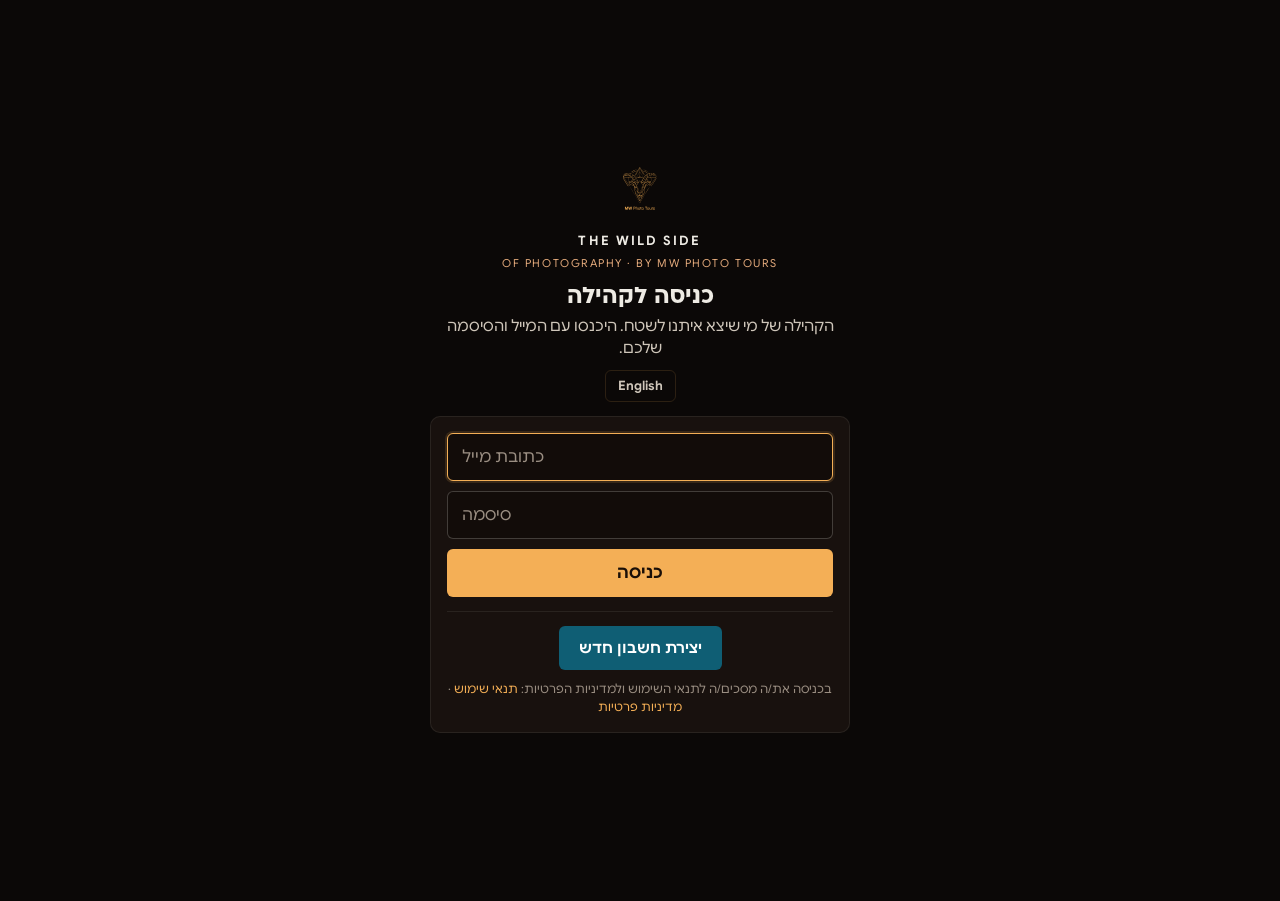
==== commit d08060a9: "Add files via upload" ====
--- a/index.html
+++ b/index.html
@@ -15,8 +15,8 @@
 <link rel="preload" href="./fonts/gs-regular.woff2" as="font" type="font/woff2" crossorigin>
 <style>html,body{margin:0}:root{padding-top:env(safe-area-inset-top,0px);padding-bottom:env(safe-area-inset-bottom,0px)}[hidden]{display:none!important}</style>
   <script src="./config.js"></script>
-  <script type="module" crossorigin src="./assets/index-0A_Eo2lu.js"></script>
-  <link rel="stylesheet" crossorigin href="./assets/index-vJTh_DnF.css">
+  <script type="module" crossorigin src="./assets/index-0tLqNgPP.js"></script>
+  <link rel="stylesheet" crossorigin href="./assets/index-BGBMaFnd.css">
 </head>
 <body>
 <div class="app" id="app">
@@ -25,6 +25,7 @@
   <aside class="aside" id="aside"></aside>
 </div>
 <nav class="tabbar" id="tabbar" aria-label="Main"></nav>
+<div class="appbar" id="appbar"></div>
 <div id="layer"></div>
 <input type="file" id="filePick" accept="image/*" class="sr" tabindex="-1" aria-hidden="true">
 </body>
--- a/assets/index-BGBMaFnd.css
+++ b/assets/index-BGBMaFnd.css
@@ -0,0 +1 @@
+@font-face{font-family:Google Sans;src:url(../fonts/gs-regular.woff2)format("woff2");font-weight:400;font-display:swap}@font-face{font-family:Google Sans;src:url(../fonts/gs-bold.woff2)format("woff2");font-weight:700;font-display:swap}@font-face{font-family:Ploni;src:url(../fonts/ploni-bold.woff2)format("woff2");font-weight:700;font-display:swap}:root{--lightningcss-light: ;--lightningcss-dark:initial;color-scheme:dark;--bg:#0b0807;--bg-2:#120c09;--surface:#18110e;--surface-2:#221915;--surface-3:#2c211b;--line:#f4af5624;--line-2:#eeebe414;--ink:#eeebe4;--ink-2:#cfc6ba;--muted:#9a8e82;--amber:#fc8b2b;--gold:#f4af56;--copper:#e4aa7c;--tan:#b9957b;--teal:#084355;--teal-2:#0f5e74;--heart:#fc8b2b;--primary:#f4af56;--primary-hover:#f8b962;--primary-soft:#f4af5624;--on-primary:#1a0f07;--ok:#0f5e74;--ok-hover:#137391;--danger:#ff9a7a;--good:#9fd9b3;--field-bg:#120c09;--field-line:#eeebe438;--topbar:#0b0807;--shadow:none;--logo:#f4af56;--chip-bg:#0f5e7459;--chip-ink:#bfe3ec;--chip-line:#0f5e74b3;--gold-soft:#f4af5614;--radius:12px;--font-body:"Google Sans",system-ui,-apple-system,"Segoe UI",Arial,sans-serif;--font-head:"Ploni","Google Sans",system-ui,Arial,sans-serif}html[data-theme=light]{--lightningcss-light:initial;--lightningcss-dark: ;color-scheme:light;--bg:#f4f1ec;--bg-2:#f4f1ec;--surface:#fff;--surface-2:#f1ece5;--surface-3:#e6ded4;--line:#b8720f38;--line-2:#1f171217;--ink:#1f1712;--ink-2:#4a3f37;--muted:#7a6e64;--amber:#e07a10;--gold:#b8720f;--copper:#9a5b2e;--tan:#d9c4b1;--heart:#e07a10;--primary:#f4af56;--primary-hover:#e9a043;--primary-soft:#fdf0dc;--on-primary:#1a0f07;--danger:#c5391a;--good:#1e8e3e;--field-bg:#fff;--field-line:#d6ccc1;--topbar:#fff;--shadow:0 1px 2px #00000014;--logo:#b06f14;--chip-bg:#e2f0f5;--chip-ink:#0b5a73;--chip-line:#bfdde8;--gold-soft:#fff4e3}*{box-sizing:border-box}html,body{height:100%}body{background:var(--bg);color:var(--ink);font-family:var(--font-body);-webkit-font-smoothing:antialiased;font-size:15px;line-height:1.5}body:before{content:none}button,input,textarea,select{font:inherit;color:inherit}button{cursor:pointer;background:0 0;border:0;padding:0}:focus-visible{outline:2px solid var(--primary);outline-offset:2px;border-radius:10px}img{max-width:100%;display:block}[hidden]{display:none!important}.sr{clip:rect(0 0 0 0);width:1px;height:1px;position:absolute;overflow:hidden}svg.i{fill:none;stroke:currentColor;stroke-width:1.7px;stroke-linecap:round;stroke-linejoin:round;flex:none;width:24px;height:24px}[dir=rtl] .flip{transform:scaleX(-1)}.app{z-index:1;grid-template-columns:1fr;max-width:1180px;min-height:100%;margin:0 auto;display:grid;position:relative}.rail,.aside{display:none}.main{width:100%;min-width:0;max-width:640px;margin-inline:auto;padding-block:0 110px;padding-inline:16px}@media (width>=980px){.app{grid-template-columns:240px minmax(0,620px) 300px;gap:28px;padding-inline:24px}.rail{top:env(safe-area-inset-top,0px);flex-direction:column;gap:6px;height:100vh;padding-block:22px;display:flex;position:sticky}.aside{top:env(safe-area-inset-top,0px);flex-direction:column;gap:16px;height:100vh;padding-block:22px;display:flex;position:sticky;overflow:auto}.main{padding-block:0 60px;padding-inline:0}.tabbar{display:none!important}.topbar .brand{display:none}}.topbar{top:env(safe-area-inset-top,0px);z-index:20;background:var(--topbar);-webkit-backdrop-filter:blur(10px);border-bottom:1px solid var(--line-2);align-items:center;gap:10px;margin-inline:-16px;padding-block:12px;padding-inline:16px;display:flex;position:sticky}@media (width>=980px){.topbar{margin-inline:0;padding-inline:4px}}.brand{color:var(--ink);align-items:center;gap:10px;display:flex}.logo{width:34px;height:33px;color:var(--logo);flex:none}.logo svg{width:100%;height:100%}.brand-name{flex-direction:column;line-height:1.05;display:flex}.brand-name b{font-family:var(--font-body);letter-spacing:.02em;font-size:15px;font-weight:700}.brand-name span{color:var(--muted);letter-spacing:.08em;text-transform:uppercase;font-size:11px}.topbar h1{font-family:var(--font-head);white-space:nowrap;color:var(--ink);margin:0;font-size:22px}.spacer{flex:1}.icon-btn{width:40px;height:40px;color:var(--ink-2);border-radius:50%;place-items:center;transition:background .2s,color .2s;display:grid;position:relative}.icon-btn:hover{background:var(--surface-2);color:var(--ink)}.dot{top:8px;background:var(--amber);width:8px;height:8px;box-shadow:0 0 0 2px var(--bg);border-radius:50%;position:absolute;inset-inline-end:8px}.lang{height:32px;color:var(--ink-2);border:1px solid var(--line);border-radius:999px;padding-inline:12px;font-size:13px;font-weight:700}.lang:hover{color:var(--ink);border-color:var(--primary)}.proto .long{display:none}@media (width>=460px){.proto .long{display:inline}.proto .short{display:none}}.proto{letter-spacing:.04em;color:var(--copper);border:1px dashed var(--line);white-space:nowrap;border-radius:999px;padding:3px 10px;font-size:11px}.rail .brand{padding:6px 10px 18px}.rail .logo{width:44px;height:42px}.nav-item{color:var(--ink-2);text-align:start;border-radius:14px;align-items:center;gap:14px;width:100%;padding:11px 14px;font-size:16px;transition:background .2s,color .2s;display:flex}.nav-item:hover{background:var(--surface);color:var(--ink)}.nav-item[aria-current=page]{color:var(--ink);background:var(--surface);font-weight:700}.nav-item[aria-current=page] svg{color:var(--gold)}.nav-item .badge{margin-inline-start:auto}.rail .create-btn{margin-top:14px}.btn-gold{height:44px;color:var(--ink);background:var(--surface);border:1px solid #f4af568c;border-radius:999px;justify-content:center;align-items:center;gap:8px;padding-inline:22px;font-weight:700;transition:transform .15s,background .2s;display:inline-flex}.btn-gold:hover{filter:brightness(.97)}.btn-gold:active{transform:scale(.98)}.btn-solid{height:42px;color:var(--on-primary);background:var(--primary);border-radius:999px;justify-content:center;align-items:center;gap:8px;padding-inline:20px;font-weight:700;display:inline-flex}.btn-solid:hover{background:var(--primary-hover)}.btn-solid:disabled{opacity:.4;cursor:not-allowed}.btn-ghost{height:38px;color:var(--ink-2);border-radius:999px;align-items:center;gap:8px;padding-inline:14px;display:inline-flex}.btn-ghost:hover{background:var(--surface-2);color:var(--ink)}.badge{background:var(--amber);color:#1a0f07;border-radius:999px;place-items:center;min-width:20px;height:20px;padding-inline:6px;font-size:11px;font-weight:700;display:inline-grid}.av{--s:40px;width:var(--s);height:var(--s);font-weight:700;font-size:calc(var(--s)*.38);color:#1a0f07;background:var(--tan);border-radius:50%;flex:none;place-items:center;display:grid;overflow:hidden}.av img{object-fit:cover;width:100%;height:100%}.verified{background:var(--gold);color:#1a0f07;vertical-align:-2px;border-radius:50%;place-items:center;width:16px;height:16px;margin-inline-start:4px;display:inline-grid}.verified svg{stroke-width:3px;width:11px;height:11px}.stories{scrollbar-width:none;gap:14px;margin-inline:-16px;padding-block:16px 12px;padding-inline:16px;display:flex;overflow-x:auto}.stories::-webkit-scrollbar{display:none}@media (width>=980px){.stories{margin-inline:0;padding-inline:2px}}.story{flex-direction:column;flex:none;align-items:center;gap:6px;width:72px;display:flex}.story .ring{background:var(--primary);border-radius:50%;padding:2.5px}.story.seen .ring{background:var(--surface-3)}.story .ring>.av{--s:62px;border:3px solid var(--bg)}.story span{color:var(--ink-2);text-overflow:ellipsis;white-space:nowrap;max-width:72px;font-size:12px;overflow:hidden}.story .plus{bottom:0;background:var(--primary);width:22px;height:22px;color:var(--on-primary);border:2px solid var(--bg);border-radius:50%;place-items:center;display:grid;position:absolute;inset-inline-end:0}.story .plus svg{stroke-width:3px;width:14px;height:14px}.composer{border-radius:var(--radius);background:var(--surface);border:1px solid var(--line-2);align-items:center;gap:12px;margin-bottom:18px;padding:14px;display:flex}.composer .fake{text-align:start;color:var(--muted);background:var(--bg-2);border:1px solid var(--line-2);border-radius:999px;flex:1;height:42px;padding-inline:16px}.composer .fake:hover{border-color:var(--line);color:var(--ink-2)}.feed{flex-direction:column;gap:18px;display:flex}.post{background:var(--surface);border:1px solid var(--line-2);border-radius:var(--radius);overflow:hidden}.post-h{align-items:center;gap:12px;padding:14px 14px 10px;display:flex}.post-h .who{flex:1;min-width:0}.post-h .name{font-size:15px;font-weight:700}.post-h .meta{color:var(--muted);flex-wrap:wrap;align-items:center;gap:6px;font-size:12.5px;display:flex}.chip{height:22px;color:var(--chip-ink);background:var(--chip-bg);border:1px solid var(--chip-line);border-radius:999px;align-items:center;padding-inline:9px;font-size:11.5px;font-weight:700;display:inline-flex}.post-text{white-space:pre-wrap;overflow-wrap:anywhere;color:var(--ink);margin:0;padding:0 16px 12px}.post-img{-webkit-user-select:none;user-select:none;background:#000;margin:0;position:relative}.post-img img{object-fit:cover;width:100%;max-height:640px}.burst{pointer-events:none;opacity:0;place-items:center;display:grid;position:absolute;inset:0}.burst svg{width:96px;height:96px;fill:var(--heart);stroke:none;filter:drop-shadow(0 6px 24px #00000080)}.burst.go{animation:.8s ease-out burst}@keyframes burst{0%{opacity:0;transform:scale(.4)}20%{opacity:1;transform:scale(1.1)}60%{opacity:1;transform:scale(1)}to{opacity:0;transform:scale(1)}}.post-actions{align-items:center;gap:4px;padding:8px 8px 4px;display:flex}.act{height:40px;color:var(--ink-2);font-variant-numeric:tabular-nums;border-radius:999px;align-items:center;gap:6px;padding-inline:10px;font-size:14px;display:inline-flex}.act:hover{background:var(--surface-2);color:var(--ink)}.act.on{color:var(--heart)}.act.on svg{fill:var(--heart);stroke:var(--heart)}.act.saved{color:var(--gold)}.act.saved svg{fill:var(--gold);stroke:var(--gold)}.act.pop svg{animation:.35s ease-out pop}@keyframes pop{50%{transform:scale(1.3)}}.liked-by{color:var(--muted);padding:0 16px 6px;font-size:13px}.comments{flex-direction:column;gap:10px;padding:4px 16px 14px;display:flex}.cmt{align-items:flex-start;gap:10px;display:flex}.cmt .av{--s:30px}.cmt .bubble{background:var(--surface-2);overflow-wrap:anywhere;border-radius:14px;min-width:0;padding:8px 12px;font-size:14px}.cmt .bubble b{font-size:13px;display:block}.cmt-more{color:var(--muted);text-align:start;padding-inline:2px;font-size:13px}.cmt-more:hover{color:var(--ink-2)}.cmt-form{align-items:center;gap:8px;display:flex}.cmt-form .av{--s:30px}.field{border:1px solid var(--line-2);background:var(--bg-2);border-radius:999px;outline:none;flex:1;min-width:0;height:40px;padding-inline:14px}.field:focus{border-color:var(--primary)}.send{width:40px;height:40px;color:var(--primary);border-radius:50%;place-items:center;display:grid}.send:disabled{color:var(--muted);opacity:.5}.tabbar{inset-inline:0;z-index:30;padding:8px 8px calc(8px + env(safe-area-inset-bottom,0px));background:var(--topbar);-webkit-backdrop-filter:blur(12px);border-top:1px solid var(--line-2);justify-content:space-around;align-items:center;display:flex;position:fixed;bottom:0}.tab{width:64px;color:var(--muted);flex-direction:column;align-items:center;gap:2px;padding-block:4px;font-size:10.5px;display:flex;position:relative}.tab[aria-current=page]{color:var(--ink)}.tab[aria-current=page] svg{color:var(--gold)}.tab .badge{top:-2px;min-width:17px;height:17px;font-size:10px;position:absolute;inset-inline-end:10px}.tab-create{width:52px;height:52px;color:var(--on-primary);background:var(--primary);box-shadow:0 0 0 4px var(--topbar);border-radius:50%;place-items:center;margin-top:-22px;display:grid}.tab-create svg{stroke-width:2.4px}.section-h{align-items:center;gap:10px;padding-block:18px 10px;display:flex}.section-h h2{font-family:var(--font-head);color:var(--ink);margin:0;font-size:24px}.search{background:var(--surface);border:1px solid var(--line-2);height:42px;color:var(--muted);border-radius:999px;align-items:center;gap:8px;margin-bottom:10px;padding-inline:14px;display:flex}.search input{background:0 0;border:0;outline:none;flex:1;min-width:0}.threads{flex-direction:column;display:flex}.thread-row{text-align:start;border-radius:14px;align-items:center;gap:12px;width:100%;padding:12px 8px;display:flex}.thread-row:hover{background:var(--surface)}.thread-row .av{--s:52px}.thread-row .t-main{flex:1;min-width:0}.thread-row .t-top{align-items:baseline;gap:8px;display:flex}.thread-row .t-name{white-space:nowrap;text-overflow:ellipsis;flex:1;min-width:0;font-weight:700;overflow:hidden}.thread-row .t-time{color:var(--muted);flex:none;font-size:12px}.thread-row .t-last{color:var(--muted);white-space:nowrap;text-overflow:ellipsis;font-size:13.5px;overflow:hidden}.thread-row.unread .t-last{color:var(--ink);font-weight:700}.group-av{background:var(--teal);color:#fff}.group-av svg{width:24px;height:24px}.chat{flex-direction:column;min-height:calc(100vh - 70px);display:flex}.chat-h{top:env(safe-area-inset-top,0px);z-index:10;background:var(--topbar);-webkit-backdrop-filter:blur(10px);border-bottom:1px solid var(--line-2);align-items:center;gap:10px;margin-inline:-16px;padding-block:10px;padding-inline:8px 16px;display:flex;position:sticky}@media (width>=980px){.chat-h{margin-inline:0}}.chat-h .av{--s:40px}.chat-h .sub{color:var(--muted);font-size:12px}.msgs{flex-direction:column;flex:1;gap:6px;padding-block:18px;display:flex}.day{color:var(--muted);background:var(--surface);border-radius:999px;align-self:center;margin-block:6px;padding:3px 10px;font-size:11.5px}.msg{align-items:flex-end;gap:8px;max-width:84%;display:flex}.msg .av{--s:28px}.msg .b{background:var(--surface-2);overflow-wrap:anywhere;white-space:pre-wrap;border-radius:18px;padding:9px 13px;font-size:14.5px}.msg .b small{color:var(--copper);margin-bottom:1px;font-size:11.5px;font-weight:700;display:block}.msg .b img{object-fit:cover;border-radius:12px;max-height:280px;margin-block:4px}.msg.me{flex-direction:row-reverse;align-self:flex-end}.typing .b{gap:4px;padding:13px 14px;display:flex}.typing i{background:var(--muted);border-radius:50%;width:6px;height:6px;animation:1.2s infinite blink}.typing i:nth-child(2){animation-delay:.2s}.typing i:nth-child(3){animation-delay:.4s}@keyframes blink{0%,80%,to{opacity:.25}40%{opacity:1}}.chat-form{bottom:env(safe-area-inset-bottom,0px);background:var(--bg);align-items:center;gap:8px;padding-block:10px;display:flex;position:sticky}.notes{flex-direction:column;gap:2px;display:flex}.note{border-radius:14px;align-items:center;gap:12px;padding:12px 8px;display:flex}.note:hover{background:var(--surface)}.note .av{--s:44px}.note p{flex:1;min-width:0;margin:0;font-size:14.5px}.note p span{color:var(--muted);font-size:12.5px;display:block}.note .thumb{object-fit:cover;border-radius:10px;flex:none;width:46px;height:46px}.note-group{color:var(--muted);letter-spacing:.06em;text-transform:uppercase;padding:14px 8px 6px;font-size:12px}.cover{background:var(--cover) center/cover,var(--surface-3);height:150px;margin-inline:-16px}@media (width>=980px){.cover{border-radius:0 0 var(--radius) var(--radius);margin-inline:0}}.prof{text-align:center;flex-direction:column;align-items:center;gap:8px;margin-top:-56px;display:flex}.prof .av{--s:104px;border:4px solid var(--bg);font-size:38px}.name-input{font-family:var(--font-head);text-align:center;max-width:100%;color:var(--ink);background:0 0;border:1px solid #0000;border-radius:12px;outline:none;padding:2px 10px;font-size:24px}.name-input:hover{border-color:var(--line-2)}.name-input:focus{border-color:var(--primary);background:var(--surface)}.prof .bio{color:var(--muted);max-width:40ch;font-size:14px}.stats{grid-template-columns:repeat(3,1fr);gap:8px;width:100%;max-width:380px;margin-block:10px;display:grid}.stat{background:var(--surface);border:1px solid var(--line-2);border-radius:14px;padding:10px}.stat b{font-variant-numeric:tabular-nums;font-size:20px;display:block}.stat span{color:var(--muted);font-size:12px}.trips{flex-wrap:wrap;justify-content:center;gap:8px;display:flex}.seg{background:var(--surface);border:1px solid var(--line-2);border-radius:999px;gap:4px;width:max-content;margin:18px auto 12px;padding:4px;display:flex}.seg button{height:34px;color:var(--muted);border-radius:999px;padding-inline:16px;font-size:14px}.seg button[aria-pressed=true]{background:var(--surface-3);color:var(--ink);font-weight:700}.grid{grid-template-columns:repeat(3,1fr);gap:4px;display:grid}.grid button{aspect-ratio:1;background:var(--surface-2);border-radius:6px;max-width:100%;position:relative;overflow:hidden}.grid img{object-fit:cover;width:100%;height:100%}.grid .txt{color:var(--ink-2);text-align:start;background:var(--surface-2);padding:8px;font-size:11.5px;position:absolute;inset:0;overflow:hidden}.empty{text-align:center;color:var(--muted);flex-direction:column;align-items:center;gap:14px;padding:36px 16px;display:flex}.empty svg{width:40px;height:40px;color:var(--tan)}.card{background:var(--surface);border:1px solid var(--line-2);border-radius:var(--radius);padding:16px}.card h3{letter-spacing:.08em;text-transform:uppercase;color:var(--copper);margin:0 0 10px;font-size:13px}.live{color:#fff;box-shadow:none;background:#0e3a47;position:relative;overflow:hidden}.live .pill{letter-spacing:.06em;color:#1a0f07;background:var(--gold);border-radius:999px;align-items:center;gap:6px;padding:3px 9px;font-size:11px;font-weight:700;display:inline-flex}.live .pill i{background:#7a1d0a;border-radius:50%;width:6px;height:6px;animation:1.4s infinite blink}.live p{margin:10px 0 14px;font-size:15px}.live .btn-gold{color:#eeebe4;background:#10333d;border:1px solid #f4af56;width:100%;height:38px;font-size:14px}.member{align-items:center;gap:10px;padding-block:7px;display:flex}.member .av{--s:36px}.member div{flex:1;min-width:0;font-size:14px}.member span{color:var(--muted);font-size:12px;display:block}.follow{height:30px;color:var(--gold);border:1px solid var(--line);border-radius:999px;padding-inline:12px;font-size:12.5px;font-weight:700}.follow[aria-pressed=true]{color:var(--muted);border-color:var(--line-2)}.fine{color:var(--muted);padding-inline:4px;font-size:12px}.scrim{z-index:50;background:#0009;justify-content:center;align-items:flex-end;animation:.2s fade;display:flex;position:fixed;inset:0}@media (width>=700px){.scrim{align-items:center}}@keyframes fade{0%{opacity:0}}.sheet{background:var(--surface);border:1px solid var(--line);width:100%;max-width:560px;max-height:92vh;padding:16px 16px calc(18px + env(safe-area-inset-bottom,0px));border-radius:22px 22px 0 0;animation:.25s ease-out up;overflow:auto}@media (width>=700px){.sheet{border-radius:22px}}@keyframes up{0%{opacity:.4;transform:translateY(30px)}}.sheet-h{align-items:center;gap:8px;margin-bottom:12px;display:flex}.sheet-h h3{font-family:var(--font-head);flex:1;margin:0;font-size:20px}.kind{gap:6px;margin-bottom:12px;display:flex}.kind button{border:1px solid var(--line-2);height:40px;color:var(--muted);border-radius:12px;flex:1;font-weight:700}.kind button[aria-pressed=true]{color:var(--ink);background:var(--primary-soft);border-color:#f4af568c}.ta{resize:vertical;border:1px solid var(--line-2);background:var(--bg-2);border-radius:14px;outline:none;width:100%;min-height:110px;padding:12px 14px}.ta:focus{border-color:var(--primary)}.pick{border:1.5px dashed var(--line);height:120px;color:var(--muted);border-radius:14px;justify-content:center;align-items:center;gap:10px;width:100%;margin-block:12px;display:flex}.pick:hover{color:var(--ink-2);border-color:var(--primary)}.preview{margin-block:12px;position:relative}.preview img{object-fit:cover;border-radius:14px;width:100%;max-height:360px}.preview .x{top:8px;background:#0009;border-radius:50%;place-items:center;width:34px;height:34px;display:grid;position:absolute;inset-inline-end:8px}.row{flex-wrap:wrap;align-items:center;gap:10px;display:flex}.select{border:1px solid var(--line-2);background:var(--bg-2);border-radius:999px;flex:1;min-width:160px;height:40px;padding-inline:12px}.label{color:var(--muted);margin-block:4px 6px;font-size:12.5px}.sv{z-index:60;background:#000;justify-content:center;animation:.2s fade;display:flex;position:fixed;inset:0}.sv-inner{flex-direction:column;width:100%;max-width:480px;height:100%;display:flex;position:relative}.sv-bars{top:calc(10px + env(safe-area-inset-top,0px));z-index:3;gap:4px;display:flex;position:absolute;inset-inline:10px}.sv-bars div{background:#ffffff4d;border-radius:3px;flex:1;height:3px;overflow:hidden}.sv-bars div i{background:#fff;width:0;height:100%;display:block}.sv-h{top:calc(22px + env(safe-area-inset-top,0px));z-index:3;color:#fff;text-shadow:0 1px 6px #0009;align-items:center;gap:10px;display:flex;position:absolute;inset-inline:12px}.sv-h .av{--s:34px}.sv-h small{opacity:.75}.sv-img{flex:1;place-items:center;display:grid;overflow:hidden}.sv-img img,.sv-img video{object-fit:cover;width:100%;height:100%}.sv-cap{bottom:calc(84px + env(safe-area-inset-bottom,0px));z-index:3;color:#fff;text-shadow:0 2px 12px #000c;text-align:center;font-size:17px;font-weight:700;position:absolute;inset-inline:16px}.sv-tap{z-index:2;width:40%;position:absolute;top:70px;bottom:80px}.sv-prev{inset-inline-start:0}.sv-next{inset-inline-end:0}.sv-reply{bottom:calc(16px + env(safe-area-inset-bottom,0px));z-index:3;gap:8px;display:flex;position:absolute;inset-inline:12px}.sv-reply .field{color:#fff;background:#00000059;border-color:#ffffff59}.sv-reply .field::placeholder{color:#ffffffb3}.sv-close{color:#fff;margin-inline-start:auto}.sv .act{color:#fff}.toast{bottom:calc(96px + env(safe-area-inset-bottom,0px));z-index:70;background:var(--ink);width:max-content;max-width:calc(100% - 32px);color:var(--surface);border-radius:999px;margin-inline:auto;padding:10px 16px;font-size:14px;font-weight:700;animation:.25s ease-out up;position:fixed;inset-inline:0;box-shadow:0 10px 30px #0006}@media (width>=980px){.toast{bottom:28px}}.av.mw{color:var(--gold);padding:calc(var(--s)*.16);background:#0f4a5c}.av.mw svg{width:100%;height:100%}.av.expert{padding:calc(var(--s)*.12) calc(var(--s)*.14) calc(var(--s)*.1);grid-template-rows:1fr auto;gap:0;container-type:size}.av.expert .exp-logo{place-items:center;width:100%;height:100%;min-height:0;display:grid}.av.expert .exp-tag{font-size:calc(var(--s)*.15);letter-spacing:.04em;color:var(--gold);white-space:nowrap;font-weight:700;line-height:1.1}@container (width<=39px){.av.expert .exp-tag{display:none}}.wordmark{flex-direction:column;min-width:0;line-height:1.05;display:flex}.wordmark b{font-family:var(--font-body);letter-spacing:.14em;text-transform:uppercase;white-space:nowrap;color:var(--ink);font-size:16px;font-weight:700}.wordmark span{color:var(--copper);letter-spacing:.06em;white-space:nowrap;text-overflow:ellipsis;font-size:10.5px;overflow:hidden}.banner{background:var(--primary-soft);border:1px solid var(--chip-line);color:var(--ink);border-radius:14px;align-items:flex-start;gap:10px;margin-block:12px;padding:12px 14px;font-size:13.5px;display:flex}.banner.warn{background:var(--gold-soft);color:var(--ink);border-color:#e07a1059}.gate{place-items:center;min-height:100vh;padding-block:40px;display:grid}.reg{flex-direction:column;gap:16px;width:100%;max-width:520px;margin-inline:auto;display:flex}.reg-hero{text-align:center;flex-direction:column;align-items:center;gap:8px;padding-block:8px 6px;display:flex}.reg-hero .logo{width:84px;height:80px}.reg-hero h1{font-family:var(--font-head);text-wrap:balance;color:var(--ink);margin:0;font-size:30px;line-height:1.15}.reg-hero .sub{letter-spacing:.14em;text-transform:uppercase;color:var(--copper);font-size:12px}.reg-hero p{color:var(--ink-2);max-width:42ch;margin:0}.reg-card{background:var(--surface);border:1px solid var(--line-2);border-radius:var(--radius);flex-direction:column;gap:14px;padding:18px;display:flex}.reg-card label.lbl{color:var(--ink-2);margin-bottom:6px;font-size:13px;font-weight:700;display:block}.reg-card .field{border-radius:12px;width:100%;height:46px}.reg-card .ta{min-height:84px}.photo-row{align-items:center;gap:14px;display:flex}.photo-row .av{--s:72px}.photo-row .hint{color:var(--muted);font-size:12.5px}.chips{flex-wrap:wrap;gap:8px;display:flex}.chips button{border:1px solid var(--line-2);height:34px;color:var(--ink-2);border-radius:999px;padding-inline:14px;font-size:13.5px}.chips button[aria-pressed=true]{background:var(--primary-soft);color:var(--ink);border-color:#f4af5699;font-weight:700}.rules{color:var(--ink-2);background:var(--bg-2);border-radius:12px;flex-direction:column;gap:6px;margin:0;padding:12px 14px;font-size:13.5px;display:flex}.rules li{margin-inline-start:18px}.check{cursor:pointer;align-items:flex-start;gap:10px;font-size:14px;display:flex}.check input{width:20px;height:20px;accent-color:var(--primary);flex:none;margin-top:1px}.err{color:var(--danger);min-height:1em;font-size:13px}.reg .btn-solid{width:100%;height:50px;font-size:16px}.menu-list{flex-direction:column;gap:4px;display:flex}.menu-list button{text-align:start;border-radius:12px;align-items:center;gap:10px;height:48px;padding-inline:14px;display:flex}.menu-list button:hover{background:var(--surface-2)}.menu-list .danger{color:var(--danger)}.member .msg-btn{height:30px;color:var(--gold);border:1px solid var(--line);border-radius:999px;padding-inline:12px;font-size:12.5px;font-weight:700}.bio-line{color:var(--muted);white-space:nowrap;text-overflow:ellipsis;font-size:12px;overflow:hidden}.loading{color:var(--muted);flex-direction:column;align-items:center;gap:14px;display:flex}.loading .logo{width:64px;height:62px;animation:2s ease-in-out infinite breathe}@keyframes breathe{50%{opacity:.45}}@media (width>=980px){.mobile-only{display:none!important}}.entries{grid-template-columns:repeat(auto-fill,minmax(min(100%,260px),1fr));gap:14px;display:grid}.entry{background:var(--surface);border:1px solid var(--line-2);border-radius:var(--radius);flex-direction:column;display:flex;overflow:hidden}.entry img{aspect-ratio:4/3;object-fit:cover;background:#000;width:100%}.entry-b{align-items:center;gap:10px;padding:12px 14px;display:flex}.entry-b b{white-space:nowrap;text-overflow:ellipsis;font-size:14.5px;display:block;overflow:hidden}.entry-b span{color:var(--muted);white-space:nowrap;text-overflow:ellipsis;font-size:12.5px;display:block;overflow:hidden}.entry-b>svg{color:var(--gold)}.vote{border:1px solid var(--line);height:36px;color:var(--gold);white-space:nowrap;border-radius:999px;align-items:center;gap:6px;padding-inline:12px;font-size:13px;font-weight:700;display:inline-flex}.vote svg{width:18px;height:18px}.vote.on{background:var(--primary);color:var(--on-primary);border-color:#0000}.vote.on svg{fill:var(--on-primary)}.votes{color:var(--gold);font-variant-numeric:tabular-nums;align-items:center;gap:4px;font-weight:700;display:inline-flex}.votes svg{width:18px;height:18px;fill:var(--gold)}.coach-log{flex-direction:column;gap:8px;max-height:min(56vh,520px);padding-block:4px 10px;display:flex;overflow-y:auto}.coach-log .msg{max-width:92%}.b.ai{white-space:pre-wrap;line-height:1.55}.coach-form{background:0 0;padding-block:6px;position:static}.typing-inline{vertical-align:middle;gap:3px;display:inline-flex}.typing-inline i{background:var(--muted);border-radius:50%;width:5px;height:5px;animation:1.2s infinite blink}.typing-inline i:nth-child(2){animation-delay:.2s}.typing-inline i:nth-child(3){animation-delay:.4s}.lessons{flex-direction:column;gap:10px;padding-bottom:24px;display:flex}.lesson{background:var(--surface);border:1px solid var(--line-2);border-radius:14px;padding:4px 16px}.lesson summary{cursor:pointer;padding-block:12px;font-weight:700;list-style-position:inside}.lesson p{color:var(--ink-2);margin:0 0 14px}.msg .b small.time{opacity:.6;color:inherit;margin-top:2px;font-size:10.5px;font-weight:400;display:block}@media (width<=459px){.topbar .proto{display:none}}.topbar h1{text-overflow:ellipsis;min-width:0;overflow:hidden}.topbar{gap:6px}.ai-badge{letter-spacing:.06em;color:#fff;background:var(--teal);vertical-align:2px;border:0;border-radius:5px;place-items:center;height:16px;margin-inline-start:5px;padding-inline:5px;font-size:9.5px;font-weight:700;display:inline-grid}.src-links{flex-direction:column;gap:6px;padding:12px 16px 4px;display:flex}.src-links a{color:var(--gold);overflow-wrap:anywhere;font-size:13px;text-decoration:none}.src-links a:hover{text-decoration:underline}.icon-av{place-items:center;display:grid}.icon-av svg.i{width:62%;height:62%;color:var(--gold);stroke-width:1.6px}.newscard{aspect-ratio:2;isolation:isolate;flex-direction:column;justify-content:flex-end;gap:6px;max-width:100%;padding:18px 20px;display:flex;position:relative;overflow:hidden}.newscard:before{content:none}.newscard .nc-icon{top:16px;background:#00000040;border:1px solid #f4af5659;border-radius:50%;place-items:center;width:54px;height:54px;display:grid;position:absolute;inset-inline-end:18px}.newscard .nc-icon svg.i{width:28px;height:28px;color:var(--gold)}.newscard .nc-kind{letter-spacing:.14em;text-transform:uppercase;color:var(--copper);font-size:11px}.newscard .nc-head{font-family:var(--font-head);text-wrap:balance;color:#f7f5f1;max-width:88%;font-size:clamp(19px,4.6vw,26px);line-height:1.2}.newscard.k-news{background:#0b3440}.newscard.k-field{background:#1c3a4d}.newscard.k-israel{background:#3b2a12}.newscard.k-gear{background:#2a2622}.newscard.k-contests{background:#4a2a0c}.newscard.k-editing{background:#27213a}.newscard.k-travel{background:#40200f}.expert-intro{text-align:center;flex-direction:column;align-items:center;gap:8px;padding:24px 8px;display:flex}.expert-intro p{color:var(--ink-2);max-width:40ch;margin:0}.expert-intro .chips{justify-content:center;margin-top:8px}@media (prefers-reduced-motion:reduce){*,:before,:after{transition:none!important;animation:none!important}}.login-card .field{border-radius:12px;width:100%;height:50px;font-size:16px}.login-card .code{letter-spacing:.4em;text-align:center;font-variant-numeric:tabular-nums}.login-note{color:var(--muted);text-align:center;margin:0;font-size:13px}.link-btn{color:var(--gold);align-self:center;font-size:14px}.products{grid-template-columns:repeat(auto-fill,minmax(min(100%,220px),1fr));gap:14px;margin-bottom:6px;display:grid}.product{text-align:start;background:var(--surface);border:1px solid var(--line-2);border-radius:var(--radius);flex-direction:column;transition:border-color .2s,transform .15s;display:flex;overflow:hidden}.product:hover{border-color:var(--line);transform:translateY(-1px)}.pr-cover{aspect-ratio:16/10;background:#000;display:block;position:relative}.pr-cover img{object-fit:cover;width:100%;height:100%}.pr-cover:after{content:"";background:#0000004d;position:absolute;inset:0}.pr-type{z-index:1;bottom:10px;color:#fff;align-items:center;gap:6px;font-size:12px;font-weight:700;display:inline-flex;position:absolute;inset-inline-start:12px}.pr-type svg.i{width:16px;height:16px}.pr-play{z-index:1;width:52px;height:52px;color:var(--gold);background:#00000073;border:1px solid #f4af5699;border-radius:50%;place-items:center;display:grid;position:absolute;top:50%;left:50%;transform:translate(-50%,-50%)}.pr-play svg.i{fill:var(--gold);stroke:none}.pr-b{flex-direction:column;gap:6px;padding:12px 14px 14px;display:flex}.pr-b b{font-size:15px;line-height:1.35}.pr-price{color:var(--gold);font-variant-numeric:tabular-nums;align-items:center;gap:4px;font-weight:700;display:inline-flex}.pr-price.owned{color:var(--good)}.pr-price svg.i{width:16px;height:16px}.pr-hero img{aspect-ratio:16/9;object-fit:cover;border-radius:14px;width:100%}.pr-video{background:#000;border-radius:14px;width:100%;max-height:60vh}.pr-thumb{border-radius:10px;flex:none;width:96px;height:60px;overflow:hidden}.pr-thumb img{object-fit:cover;width:100%;height:100%}.admin-box{border:1px dashed var(--line);border-radius:14px;flex-direction:column;gap:10px;margin-top:16px;padding:14px;display:flex}.hub{grid-template-columns:repeat(auto-fill,minmax(min(100%,260px),1fr));gap:14px;margin-top:16px;display:grid}.hub-card{border-radius:var(--radius);text-align:start;color:#fff;isolation:isolate;background:var(--img) center/cover;border:1px solid var(--line-2);flex-direction:column;justify-content:flex-end;gap:4px;min-height:150px;padding:16px;display:flex;position:relative;overflow:hidden;box-shadow:inset 0 0 0 999px #00000073}.hub-card b{font-family:var(--font-head);font-size:21px}.hub-card span{color:#e8dfd6;font-size:13px}.hub-icon{top:14px;width:40px;height:40px;color:var(--gold);background:#00000059;border:1px solid #f4af5673;border-radius:50%;place-items:center;display:grid;position:absolute;inset-inline-end:14px}.trip-list{flex-direction:column;gap:10px;display:flex}.trip-row{text-align:start;background:var(--surface);border:1px solid var(--line-2);border-radius:16px;align-items:center;gap:12px;padding:10px;display:flex}.trip-cover{border-radius:12px;flex:none;width:74px;height:74px;overflow:hidden}.trip-cover img{object-fit:cover;width:100%;height:100%}.trip-b{flex-direction:column;align-items:flex-start;gap:4px;min-width:0;display:flex}.trip-b span{color:var(--muted);font-size:13px}.trip-hero{color:#fff;background:var(--img) center/cover;flex-direction:column;justify-content:space-between;min-height:210px;margin-inline:-16px;padding:12px 16px 18px;display:flex;box-shadow:inset 0 0 0 999px #0006}@media (width>=980px){.trip-hero{border-radius:0 0 var(--radius) var(--radius);margin-inline:0}}.trip-hero h1{font-family:var(--font-head);margin:0;font-size:30px}.trip-hero p{color:#e8dfd6;margin:4px 0 0;font-size:14px}.av-row{flex-wrap:wrap;gap:6px;display:flex}.listing.is-sold{opacity:.6}.issues{grid-template-columns:repeat(auto-fill,minmax(150px,1fr));gap:14px;margin-top:14px;display:grid}.issue{color:var(--ink);flex-direction:column;gap:6px;text-decoration:none;display:flex}.issue img{aspect-ratio:3/4;object-fit:cover;border:1px solid var(--line-2);border-radius:10px;width:100%}.issue span{color:var(--gold);font-size:12.5px}.cmt{position:relative}.cmt-x{width:28px;height:28px;color:var(--muted);border-radius:50%;flex:none;align-self:center;place-items:center;display:grid}.cmt-x:hover{background:var(--surface-2);color:var(--ink)}.cmt-x svg.i{width:15px;height:15px}.msg-x{vertical-align:middle;opacity:.6;color:inherit;place-items:center;margin-inline-start:6px;display:inline-grid}.msg-x svg.i{width:13px;height:13px}.settings{flex-direction:column;gap:6px;display:flex}.set-row{border-bottom:1px solid var(--line-2);justify-content:space-between;align-items:center;gap:10px;padding-block:8px;display:flex}.danger-text{color:var(--danger)}.danger-bg{color:#fff;background:var(--danger)!important}.legal{white-space:pre-wrap;color:var(--ink-2);font-size:14.5px;line-height:1.65}.adm{margin-top:16px}.adm-item{border-bottom:1px solid var(--line-2);flex-direction:column;gap:8px;padding-block:12px;display:flex}.adm-item p{color:var(--ink-2);margin:4px 0 0;font-size:14px}.crit-imgs{flex-wrap:wrap;gap:8px;margin-block:8px;display:flex}.crit-imgs img{object-fit:cover;border-radius:10px;width:80px;height:80px}.coupon-row .field{flex:1}.post-img video{background:#000;width:100%;max-height:640px;display:block}.lib-list{gap:10px;margin-top:10px;display:grid}.lib-row{grid-template-columns:84px 1fr;align-items:start;gap:10px;display:grid}.lib-row>img{object-fit:cover;border-radius:10px;width:84px;height:64px}.lib-fields{gap:6px;min-width:0;display:grid}.lib-fields .field{border-radius:10px;width:100%;height:38px}.lib-fields .row{flex-wrap:wrap}.lib-grid{grid-template-columns:repeat(auto-fill,minmax(140px,1fr));gap:8px;display:grid}.lib-cell{text-align:start;color:var(--ink-2);gap:4px;font-size:12px;display:grid}.lib-cell img{aspect-ratio:4/3;object-fit:cover;border-radius:10px;width:100%}.link-card{border:1px solid var(--line);background:var(--bg-2);color:inherit;border-radius:14px;margin:0 14px 10px;text-decoration:none;display:block;overflow:hidden}.post>.link-card:first-of-type{margin-top:2px}.link-card .lc-img{aspect-ratio:1.91;object-fit:cover;background:#000;width:100%;display:block}.lc-body{gap:3px;padding:10px 12px;display:grid}.lc-site{color:var(--ink-2);text-transform:lowercase;text-align:start;direction:ltr;font-size:12px}.lc-title{color:var(--ink);font-size:15px;line-height:1.35}.ai-box{border:1px solid var(--line);background:var(--gold-soft);border-radius:14px;gap:8px;margin:10px 0;padding:12px;display:grid}.ai-box b{color:var(--gold);align-items:center;gap:6px;display:flex}.ai-box b svg{width:16px;height:16px}.ai-box p{color:var(--ink-2);margin:0;font-size:13.5px}.ai-box .row{flex-wrap:wrap;gap:8px}.ai-opt{text-align:start;border:1px solid var(--line);background:var(--bg-2);color:var(--ink);font:inherit;cursor:pointer;border-radius:12px;gap:4px;padding:10px 12px;display:grid}.ai-opt b{color:var(--gold);font-size:12px}.ai-opt span{white-space:pre-wrap;font-size:14px;line-height:1.45}.ai-opt:hover,.ai-opt:focus-visible{border-color:var(--gold)}.ai-reopen{color:var(--gold);cursor:pointer;background:0 0;border:0;align-items:center;gap:6px;margin-top:8px;font-size:13px;display:inline-flex}.ai-reopen svg{width:15px;height:15px}.ai-dot{background:var(--gold);border-radius:50%;width:10px;height:10px;margin-inline-end:8px;animation:1s ease-in-out infinite aiPulse;display:inline-block}@keyframes aiPulse{50%{opacity:.25}}.chat-card{gap:8px;display:grid;position:relative}.cc-h{justify-content:space-between;align-items:center;gap:8px;display:flex}.cc-h h3{align-items:center;gap:6px;margin:0;display:flex}.cc-h h3 svg{width:18px;height:18px;color:var(--gold)}.chip.gold{background:var(--gold);color:#1a0f07;border-color:#0000}.cc-msg{align-items:flex-start;gap:8px;display:flex}.cc-msg p{color:var(--ink-2);-webkit-line-clamp:2;-webkit-box-orient:vertical;margin:0;font-size:13.5px;line-height:1.4;display:-webkit-box;overflow:hidden}.cc-msg b{color:var(--ink)}.chat-card .btn-gold{justify-self:start}.cc-ago{inset-inline-end:16px;color:var(--ink-2);font-size:12px;position:absolute;bottom:22px}.exp-row{grid-template-columns:repeat(auto-fill,minmax(64px,1fr));gap:8px;display:grid}.exp-row button{color:var(--ink-2);text-align:center;justify-items:center;gap:4px;font-size:11px;display:grid}.mobile-chat{margin:0 0 14px}@media (width>=980px){.mobile-chat{display:none}}.preview{position:relative}.ed-open{inset-inline-start:10px;color:#fff;font:inherit;-webkit-backdrop-filter:blur(6px);backdrop-filter:blur(6px);cursor:pointer;background:#0b0807b8;border:1px solid #eeebe440;border-radius:999px;align-items:center;gap:6px;padding:8px 14px;font-size:14px;font-weight:700;display:inline-flex;position:absolute;bottom:10px}.ed-open svg{width:16px;height:16px}.ed{z-index:60;padding:env(safe-area-inset-top,0) 0 env(safe-area-inset-bottom,0);background:#050403;grid-template-rows:auto 1fr auto auto auto;display:grid;position:fixed;inset:0}.ed-h{justify-content:space-between;align-items:center;gap:10px;padding:10px 14px;display:flex}.ed-h b{font-size:16px}.ed-stage{place-items:center;min-height:0;padding:8px;display:grid;overflow:hidden}.ed-stage canvas{touch-action:none;border-radius:6px;max-width:100%;max-height:100%;box-shadow:0 10px 40px #00000080}.ed-hint{text-align:center;color:var(--ink-2);margin:0;font-size:12.5px}.ed-tools{min-height:118px;padding:10px 14px}.ed-filters{scrollbar-width:none;gap:10px;padding-bottom:4px;display:flex;overflow-x:auto}.ed-filters button{color:var(--ink-2);cursor:pointer;background:0 0;border:0;flex:none;justify-items:center;gap:5px;font-size:12px;display:grid}.ed-filters img{object-fit:cover;border:2px solid #0000;border-radius:10px;width:68px;height:68px}.ed-filters [aria-pressed=true]{color:var(--gold)}.ed-filters [aria-pressed=true] img{border-color:var(--gold)}.ed-sliders{gap:8px;max-height:34vh;display:grid;overflow:auto}.ed-sliders label,.ed-crop label{color:var(--ink-2);gap:2px;font-size:13px;display:grid}.ed-sliders label span,.ed-crop label span{justify-content:space-between;display:flex}.ed-sliders input,.ed-crop input{width:100%;accent-color:var(--gold);direction:ltr}.ed-sliders .btn-ghost{justify-self:start}.ed-crop{gap:12px;display:grid}.ed-crop .chips{flex-wrap:wrap;gap:8px;display:flex}.ed-crop .chips button{align-items:center;gap:6px;display:inline-flex}.ed-crop .chips svg{width:15px;height:15px}.ed-tabs{border-top:1px solid var(--line-2);justify-content:center;gap:4px;padding:8px 14px 12px;display:flex}.ed-tabs button{max-width:160px;color:var(--ink-2);font:inherit;cursor:pointer;background:0 0;border:0;border-radius:10px;flex:1;padding:10px;font-weight:700}.ed-tabs [aria-selected=true]{color:var(--gold);background:#f4af561a}.sv,.ed,.newscard,.live,.hub-card,.trip-hero{--ink:#f2f2f2;--ink-2:#d5d7db;--muted:#b0b3b8;--gold:#f4af56;--copper:#e4aa7c;--surface:#242526;--surface-2:#3a3b3c;--surface-3:#4e4f50;--line:#ffffff29;--line-2:#ffffff17;color:var(--ink)}body{background:var(--bg)}.post,.composer,.card,.reg-card{background:var(--surface);border-radius:var(--radius);box-shadow:var(--shadow);border:0}.feed{gap:16px}.post-actions{border-top:1px solid var(--line-2);margin:0 12px;padding:4px 0}.act{border-radius:6px}.composer .fake{background:var(--surface-2);border:0;border-radius:999px}.composer .fake:hover{background:var(--surface-3)}.cmt .bubble{border-radius:16px}.card h3{font-size:16px}.btn-gold,.btn-solid,.btn-ghost{border-radius:6px}.btn-ghost:hover{background:var(--surface-2)}.lang{border-color:var(--line);border-radius:6px}.chips button{border-color:var(--line);background:var(--surface);border-radius:999px}.chips button:hover{background:var(--surface-2)}.field,.ta,.search{background:var(--field-bg);border:1px solid var(--field-line);color:var(--ink);border-radius:6px}.cmt-form .field,.chat-form .field{background:var(--surface-2);border-color:#0000;border-radius:999px}.field::placeholder,.ta::placeholder{color:var(--muted)}.reg-card .field{border-radius:6px;height:44px}.reg-card .ta{border-radius:6px}.topbar{background:var(--topbar);box-shadow:0 1px 0 var(--line-2);border-bottom:0}.topbar h1{color:var(--ink)}.tabbar{background:var(--topbar);border-top:1px solid var(--line-2)}.tab-create{box-shadow:0 0 0 4px var(--topbar)}.nav-item{border-radius:8px;padding:9px 12px;font-size:15px}.nav-item:hover{background:var(--surface)}.nav-item[aria-current=page]{background:var(--surface);box-shadow:var(--shadow);color:var(--ink)}.me-row{color:var(--ink);font-weight:700}.me-row .av{--s:32px}.rail-sep{background:var(--line);height:1px;margin:8px 12px}.theme-item,.logout-item{color:var(--ink-2)}.logout-item{margin-top:0}.rail .create-btn{background:var(--primary);color:var(--on-primary)}.rail .create-btn:hover{background:var(--primary-hover);filter:none}.wordmark b{color:var(--ink)}.wordmark span{color:var(--muted)}.msg .b{background:var(--surface-2);color:var(--ink)}.msg.me .b{background:var(--primary);color:var(--on-primary)}.chat-h{background:var(--topbar)}.login-gate{z-index:40;background:var(--bg);place-items:center;min-height:100vh;padding:28px 16px;display:grid;position:fixed;inset:0;overflow-y:auto}.login-wrap{flex-direction:column;align-items:stretch;gap:14px;width:100%;max-width:420px;display:flex}.login-brand{text-align:center;flex-direction:column;align-items:center;gap:4px;display:flex}.login-brand .logo{width:64px;height:60px;animation:none}.login-brand .wm{letter-spacing:.16em;text-transform:uppercase;color:var(--ink);font-size:13px;font-weight:700}.login-brand .sub{letter-spacing:.14em;text-transform:uppercase;color:var(--copper);font-size:11px}.login-brand h1{font-family:var(--font-head);color:var(--ink);margin:6px 0 0;font-size:26px;line-height:1.15}.login-brand p{color:var(--ink-2);max-width:40ch;margin:0}.login-brand .lang{margin-top:6px}.login-card{background:var(--surface);border:1px solid var(--line-2);border-radius:10px;flex-direction:column;gap:10px;width:100%;padding:16px;display:flex}.login-card .lf{border:1px solid var(--field-line);background:var(--field-bg);width:100%;height:48px;color:var(--ink);border-radius:6px;outline:none;flex:none;padding:0 14px;font-size:16px;display:block}.login-card .lf::placeholder{color:var(--muted)}.login-card .lf:focus{border-color:var(--gold);box-shadow:0 0 0 2px var(--primary-soft)}.login-card .name-row{grid-template-columns:1fr 1fr;gap:10px;display:grid}.login-card .lhint{color:var(--muted);margin:-4px 2px 0;font-size:12px}.login-card .lterms{color:var(--muted);text-align:center;margin:0;font-size:12px}.login-card .lterms .link-btn{font-size:12px}.login-card .err{min-height:0;margin:0}.login-card .err:empty{display:none}.login-card .lbtn{height:48px;color:var(--on-primary);background:var(--primary);border-radius:6px;flex:none;width:100%;font-size:17px;font-weight:700}.login-card .lbtn:hover{background:var(--primary-hover)}.login-card .lbtn:disabled{opacity:.6}.login-card .ldiv{background:var(--line-2);height:1px;margin:4px 0}.login-card .lbtn2{color:#fff;background:var(--ok);border-radius:6px;align-self:center;height:44px;padding:0 20px;font-size:15px;font-weight:700}.login-card .lbtn2:hover{background:var(--ok-hover)}.login-card .link-btn{font-size:14px}.setup-gate{background:var(--bg);padding:24px 16px 40px}.setup-gate .reg{gap:12px;max-width:560px}.setup-head{align-items:flex-start;gap:12px;display:flex}.setup-head>div{flex:1}.setup-head h1{font-size:24px;font-family:var(--font-body);color:var(--ink);margin:0}.setup-head p{color:var(--muted);margin:2px 0 0}.reg-card{gap:16px;padding:20px}.reg-card .lbl,.reg-card span.lbl{color:var(--ink)!important;font-size:15px!important;font-weight:700!important}.pic-block{text-align:center;flex-direction:column;align-items:center;gap:10px;display:flex}.pic{position:relative}.pic .av{border:4px solid var(--surface);box-shadow:0 0 0 1px var(--line)}.pic-cam{bottom:6px;background:var(--surface-3);width:36px;height:36px;color:var(--ink);border-radius:50%;place-items:center;display:grid;position:absolute;inset-inline-end:6px}.pic-cam svg{width:20px;height:20px}.pic-block .hint{color:var(--muted);font-size:13px}.reg-sep{background:var(--line);height:1px;margin:0 -20px}.reg-card .btn-solid{width:100%;height:44px;font-size:16px}.card h3{color:var(--ink)}@media (width>=980px){.app:before{content:"";background:var(--surface);border-bottom:1px solid var(--line-2);z-index:15;height:64px;position:fixed;top:0;left:0;right:0}.rail{z-index:16;padding-top:0}.rail .brand{align-items:center;height:64px;margin-bottom:14px;padding:0 10px}.aside{padding-top:84px}.main{padding-top:64px}.topbar,.chat-h{top:64px}.topbar.is-home{display:none}.topbar.is-home+.stories{padding-top:20px}}@media (width<=979px){.topbar.is-home+.stories{padding-top:16px}}.stories{align-items:flex-start;padding-block:14px 12px}.story .add,.story .ring{white-space:normal;max-width:none;line-height:0;font-size:inherit;display:block;overflow:visible}.story .add{position:relative}.story .ring.none{background:0 0}.story .ring>.av{display:grid}.story .plus{bottom:2px;max-width:none;line-height:0;display:grid;inset-inline-end:2px;overflow:visible}.story>span:last-child{line-height:1.3;display:block}.appbar{display:none}@media (width>=980px){.appbar{z-index:17;pointer-events:none;height:64px;display:block;position:fixed;top:0;left:0;right:0}.appbar-in{align-items:center;max-width:1180px;height:100%;margin:0 auto;padding-inline:24px;display:flex;position:relative}.appbar-in>*{pointer-events:auto}.appbar-brand{color:var(--ink);text-align:start;align-items:center;gap:12px;display:flex;position:absolute;top:50%;left:50%;transform:translate(-50%,-50%)}.appbar-brand .logo{width:40px;height:38px}.appbar-menu{margin-inline-start:auto}.rail .brand{display:none}.rail{padding-top:84px}}.appbar-menu{width:42px;height:42px;color:var(--ink);background:var(--surface-2);border-radius:50%;place-items:center;display:grid}.appbar-menu:hover{background:var(--surface-3)}.fullmenu{z-index:60;background:var(--bg);animation:.15s fade;position:fixed;inset:0;overflow-y:auto}.fm-in{max-width:560px;margin:0 auto;padding:20px 16px 40px}.fm-h{align-items:center;gap:8px;margin-bottom:16px;display:flex}.fm-h h2{font-family:var(--font-head);color:var(--ink);flex:1;margin:0;font-size:26px}.fm-x{background:var(--surface-2)}.fullmenu .menu-list{gap:6px}.fullmenu .menu-list button{background:var(--surface);border-radius:10px;gap:14px;height:56px;padding-inline:16px;font-size:16px}.fullmenu .menu-list button:hover{background:var(--surface-2)}.fullmenu .dm-me{height:auto!important;padding-block:14px!important}.fullmenu .dm-me .av{width:48px;height:48px;--s:48px!important}.dm-me>span:not(.av){flex-direction:column;line-height:1.25;display:flex}.dm-me b{font-size:17px}.dm-me small{color:var(--muted);font-size:13px}.dm-sep{height:0;margin:6px 0}.login-card .lnote{color:var(--ink-2);margin:0;font-size:14px}.login-card .lnote-ok{background:var(--primary-soft);color:var(--ink);border-radius:8px;margin:0;padding:12px;font-size:14px}
